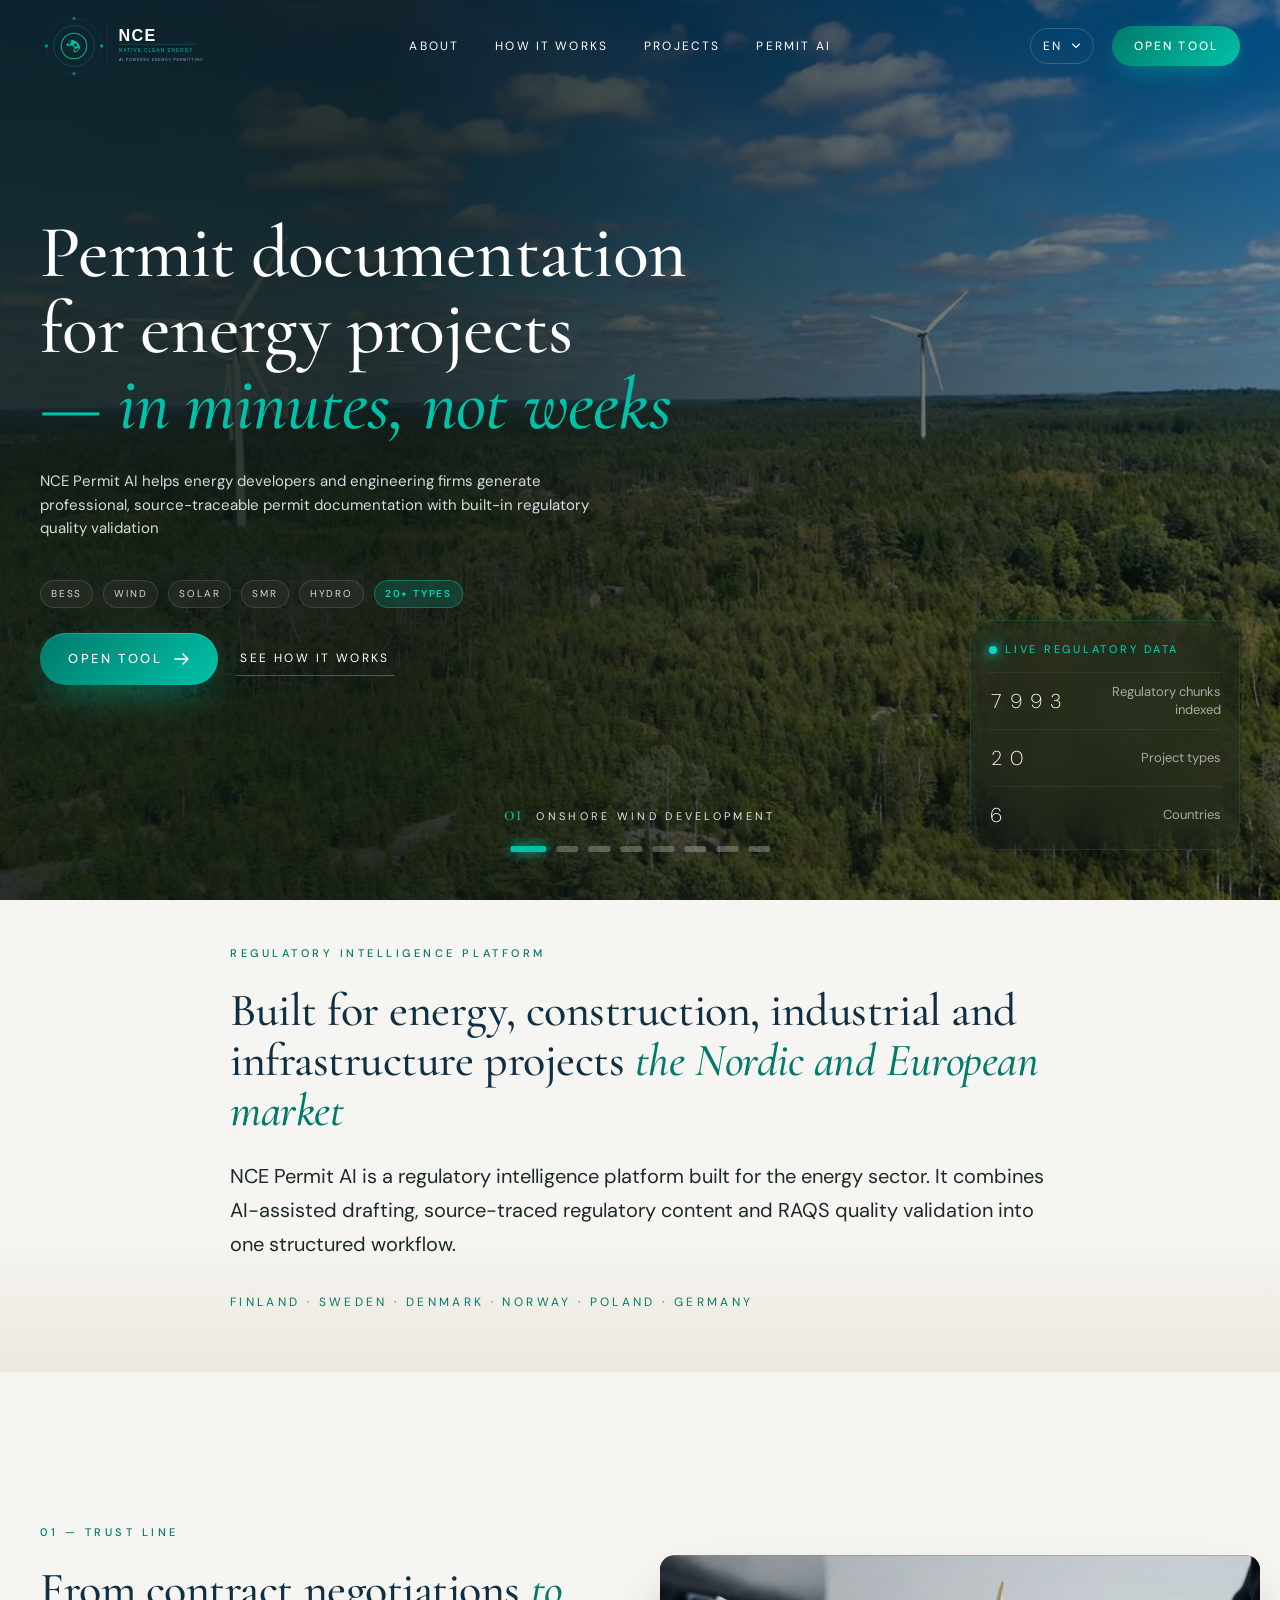
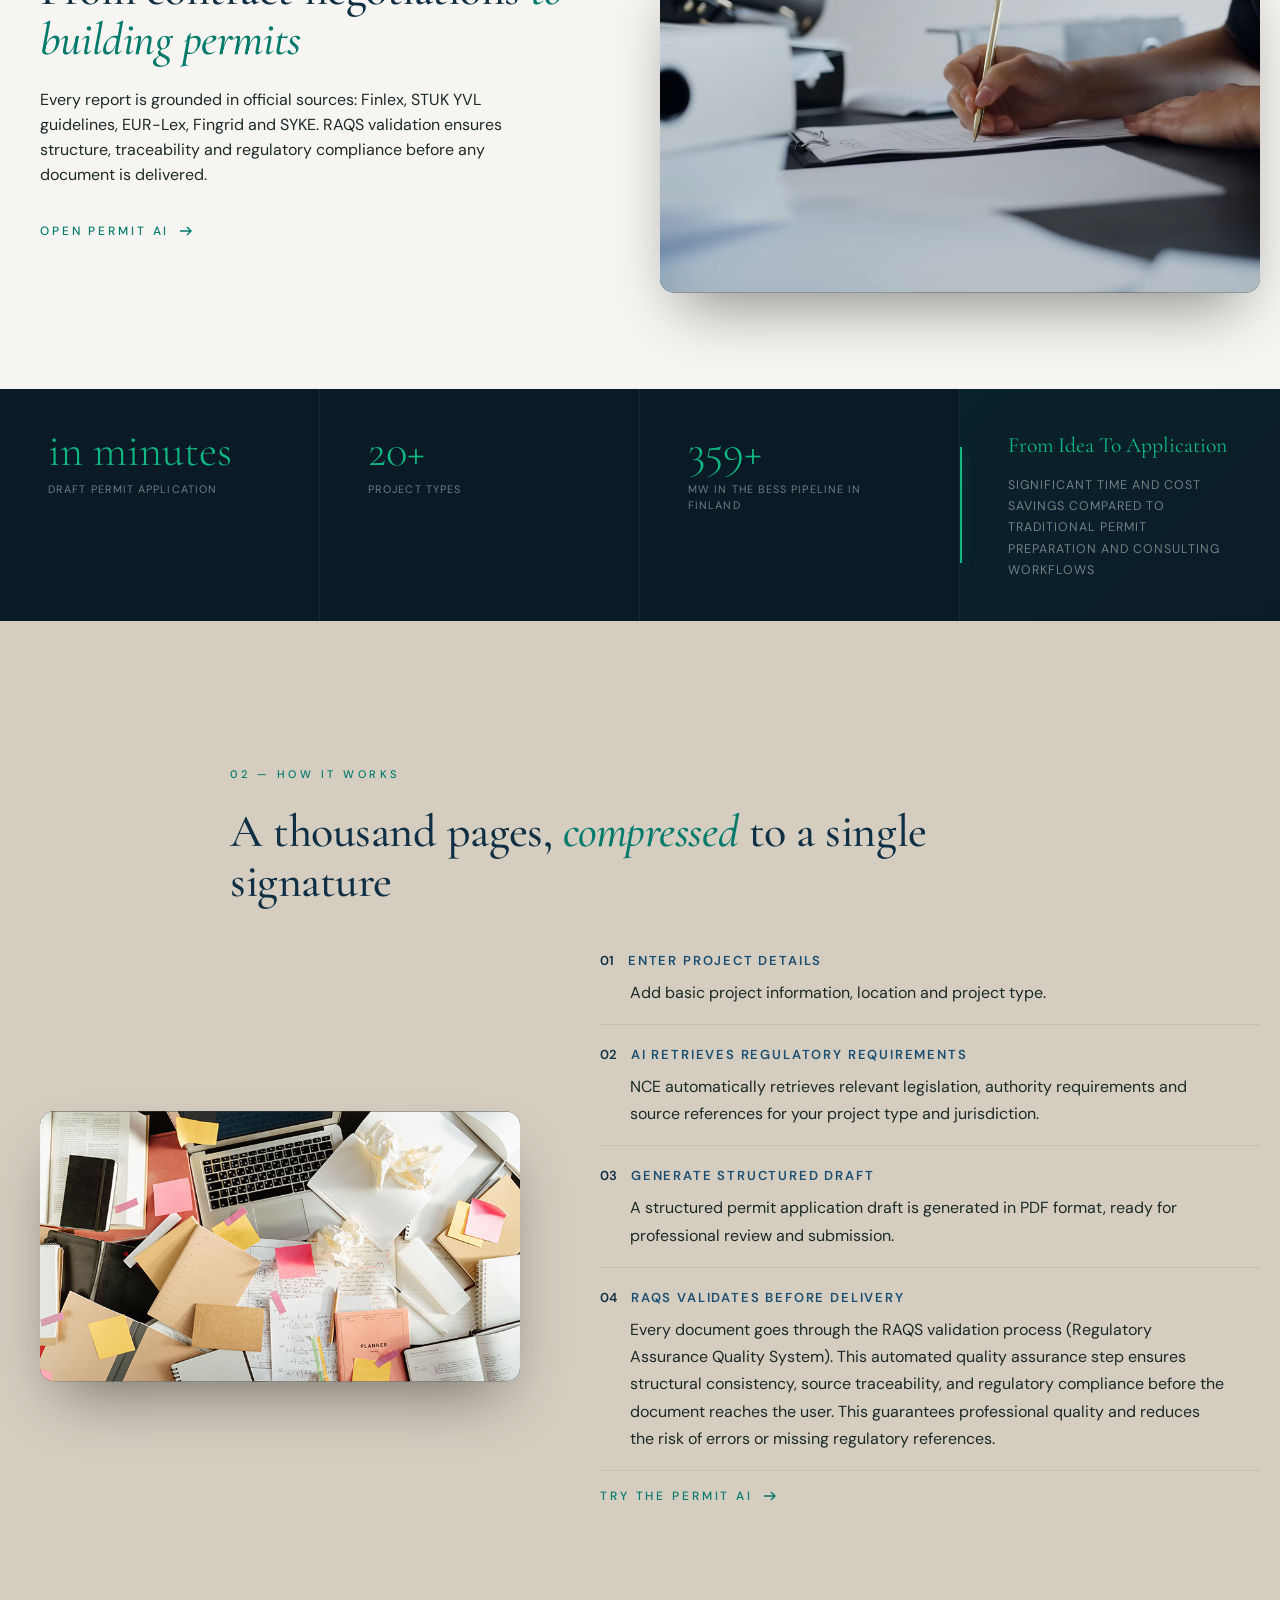
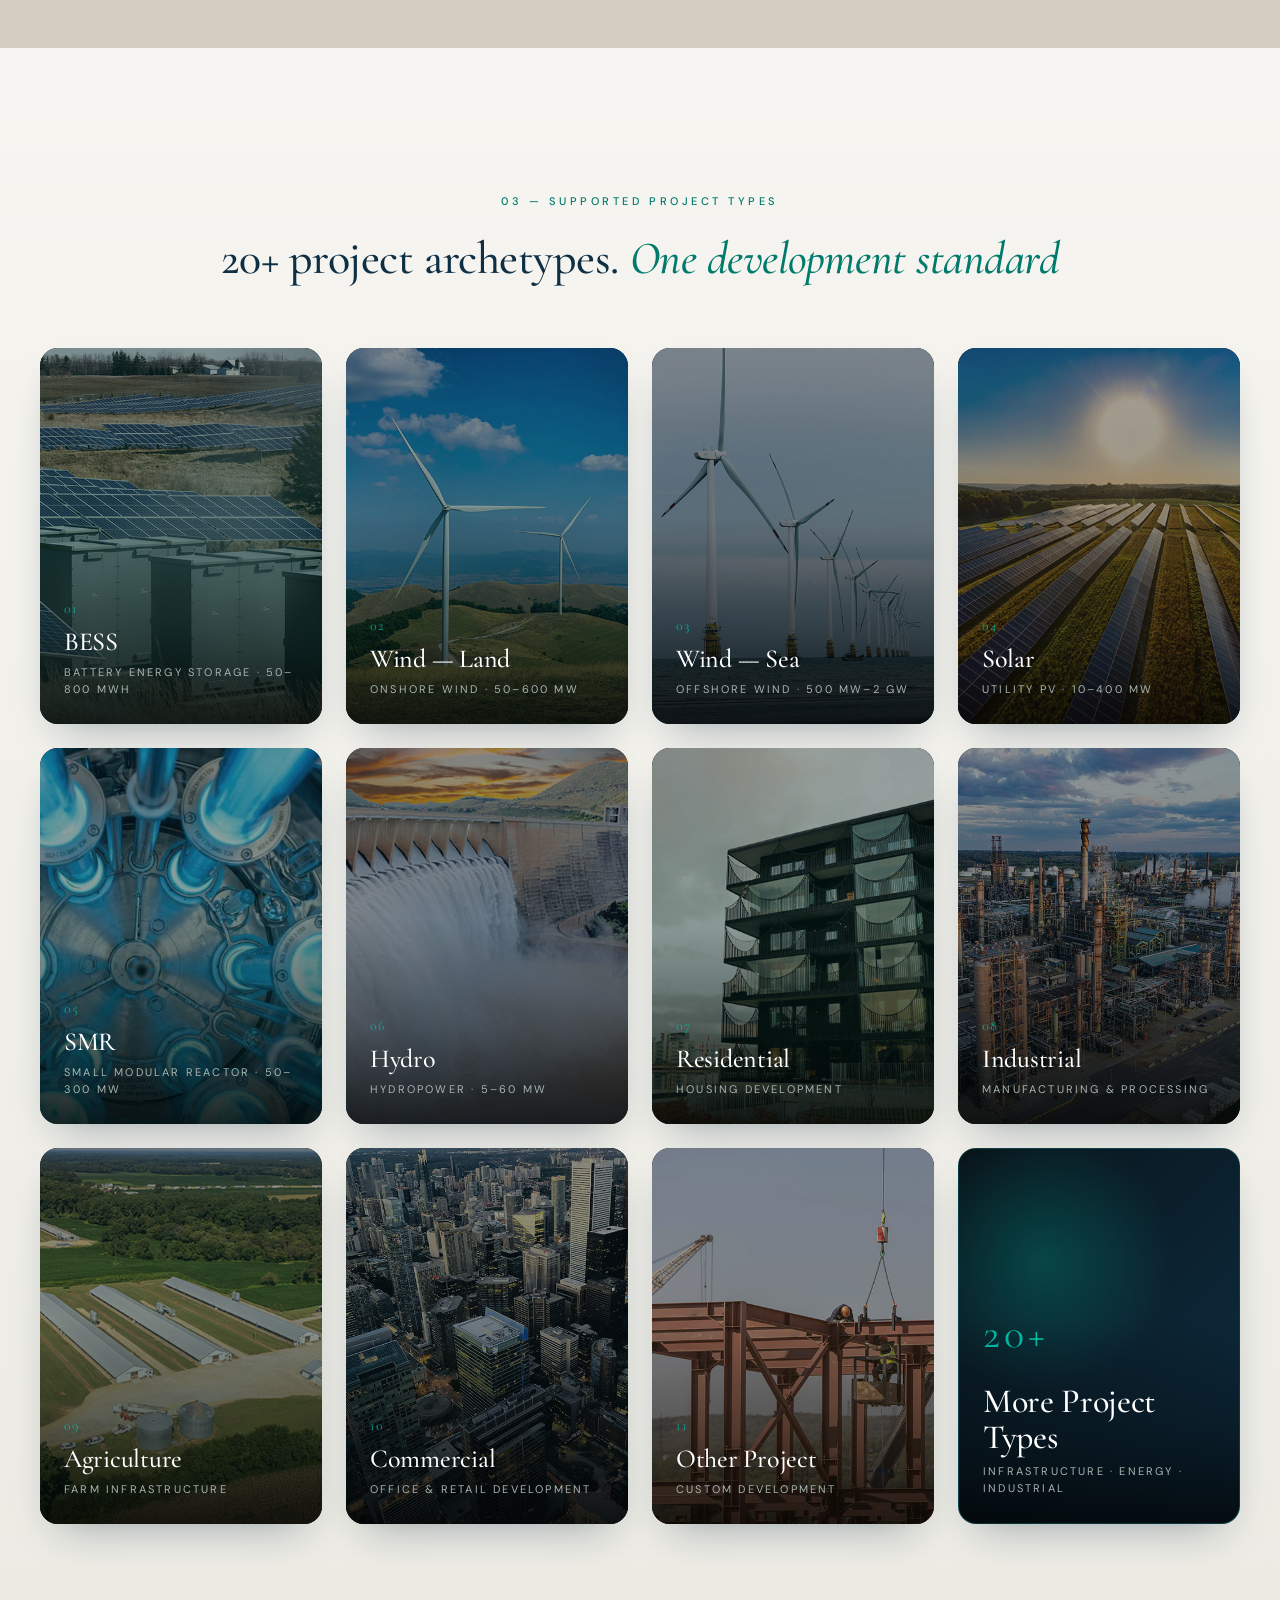
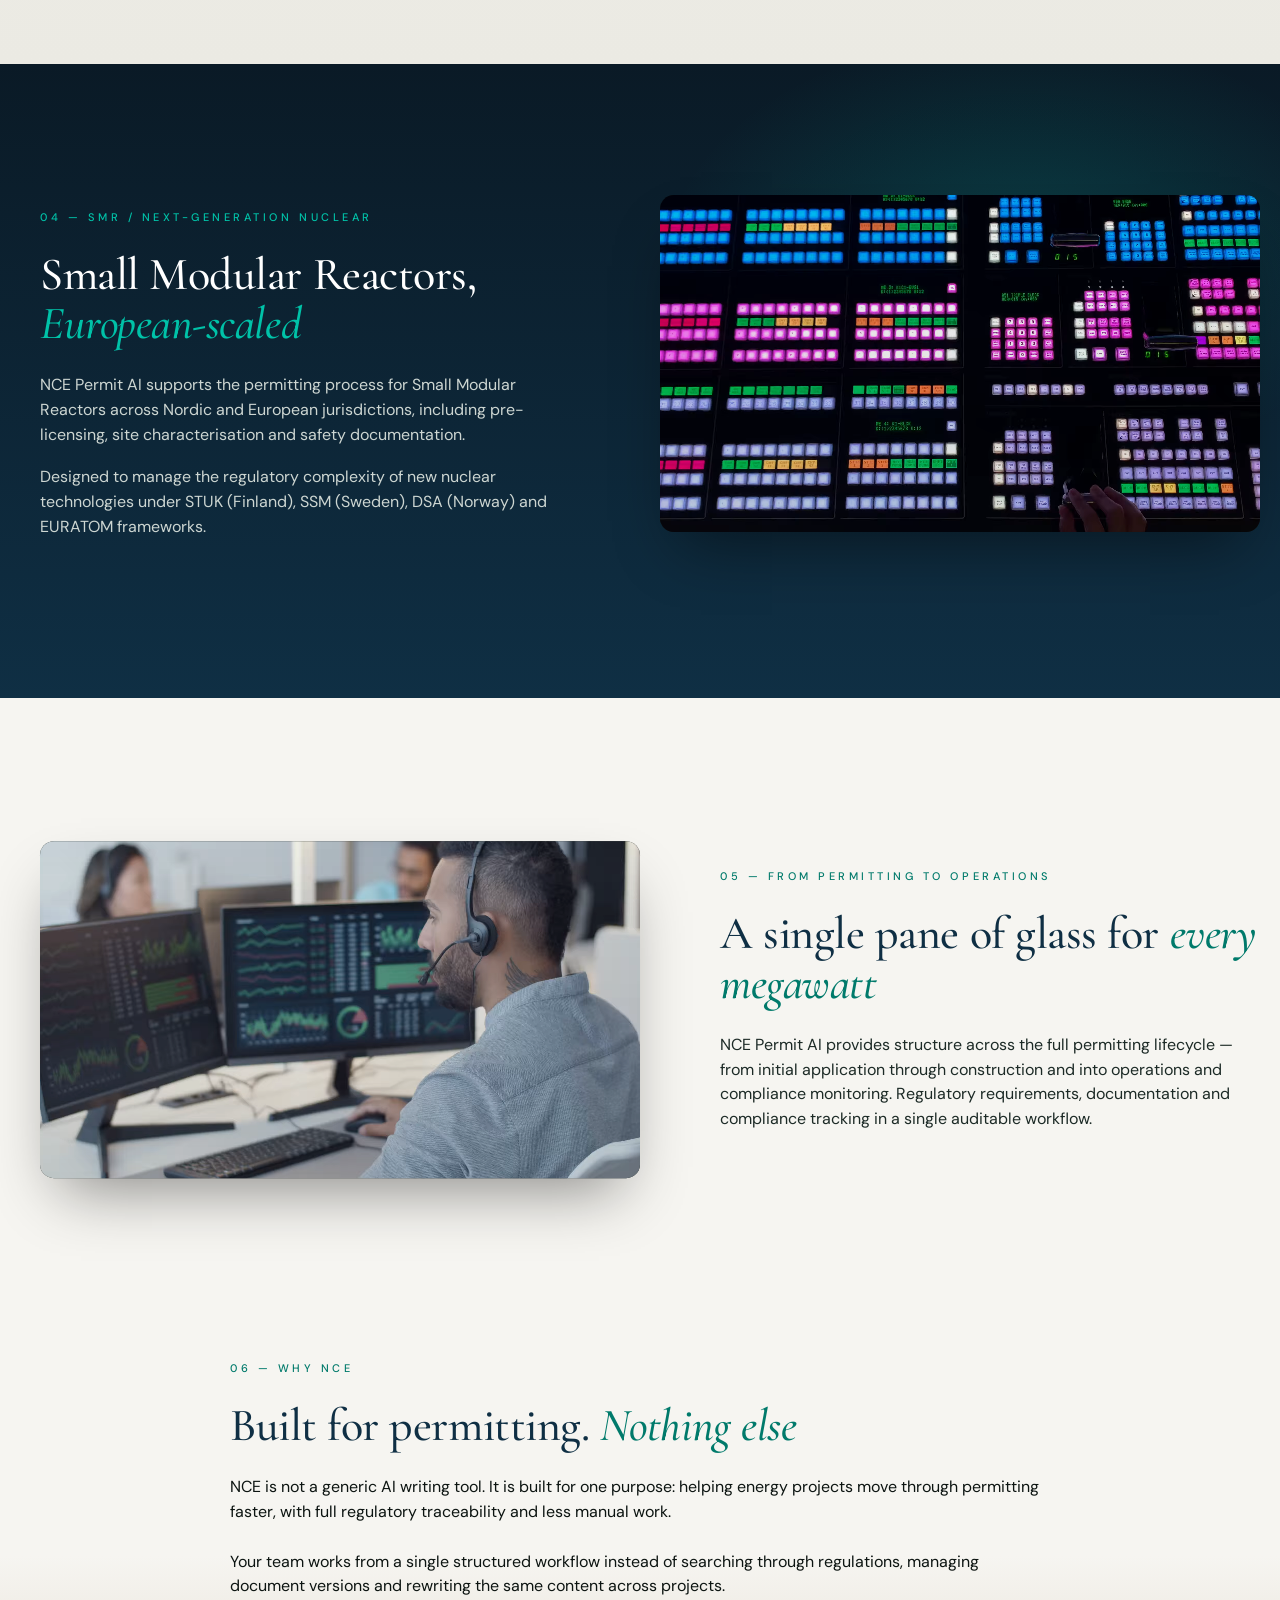
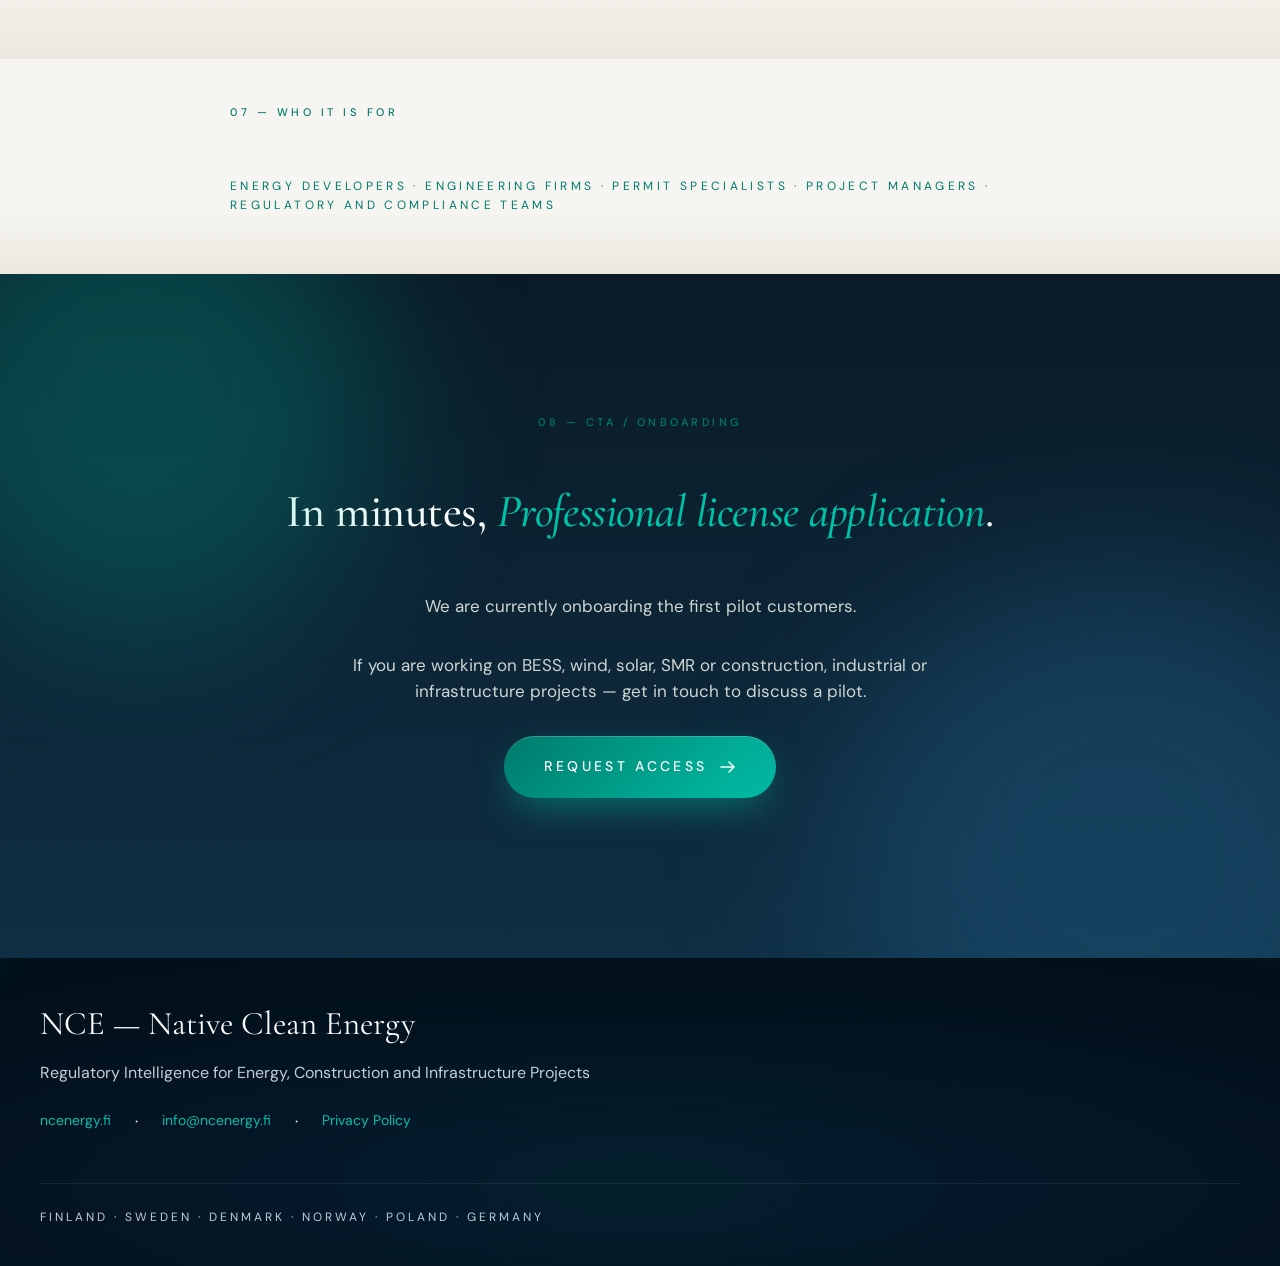
==== index.html @ 06f3f27d "deploy new landing" ====
<!doctype html>
<html lang="en">
<head>
<meta charset="utf-8" />
<meta name="viewport" content="width=device-width,initial-scale=1" />
<title>NCE Permit AI — Regulatory Intelligence for Energy Projects</title>
<meta name="description" content="NCE Permit AI — institutional-grade Nordic clean energy development: wind, solar, BESS, SMR. Permit AI tool for project developers." />

<meta property="og:type" content="website">
<meta property="og:title" content="NCE Permit AI">
<meta property="og:description" content="Regulatory Intelligence for Energy, Construction and Infrastructure Projects">
<meta property="og:image" content="https://ncenergy.fi/assets/images/nce_og_image.png">
<meta property="og:url" content="https://ncenergy.fi">
<meta property="og:site_name" content="NCE Permit AI">

<meta name="twitter:card" content="summary_large_image">
<meta name="twitter:title" content="NCE Permit AI">
<meta name="twitter:description" content="Regulatory Intelligence for Energy, Construction and Infrastructure Projects">
<meta name="twitter:image" content="https://ncenergy.fi/assets/images/nce_og_image.png">


<link rel="preconnect" href="https://fonts.googleapis.com" />
<link rel="preconnect" href="https://fonts.gstatic.com" crossorigin />
<link href="https://fonts.googleapis.com/css2?family=Cormorant+Garamond:ital,wght@0,400;0,500;0,600;0,700;1,400;1,500;1,600&family=DM+Sans:wght@300;400;500;600;700&display=swap" rel="stylesheet" />
<link rel="stylesheet" href="assets/css/styles.css" />
</head>
 
<body class="lang-en">

<!-- ============================================================
     LANDING VIEW
============================================================ -->
<main id="view-landing" class="view0 active0">


  <!-- HEADER -->
  <header class="site-header" id="siteHeader">
    <div class="header-inner">
      <a href="#top" class="brand">
        <img src="assets/images/nce_logo.svg" alt="NCE Energy">
      </a>
      <nav class="primary-nav" aria-label="Primary">
        <a href="#about" data-i18n="nav.item1">About</a>
        <a href="#how" data-i18n="nav.item2">How it works</a>
        <a href="#projects" data-i18n="nav.item3">Projects</a>
        <a href="#tool-preview" data-i18n="nav.item4" data-jumpoff="tool">Permit AI</a>
      </nav>
      <div class="header-actions">
        <div class="lang-switcher" id="langSwitcher">
          <button class="lang-current" aria-haspopup="listbox" aria-expanded="false">
            <span id="langLabel">EN</span>
            <svg viewBox="0 0 12 8" width="10" height="6" aria-hidden="true"><path d="M1 1l5 5 5-5" fill="none" stroke="currentColor" stroke-width="1.5"/></svg>
          </button>
          <ul class="lang-menu" role="listbox">
            <li role="option" data-lang="en">EN — English</li>
            <li role="option" data-lang="fi">FI — Suomi</li>
          </ul>
        </div>
        <a href="https://ai.ncenergy.fi" class="btn-pill" data-i18n="cta.openTool">Open Tool</a>
      </div>
    </div>
  </header>

  <!-- HERO -->
  <section class="hero" id="top">
    
    <div class="hero-bg" id="heroBg" aria-hidden="true"> 
      
      <div class="slide active">
        <video class="hero-video" autoplay muted loop playsinline preload="auto" poster="assets/images/poster1.jpg">
          <source src="assets/video/v1-wind-forest.webm" type="video/webm">
          <source src="assets/video/v1-wind-forest.mp4" type="video/mp4">
        </video>
      </div>

      <div class="slide">
        <video class="hero-video" muted loop playsinline preload="metadata">
          <source src="assets/video/v2-wind-hill.webm" type="video/webm">
          <source src="assets/video/v2-wind-hill.mp4" type="video/mp4">
        </video>
      </div>

      <div class="slide">
        <video class="hero-video" muted loop playsinline preload="metadata">
          <source src="assets/video/v3-offshore.webm" type="video/webm">
          <source src="assets/video/v3-offshore.mp4" type="video/mp4">
        </video>
      </div>
 
      <div class="slide">
        <video class="hero-video" muted loop playsinline preload="metadata">
          <source src="assets/video/v4-bess.webm" type="video/webm">
          <source src="assets/video/v4-bess.mp4" type="video/mp4">
        </video>
      </div>

      <div class="slide">
        <video class="hero-video" muted loop playsinline preload="metadata">
          <source src="assets/video/v5-solar.webm" type="video/webm">
          <source src="assets/video/v5-solar.mp4" type="video/mp4">
        </video>
      </div>

      <div class="slide">
        <video class="hero-video" muted loop playsinline preload="metadata">
          <source src="assets/video/v7-forest.webm" type="video/webm">
          <source src="assets/video/v7-forest.mp4" type="video/mp4">
        </video>
      </div>

      <div class="slide">
        <video class="hero-video" muted loop playsinline preload="metadata">
          <source src="assets/video/v8-cyclist.webm" type="video/webm">
          <source src="assets/video/v8-cyclist.mp4" type="video/mp4">
        </video>
      </div>

      <div class="slide">
        <video class="hero-video" muted loop playsinline preload="metadata">
          <source src="assets/video/vA-signing.webm" type="video/webm">
          <source src="assets/video/vA-signing.mp4" type="video/mp4">
        </video>
      </div>

    </div> 

    <div class="hero-overlay" aria-hidden="true"></div>
    
    <div class="row-inner">
    <div class="hero-content">

      <h1 class="hero-title">
        <span data-i18n="hero.title1">Permit documentation for energy projects</span>
        <em data-i18n="hero.title2">— in minutes, not weeks</em>
      </h1>
      <p class="hero-sub" data-i18n="hero.sub">
        NCE Permit AI helps energy developers and engineering firms generate professional, source-traceable permit documentation with built-in regulatory quality validation
      </p>

      <div class="hero-tags">      
          <span data-i18n="hero.tag1">BESS</span>
          <span data-i18n="hero.tag2">Wind</span>
          <span data-i18n="hero.tag3">Solar</span>
          <span data-i18n="hero.tag4">SMR</span>
          <span data-i18n="hero.tag5">Hydro</span>
          <span class="hero-tag-more" data-i18n="hero.tagMore">20+ Types</span>      
      </div> 

      <div class="hero-ctas">
        <a href="https://ai.ncenergy.fi" class="btn-hero">
          <span data-i18n="cta.openTool">Open Tool</span>
          <svg width="16" height="12" viewBox="0 0 16 12" aria-hidden="true"><path d="M1 6h13M9 1l5 5-5 5" fill="none" stroke="currentColor" stroke-width="1.6" stroke-linecap="round" stroke-linejoin="round"/></svg>
        </a>
        <a class="btn-ghost" href="#how" data-i18n="cta.discover">See how it works</a>
      </div>
    </div>

      <div class="hero-stats" id="heroStats">
      
          <div class="hero-stats-label">
              <span class="live-dot"></span>
              <span data-i18n="hero.statLabel">LIVE REGULATORY DATA</span>
          </div>
      
          <div class="hero-stat">
              <div class="counter" data-value="7993"></div>
              <div class="hero-stat-text" data-i18n="hero.statText1">
                  Regulatory chunks indexed
              </div>
          </div>
      
          <div class="hero-stat">
              <div class="counter" data-value="20"></div>
              <div class="hero-stat-text" data-i18n="hero.statText2">
                  Project types
              </div>
          </div>
      
          <div class="hero-stat">
              <div class="counter" data-value="6"></div>
              <div class="hero-stat-text" data-i18n="hero.statText3">
                  Countries
              </div>
          </div>
      
      </div> 


    </div>

    <div class="hero-pager">
      <div class="hero-pager-label">
        <span class="pager-index" id="pagerIndex">01</span>
        <span class="pager-name" id="pagerName">Onshore Wind Development</span>
      </div>
      <div class="hero-dots" id="heroDots" role="tablist" aria-label="Hero slides"></div>
    </div>

  </section>


  <section class="subhero" id="about">
      <div class="subhero-inner">
  
          <span class="tag" data-i18n="subhero.tag">
              Regulatory Intelligence Platform
          </span>
  
          <h2 class="serif-h2" data-i18n="subhero.title.html">
              Built for energy, construction, industrial and infrastructure projects
              <em>the Nordic and European market</em>
          </h2>
  
          <p class="subhero-copy" data-i18n="subhero.text">NCE Permit AI is a regulatory intelligence platform built for the energy sector. It combines AI-assisted drafting, source-traced regulatory content and RAQS quality validation into one structured workflow.</p>
  
          <div class="country-line" data-i18n="subhero.country">
              Finland · Sweden · Denmark · Norway · Poland · Germany
          </div>
  
      </div>
  </section>


  <!-- SCROLL SECTION 1 — Signing -->
  <section class="row-section"  data-parallax>
    <div class="row-inner">

      <div class="text-container">
        <span class="tag" data-i18n="s1.tag">01 — TRUST LINE</span>
        <h2 class="serif-h2" data-i18n="s1.h2.html">From contract negotiations <em>to building permits</em></h2>
        <p data-i18n="s1.p1">Every report is grounded in official sources: Finlex, STUK YVL guidelines, EUR-Lex, Fingrid and SYKE. RAQS validation ensures structure, traceability and regulatory compliance before any document is delivered.</p>

        <a class="text-cta" href="https://ai.ncenergy.fi">
          <span data-i18n="s1.cta">Open permit AI</span>
          <svg width="14" height="10" viewBox="0 0 14 10" aria-hidden="true"><path d="M1 5h11M8 1l4 4-4 4" fill="none" stroke="currentColor" stroke-width="1.4"/></svg>
        </a>
      </div>

      <div class="media-container autoplay">
        <video class="section-video" muted loop playsinline preload="metadata">
          <source src="assets/video/vA-signing2.webm" type="video/webm">
          <source src="assets/video/vA-signing2.mp4" type="video/mp4">
        </video>
      </div>

    </div>
  </section>

  <!-- STATS BAR -->
  <section class="stats-bar">
    <div class="stat-item">
      <div class="stat-num" data-i18n="stats.minute">in minutes</div>
      <div class="stat-label" data-i18n="stats.draft">Draft permit application</div>
    </div>
    <div class="stat-item">
      <div class="stat-num">20+</div>
      <div class="stat-label" data-i18n="stats.types">Project types</div>
    </div>
    <div class="stat-item">
      <div class="stat-num">359+</div>
      <div class="stat-label" data-i18n="stats.mw">MW in the BESS pipeline in Finland</div>
    </div>
<div class="stat-item stat-summary">
    <div class="stat-summary-title" data-i18n="stats.summaryTitle">
       From Idea To Application
    </div>

    <div class="stat-summary-text" data-i18n="stats.summaryText">
        Significant time and cost savings compared to traditional permit preparation and consulting workflows
    </div>
</div>
  </section>






  <!-- SCROLL SECTION 2 — Paper Stack -->

  <section class="row-section row-alt" id="how" data-parallax>
    <div class="subhero-inner">
        <span class="tag" data-i18n="s2.tag">
            02 — HOW IT WORKS
        </span>
         <h2 class="serif-h2" data-i18n="s2.h2.html">A thousand pages, <em>compressed</em> to a single signature</h2>
    </div>

    <div class="row-inner reverse">
      <div class="media-container media-container40">
        <img src="assets/images/imgD-papers.jpg">
      </div>
      <div class="text-container text-container60">


      <div class="how-step">
          <div class="step-head">
              <span class="step-number">01</span>
              <h4 data-i18n="s2.step1Title">Enter project details</h4>
          </div>
      
          <p data-i18n="s2.step1Text">
              Add basic project information, location and project type.
          </p>
      </div>

      <div class="how-step">
        <div class="step-head">
          <span class="step-number">02</span>
          <h4 data-i18n="s2.step2Title">AI retrieves regulatory requirements</h4>
        </div>
  
      <p data-i18n="s2.step2Text">
          NCE automatically retrieves relevant legislation, authority requirements and  source references for your project type and jurisdiction.</p>
      </div>

      <div class="how-step">
          <div class="step-head">
              <span class="step-number">03</span>
              <h4 data-i18n="s2.step3Title">Generate structured draft</h4>
          </div>
      
          <p data-i18n="s2.step3Text">
             A structured permit application draft is generated in PDF format, ready for professional review and submission.
          </p>
      </div>

      <div class="how-step">
        <div class="step-head">
          <span class="step-number">04</span>
          <h4 data-i18n="s2.step4Title">RAQS validates before delivery</h4>
        </div>

        <p data-i18n="s2.step4Text">Every document goes through the RAQS validation process (Regulatory Assurance Quality System). This automated quality assurance step ensures structural consistency, source traceability, and regulatory compliance before the document reaches the user. This guarantees professional quality and reduces the risk of errors or missing regulatory references.</p>
      </div>

        <a class="text-cta" href="https://ai.ncenergy.fi">
          <span data-i18n="s2.cta">Try the Permit AI</span>
          <svg width="14" height="10" viewBox="0 0 14 10" aria-hidden="true"><path d="M1 5h11M8 1l4 4-4 4" fill="none" stroke="currentColor" stroke-width="1.4"/></svg>
        </a>
      </div>
    </div>
  </section>

  <!-- SCROLL SECTION 3 — Project Type Cards -->
  <section class="cards-section" id="projects">
    <div class="cards-head">
      <span class="tag" data-i18n="s3.tag">03 — SUPPORTED PROJECT TYPES</span>
      <h2 class="serif-h2 center" data-i18n="s3.h2.html">20+ project archetypes. <em>One development standard</em></h2>
    </div>
    <div class="cards-grid" id="cardsGrid">

      <article class="card">
        <div class="card-bg bg-bess"></div>
        <div class="card-content">
          <div class="card-num">01</div>
          <div class="card-title" data-i18n="s3.card1Title">BESS</div>
          <div class="card-meta" data-i18n="s3.card1Meta">Battery Energy Storage · 50–800 MWh</div>
          <div class="card-detail" data-i18n="s3.card1Text">
          Grid connection, environmental review and building permitting.
          Designed for frequency response, energy arbitrage and renewable integration.
          </div>
        </div>
      </article>
    
      <article class="card">
        <div class="card-bg bg-windland"></div>
        <div class="card-content">
          <div class="card-num">02</div>
          <div class="card-title" data-i18n="s3.card2Title">Wind — Land</div>
          <div class="card-meta" data-i18n="s3.card2Meta">Onshore Wind · 50–600 MW</div>
          <div class="card-detail" data-i18n="s3.card2Text">
          Large-scale wind developments across forest and agricultural land.
          Includes EIA, landowner agreements and transmission planning.
          </div>
        </div>
      </article>
    
      <article class="card">
        <div class="card-bg bg-windsea"></div>
        <div class="card-content">
          <div class="card-num">03</div>
          <div class="card-title" data-i18n="s3.card3Title">Wind — Sea</div>
          <div class="card-meta" data-i18n="s3.card3Meta">Offshore Wind · 500 MW–2 GW</div>
          <div class="card-detail" data-i18n="s3.card3Text">
          Maritime permitting, seabed surveys and offshore grid integration.
          Built for utility-scale renewable generation in Nordic waters.
          </div>          
        </div>
      </article>
    
      <article class="card">
        <div class="card-bg bg-solar"></div>
        <div class="card-content">
          <div class="card-num">04</div>
          <div class="card-title" data-i18n="s3.card4Title">Solar</div>
          <div class="card-meta" data-i18n="s3.card4Meta">Utility PV · 10–400 MW</div>
          <div class="card-detail" data-i18n="s3.card4Text">
          Ground-mounted solar parks with optional battery storage.
          Fast permitting path and scalable deployment model.
          </div>          
        </div>
      </article>
    
      <article class="card">
        <div class="card-bg bg-smr"></div>
        <div class="card-content">
          <div class="card-num">05</div>
          <div class="card-title" data-i18n="s3.card5Title">SMR</div>
          <div class="card-meta" data-i18n="s3.card5Meta">Small Modular Reactor · 50–300 MW</div>
          <div class="card-detail" data-i18n="s3.card5Text">
          Advanced nuclear projects for district heating, hydrogen production
          and long-term baseload electricity supply.
          </div>          
        </div>
      </article>
    
      <article class="card">
        <div class="card-bg bg-hydro"></div>
        <div class="card-content">
          <div class="card-num">06</div>
          <div class="card-title" data-i18n="s3.card6Title">Hydro</div>
          <div class="card-meta" data-i18n="s3.card6Meta">Hydropower · 5–60 MW</div>
          <div class="card-detail" data-i18n="s3.card6Text">
          Water permit management, environmental assessments and
          modernisation of existing hydroelectric infrastructure.
          </div>          
        </div>
      </article>
    
      <article class="card">
        <div class="card-bg bg-residential"></div>
        <div class="card-content">
          <div class="card-num">07</div>
          <div class="card-title" data-i18n="s3.card7Title">Residential</div>
          <div class="card-meta" data-i18n="s3.card7Meta">Housing Development</div>
          <div class="card-detail" data-i18n="s3.card7Text">
          Apartment complexes, residential districts and mixed-use communities.
          Building permits, zoning compliance and infrastructure coordination.
          </div>
        </div>
      </article>
    
      <article class="card">
        <div class="card-bg bg-industrial"></div>
        <div class="card-content">
          <div class="card-num">08</div>
          <div class="card-title" data-i18n="s3.card8Title">Industrial</div>
          <div class="card-meta" data-i18n="s3.card8Meta">Manufacturing & Processing</div>
          <div class="card-detail" data-i18n="s3.card8Text">
          Factories, production facilities and logistics hubs. Environmental permits, utility connections and site approvals.
          </div>          
        </div>
      </article>

      <article class="card">
        <div class="card-bg bg-farm"></div>
        <div class="card-content">
          <div class="card-num">09</div>
          <div class="card-title" data-i18n="s3.card9Title">Agriculture</div>
          <div class="card-meta" data-i18n="s3.card9Meta">Farm Infrastructure</div>
          <div class="card-detail" data-i18n="s3.card9Text">
          Barns, storage facilities and agricultural processing buildings. Permitting adapted for rural development projects.
          </div>
        </div>
      </article>

      <article class="card">
        <div class="card-bg bg-commercial"></div>
        <div class="card-content">
          <div class="card-num">10</div>
          <div class="card-title" data-i18n="s3.card10Title">Commercial</div>
          <div class="card-meta" data-i18n="s3.card10Meta">Office & Retail Development</div>
          <div class="card-detail" data-i18n="s3.card10Text">
          Business parks, office buildings and commercial real estate. Planning approvals, construction permits and utility integration.
          </div>
        </div>
      </article>

      <article class="card">
        <div class="card-bg bg-other"></div>
        <div class="card-content">
          <div class="card-num">11</div>
          <div class="card-title" data-i18n="s3.card11Title">Other Project</div>
          <div class="card-meta" data-i18n="s3.card11Meta">Custom Development</div>
          <div class="card-detail" data-i18n="s3.card11Text">
          Infrastructure, public-sector and special-purpose developments. Flexible permitting workflows tailored to project requirements.
          </div>
        </div>
      </article>

      <article class="card card-more">
          <div class="card-content">
              <div class="card-num">20+</div>
              <div class="card-title" data-i18n="s3.cardMoreTitle">
                  More Project Types
              </div>
              <div class="card-meta" data-i18n="s3.cardMoreMeta">
                  Infrastructure · Energy · Industrial
              </div>
              <div class="card-detail" data-i18n="s3.cardMoreText">
                  Data centres, logistics hubs, public infrastructure,
                  commercial developments and sector-specific projects.
                  NCE Permit AI currently supports more than 20 project categories.
              </div>
          </div>
      </article>

    </div>
  </section>

  <!-- SCROLL SECTION 4 — SMR / Nuclear -->
  <section class="row-section row-dark" id="technology" data-parallax>
    <div class="row-inner">
      <div class="text-container">
        <span class="tag" data-i18n="s4.tag">04 — SMR / NEXT-GENERATION NUCLEAR</span>
        <h2 class="serif-h2 light" data-i18n="s4.h2.html">Small Modular Reactors, <em>European-scaled</em></h2>
        <p class="light" data-i18n="s4.p1">NCE Permit AI supports the permitting process for Small Modular Reactors across Nordic and European jurisdictions, including pre-licensing, site characterisation and safety documentation.</p>
        <p class="light" data-i18n="s4.p2">Designed to manage the regulatory complexity of new nuclear technologies under STUK (Finland), SSM (Sweden), DSA (Norway) and EURATOM frameworks.</p>
      </div>
      <div class="media-container autoplay">
        <video class="section-video" muted loop playsinline preload="metadata">
          <source src="assets/video/vC-ignalina.webm" type="video/webm">
          <source src="assets/video/vC-ignalina.mp4" type="video/mp4">
        </video>
      </div>
    </div>
  </section>

  <!-- SCROLL SECTION 5 — Control Room -->
  <section class="row-section" data-parallax>
    <div class="row-inner reverse">
      <div class="media-container autoplay">
        <video class="section-video" muted loop playsinline preload="metadata">
          <source src="assets/video/vB-control.webm" type="video/webm">
          <source src="assets/video/vB-control.mp4" type="video/mp4">
        </video>
      </div>
      <div class="text-container">
        <span class="tag" data-i18n="s5.tag">05 — FROM PERMITTING TO OPERATIONS</span>
        <h2 class="serif-h2" data-i18n="s5.h2.html">A single pane of glass for <em>every megawatt</em></h2>
        <p data-i18n="s5.p1">NCE Permit AI provides structure across the full permitting lifecycle — from initial application through construction and into operations and compliance monitoring. Regulatory requirements, documentation and compliance tracking in a single auditable workflow.</p>
      </div>
    </div>
  </section>



<section class="subhero">
    <div class="subhero-inner">

        <div>
            <span class="tag" data-i18n="s6.tag">06 — WHY NCE</span>

            <h2 class="serif-h2" data-i18n="s6.h2.html">
                Built for permitting. <em>Nothing else</em>
            </h2>

            <p data-i18n="s6.p1">
                NCE is not a generic AI writing tool. It is built for one purpose:
                helping energy projects move through permitting faster, with full
                regulatory traceability and less manual work.
            </p>
            <br>
            <p data-i18n="s6.p2">
                Your team works from a single structured workflow instead of searching
                through regulations, managing document versions and rewriting the same
                content across projects.
            </p>
        </div>


    </div>

</section>





<section class="subhero">
    <div class="subhero-inner">

        <span class="tag" data-i18n="s7.tag">
            07 — WHO IT IS FOR
        </span>

        <div class="country-line" data-i18n="s7.p1">
            Energy developers · Engineering firms · Permit specialists · Project managers · Regulatory and compliance teams
        </div>

    </div>
</section>









  <!-- SCROLL SECTION 8 — Tool Preview & Final CTA -->
  <section class="tool-cta" id="tool-preview">
    <div class="ambient-glow ag-1"></div>
    <div class="ambient-glow ag-2"></div>
    <span class="tag center" data-i18n="s8.tag">08 — CTA / ONBOARDING</span>
    <h2 class="serif-h2 center light" data-i18n="s8.h2.html">In minutes, <em>Professional license application</em>.</h2>
    <p class="tool-cta-sub light" data-i18n="s8.p1">We are currently onboarding the first pilot customers.</p>    

    <p class="tool-cta-sub light" data-i18n="s8.p2">If you are working on BESS, wind, solar, SMR or construction, industrial or infrastructure projects — get in touch to discuss a pilot.</p>

    <a href="https://ai.ncenergy.fi" class="btn-hero big" data-jump1="tool">
      <span data-i18n="cta.openToolRequest">Request access</span>
      <svg width="16" height="12" viewBox="0 0 16 12" aria-hidden="true"><path d="M1 6h13M9 1l5 5-5 5" fill="none" stroke="currentColor" stroke-width="1.6" stroke-linecap="round" stroke-linejoin="round"/></svg>
    </a>
  </section>

  <!-- FOOTER -->
<footer class="site-footer">
    <div class="footer-inner">
        <div class="footer-copy">
            <h3 data-i18n="footer.title">NCE — Native Clean Energy</h3>

            <p data-i18n="footer.p1">
                Regulatory Intelligence for Energy, Construction and Infrastructure Projects
            </p>
        </div>
        <div class="footer-links">
          <a href="https://ncenergy.fi">ncenergy.fi</a>
          <span>·</span>
          <a href="mailto:info@ncenergy.fi">info@ncenergy.fi</a>
          <span>·</span>
          <a href="/privacy" data-i18n="footer.pp">Privacy Policy</a>
        </div>
        <div class="footer-countries" data-i18n="footer.tag">
            Finland · Sweden · Denmark · Norway · Poland · Germany
        </div>
    </div>
</footer>


</main>

<script src="assets/js/script.js" defer></script>
</body>
</html>
---- assets/css/styles.css ----
/* ==========================================================
   NCE ENERGY — Vanilla CSS (no Tailwind, no build tools)
   ========================================================== */

:root{
  --navy:#1B4F72;
  --navy-rgb:27,79,114;
  --navy-deep:#0F2F44;
  --navy-deep-rgb:15,47,68;
  --navy-ink:#0a1a26;
  --green:#009B87;
  --green-glow:#00C2A8;

/* Forest Green */

--green:#007A6B;
--green-rgb:0,122,107;

/* Deep Forest */

--green-deep:#005A4F;
--green-deep-rgb:0,90,79;

/* Forest Ink */

--green-ink:#003A34;
--green-ink-rgb:0,58,52;

--oldpaper: #D4CDC0;

  --white:#ffffff;
  --paper:#f6f5f1;
  --slate-900:#0c1411;
  --slate-800:#13201c;
  --slate-700:#1c2a26;
  --slate-500:#5b6b66;
  --slate-300:#c7cfcb;

  --serif: 'Cormorant Garamond', 'Times New Roman', serif;
  --sans: 'DM Sans', system-ui, -apple-system, sans-serif;

  --container: 1400px;
  --ease: cubic-bezier(.2,.7,.2,1);


  --accent: #10B981;
  --bg-dark: #050908;
  --text-muted: rgba(247,245,240,0.45);
  --font-body: 'DM Sans', sans-serif;
  --font-accent: 'Cormorant Garamond', serif;
}


.theme-forest {
  --primary: #2D5A45;
  --primary-light: #3D7A5A;
  --accent: #10B981;
  --accent-light: #34D399;
  --bg-main: #0A110E;
  --bg-alt: #0F1A14;
  --bg-dark: #050908;
  --text-primary: #F7F5F0;
  --text-secondary: #A8B5A0;
  --text-light: #F7F5F0;
  --text-muted: rgba(247,245,240,0.45);
  --glass-bg: rgba(15,26,20,0.85);
  --glass-border: rgba(16,185,129,0.2);
  --card-bg: rgba(20,35,28,0.9);
  --font-heading: 'Playfair Display', serif;
  --font-body: 'DM Sans', sans-serif;
  --font-accent: 'Cormorant Garamond', serif;
  --border-radius: 8px;
  --shadow-soft: 0 8px 32px rgba(0,0,0,0.3);
  --shadow-strong: 0 24px 64px rgba(0,0,0,0.5);
  --glow: 0 0 60px rgba(16,185,129,0.15);
}



/* ---------- Reset & Globals ---------- */
*,*::before,*::after
 {
  box-sizing:border-box;
  margin:0;
  padding:0
}

html{scroll-behavior:smooth}

body{
  font-family:var(--sans);
  color:var(--slate-900);
  background:var(--paper);
  line-height:1.55;
  -webkit-font-smoothing:antialiased;
  text-rendering:optimizeLegibility;
  overflow-x:hidden;

  /* Anti-copy / rights protection */
/*  -webkit-user-select:none;
  -moz-user-select:none;
  -ms-user-select:none;
  user-select:none;*/
}
input,textarea,select{user-select:text}

img,svg,video {
  display:block;
  max-width:100%
}
a { 
  color:inherit;
  text-decoration:none
}
button {
  font:inherit;
  cursor:pointer;
  border:0;
  background:none;
  color:inherit
}

::selection {
  background:var(--green);
  color:#fff
}

/* ---------- Views ---------- */
/*.view{display:none}
.view.active{display:block}*/

/* ==========================================================
   HEADER
   ========================================================== */
.site-header{
  position:fixed;
  top:0;
  left:0;
  right:0;
  z-index:120;
  transition:
   background .5s var(--ease), 
   backdrop-filter .5s var(--ease), 
   box-shadow .5s var(--ease), 
   border-color .5s var(--ease);
  border-bottom:1px solid transparent;
}

.site-header{
    backdrop-filter: blur(0px);
    -webkit-backdrop-filter: blur(0px);
}

.site-header.scrolled{
  background:rgba(255,255,255,.78);
  backdrop-filter:blur(20px) saturate(180%);
  -webkit-backdrop-filter:blur(20px) saturate(180%);
  box-shadow:0 1px 0 rgba(27,79,114,.06), 0 12px 36px -20px rgba(15,47,68,.18);
  border-bottom:1px solid rgba(27,79,114,.08);
    
    background:rgba(var(--navy-deep-rgb),.75);
    color:var(--white);
}


.site-header.scrolled{
    backdrop-filter: blur(20px);
    -webkit-backdrop-filter: blur(20px);
}



.site-header.scrolled .primary-nav a,
.site-header.scrolled .brand,
.site-header.scrolled .lang-current { 
  /*color:var(--navy-deep)*/
}
.header-inner{
  max-width:var(--container);
  margin:0 auto;
  display:flex;
  justify-content:space-between;
  align-items:center;
  /*padding:22px 40px;*/
  padding:12px 40px;
}
.brand{
  display:inline-flex;
  align-items:baseline;
  gap:10px;
/*  color:#fff;
  letter-spacing:.06em*/
}

.brand img{
  width: 170px;
  height: auto;
}



.primary-nav{
  display:flex;
  gap:36px
}
.primary-nav a{
  color:#fff;
  font-size:12px;
  letter-spacing:.18em;
  text-transform:uppercase;
  position:relative;
  padding:6px 0;
  transition:color .3s var(--ease);
}
.primary-nav a::after{
  content:"";
  position:absolute;
  left:0;
  right:0;
  bottom:0;
  height:1px;
  background:linear-gradient(90deg,var(--green),var(--green-glow));
  transform:scaleX(0);
  transform-origin:left;
  transition:transform .4s var(--ease);
}
.primary-nav a:hover::after{
  transform:scaleX(1)
}

.header-actions{
  display:flex;
  align-items:center;
  gap:18px
}

.lang-switcher{ position:relative }
.lang-current{
  display:inline-flex;
  align-items:center;
  gap:8px;
  color:#fff;
  font-size:12px;
  letter-spacing:.18em;
  text-transform:uppercase;
  padding:8px 12px;
  border:1px solid rgba(255,255,255,.18);
  border-radius:999px;
  transition:.3s var(--ease);
}
.site-header.scrolled .lang-current{
  /*border-color:rgba(27,79,114,.18)*/
  border:1px solid rgba(255,255,255,.18);
}
.lang-current:hover{
  border-color:var(--green-glow);
  color:var(--green-glow)
}
.lang-menu{
  position:absolute;
  top:calc(100% + 8px);
  right:0;
  min-width:170px;
  background:rgba(15,30,40,.92);
  backdrop-filter:blur(16px);
  border:1px solid rgba(255,255,255,.1);
  border-radius:12px;
  padding:6px;
  list-style:none;
  display:none;
  box-shadow:0 20px 50px rgba(0,0,0,.4);
}
.lang-switcher.open .lang-menu{ display:block }
.lang-menu li{
  color:#dde5e1;
  font-size:12px;
  letter-spacing:.14em;
  text-transform:uppercase;
  padding:10px 14px;
  border-radius:8px;
  cursor:pointer;
  transition:.25s var(--ease);
}
.lang-menu li:hover{
  background:rgba(0,194,168,.14);
  color:var(--green-glow)
}

.btn-pill{
  padding:11px 22px;
  border-radius:999px;
  background:linear-gradient(135deg,var(--green) 0%,var(--green-glow) 100%);
  color:#fff;
  font-size:12px;
  letter-spacing:.18em;
  text-transform:uppercase;
  font-weight:500;
  box-shadow:0 8px 24px -8px rgba(0,194,168,.6);
  transition:.35s var(--ease);
}
.btn-pill:hover{
  transform:translateY(-1px);
  box-shadow:0 12px 30px -8px rgba(0,194,168,.8)
}
.btn-pill.ghost{
  background:transparent;
  border:1px solid rgba(255,255,255,.25);
  box-shadow:none;
  color:#fff;
}
.btn-pill.ghost:hover{
  border-color:var(--green-glow);
  color:var(--green-glow)
}

/* ==========================================================
   HERO
   ========================================================== */
.hero{
  position:relative;
  width:100vw;
  height:100vh;
  min-height:680px;
  overflow:hidden;
  color:#fff;
}
.hero-bg{
  position:absolute;
  inset:0
}
/*.hero-bg .slideoff{
  position:absolute;
  inset:0;opacity:0;
  transition:opacity 2s var(--ease);
  background-size:200% 200%;
  animation:meshShift 22s ease-in-out infinite;
}*/
.hero-bg .slide.active{opacity:1}

.hero-bg .slide{
  position:absolute;
  inset:0;
  opacity:0;
  transition:opacity 2.5s ease;
}

.hero-bg .slide.activeoff{ 
  /*transition:none !important;*/
    opacity:1;
    /*z-index:2;*/
    /*visibility:visible;*/
}

.hero-video{
    position:absolute;
    inset:0;
    width:100%;
    height:100%;
    object-fit:cover;
    pointer-events:none;
}
.slide{
    z-index:1;
}

.slide.active{
    z-index:2;
}
/*@keyframes meshShift{
  0%,100%{background-position:0% 0%}
  50%{background-position:100% 100%}
} 
*/
.hero-overlay{
  position:absolute;
  inset:0;
  background:linear-gradient(to right, rgba(10,20,16,.85) 30%, rgba(10,20,16,.4) 100%);
  pointer-events:none;
  z-index: 9;
  /*background-color: rgba(10,20,116,.6);*/
}


.hero .row-inner{
    min-height:100vh;

    display:flex;
    align-items:center;
    position: relative;
    padding-top:120px;     /* место под меню */
    padding-bottom:120px;  /* место под пагер */
}
.hero-content{
  max-width:55%;
  z-index:10;
}
.hero-eyebrow{
  display:inline-flex;align-items:center;gap:10px;
  font-size:11px;letter-spacing:.32em;text-transform:uppercase;
  padding:8px 14px;border:1px solid rgba(255,255,255,.18);border-radius:999px;
  margin-bottom:32px;color:#dde5e1;
}
.hero-eyebrow .pulse{
  width:8px;height:8px;border-radius:50%;background:var(--green-glow);
  box-shadow:0 0 0 0 rgba(0,194,168,.6);animation:pulseDot 2s infinite;
}
@keyframes pulseDot{
  0%{box-shadow:0 0 0 0 rgba(0,194,168,.6)}
  100%{box-shadow:0 0 0 14px rgba(0,194,168,0)}
}

.hero-title{
  font-family:var(--serif);
  font-weight:500;
  font-size:clamp(42px,6.4vw,96px);
   font-size: clamp(45px, 5.8vw, 80px);
  line-height:1.02;
  letter-spacing:-.01em;
  margin-bottom:28px;
}

.lang-fi .hero-title{
    font-size: clamp(42px, 5vw, 88px);
    line-height: 0.95;
    letter-spacing: -0.02em;
}

.hero-title em{
  font-style:italic;
  color:var(--green-glow);
  font-weight:500
}
.hero-title span,
.hero-title em{display:block}

.hero-sub{
  font-size:clamp(15px,1.1vw,18px);
  max-width:560px;
  color:#d4ddd9;
  margin-bottom:40px;
}
.hero-ctas{
  display:flex;
  gap:18px;
  align-items:center;
  flex-wrap:wrap
}


.hero-tags{
    display:flex;
    flex-wrap:wrap;
    gap:10px;
    margin:22px 0 25px;
}

.hero-tags span{
    padding:5px 10px;

    border:1px solid rgba(255,255,255,.12);
    border-radius:999px;

    background:rgba(255,255,255,.04);
    backdrop-filter:blur(10px);

    font-size:10px;
    letter-spacing:.18em;
    text-transform:uppercase;

    color:rgba(255,255,255,.82);

    transition:.25s;
}

.hero-tags span:hover{
    border-color:rgba(0,217,190,.4);
    color:#fff;
    transform:translateY(-1px);
}

.hero-tag-more{
    background:rgba(0,217,190,.15)!important;
    border-color:rgba(0,217,190,.35)!important;
    color:#00d9be!important;
    font-weight:600;
}



.btn-hero{
  display:inline-flex;
  align-items:center;
  gap:12px;
  padding:16px 28px;
  border-radius:999px;
  background:linear-gradient(135deg,var(--green) 0%,var(--green-glow) 100%);
  color:#fff;
  font-size:13px;
  letter-spacing:.2em;
  text-transform:uppercase;
  font-weight:500;
  box-shadow:0 14px 40px -10px rgba(0,194,168,.55), inset 0 1px 0 rgba(255,255,255,.2);
  transition:.35s var(--ease);
}
.btn-hero:hover{
  transform:translateY(-2px);
  box-shadow:0 22px 48px -10px rgba(0,194,168,.7)
}
.btn-hero.big{
  padding:20px 40px;
  font-size:14px;
  letter-spacing:.24em
}
.btn-ghost{
  color:#fff;
  font-size:12px;
  letter-spacing:.2em;
  text-transform:uppercase;
  padding:8px 4px;
  border-bottom:1px solid rgba(255,255,255,.25);
  transition:.3s var(--ease);
}
.btn-ghost:hover{
  border-color:var(--green-glow);
  color:var(--green-glow)
}

/* hero pager */
.hero-pager{
  position:absolute;
  bottom:48px;
  left:50%;
  transform:translateX(-50%);
  z-index:10;
  display:flex;
  flex-direction:column;
  align-items:center;
  gap:16px;
  color:#fff;
}
.hero-pager-label{
  display:flex;
  align-items:baseline;
  gap:14px
}
.pager-index{
  font-family:var(--serif);
  font-size:22px;
  color:var(--green-glow)
}
.pager-name{
  font-size:11px;
  letter-spacing:.3em;
  text-transform:uppercase;
  color:#dde5e1
}
.hero-dots{
  display:flex;
  gap:10px
}
.hero-dots .dot{
  width:22px;
  height:6px;
  background:rgba(255,255,255,.25);
  border-radius:2px;
  cursor:pointer;
  transition:.4s var(--ease);
}
.hero-dots .dot.active{
  background:var(--green-glow);
  box-shadow:0 0 12px var(--green-glow);
  width:36px
}


/* ==========================================================
   HERO LIVE STATS
   ========================================================== */

.hero-stats{
    position:absolute;
    right:40px;
    bottom:50px;

    width:270px;
    height: 230px;
    padding:20px 18px 0px;

    border-radius:24px;

    background:rgba(4,16,22,.25);

    backdrop-filter:blur(24px);
    -webkit-backdrop-filter:blur(24px);

    border:1px solid rgba(0,255,220,.12);

    box-shadow:
        0 20px 80px rgba(0,0,0,.35);

    opacity:0;

    filter:blur(30px);

    transform:translateY(30px);

    z-index:20;
}

.hero-stats.visible{
    opacity:1;
    filter:blur(0);
    transform:none;

    transition:
        opacity 1.5s ease,
        filter 1.8s ease,
        transform 1.2s ease;
}

.hero-stats-label{
    display:flex;
    align-items:center;
    gap:8px;

    margin-bottom:14px;

    color:#00d9c7;

    font-size:11px;

    letter-spacing:.25em;

    text-transform:uppercase;
}

.lang-fi .hero-stats-label{
  font-size:10px;
}


.stat-label{

}
.live-dot{
    width:8px;
    height:8px;

    border-radius:50%;

    background:#00d9c7;

    box-shadow:
        0 0 10px #00d9c7,
        0 0 20px #00d9c7;

    animation:pulseLive 2s infinite;
}

@keyframes pulseLive{

    0%,100%{
        opacity:1;
        transform:scale(1);
    }

    50%{
        opacity:.45;
        transform:scale(.8);
    }

}

.hero-stat{
    display:flex;
    justify-content:space-between;
    align-items:center;

    padding:10px 0;
    height: 57px;
    border-top:1px solid rgba(255,255,255,.06);
}

.hero-stat:first-of-type{
    border-top:none;
}

.hero-stat-text{
    color:rgba(255,255,255,.85);

    font-size:13px;

    text-align:right;

    max-width:140px;

    line-height:1.4;

    font-size:13px;
    opacity:.7;
    line-height:1.4;

}

.counter{
    display:flex;
    gap:0px;
        font-size:42px;
    font-weight:300;
    letter-spacing:.12em;
}

.digit{
    width:20px;
    height:34px;

    overflow:hidden;

    position:relative;
}

.wheel{
    transition:
        transform 4.2s cubic-bezier(.15,.85,.2,1);
}

.wheel span{
    display:flex;

    align-items:center;
    justify-content:center;

    width:20px;
    height:34px;

    color:#fff;

    font-size:20px;

    font-weight:600;
    font-weight:200;

    font-family:'DM Sans',sans-serif;
    font-variant-numeric: tabular-nums;
}








/* ═══════════════════════════════════════════════════════════════
   STATS BAR
═══════════════════════════════════════════════════════════════ */
.stats-bar {
  display: grid;
  grid-template-columns: repeat(4, 1fr);
  background: var(--bg-dark);
  background: var(--navy-ink);
}

.stat-item {
  padding: 2.5rem 3rem;
  border-right: 1px solid rgba(255,255,255,0.06);
  transition: background 0.3s;
}

.stat-item:last-child {
  border-right: none;
}

.stat-item:hover {
  background: rgba(255,255,255,0.03);
}

.stat-num {
  /*font-family: var(--font-heading);*/
  font-family: var(--serif);
  font-size: 2.8rem;
  font-weight: 300;
  color: var(--accent);
  line-height: 1;
  margin-bottom: 0.4rem;
}

.stat-label {
  /*font-family: var(--font-accent);*/
  font-family: var(--sans);
  font-size: 0.68rem;
  letter-spacing: 0.1em;
  text-transform: uppercase;
  color: var(--text-muted);
}


.stat-summary{
    display:flex;
    flex-direction:column;
    justify-content:center;

    background:
        linear-gradient(
            135deg,
            rgba(0,122,107,.08),
            rgba(0,122,107,.02)
        );

    position:relative;
    overflow:hidden;
}

.stat-summary::before{
    content:'';

    position:absolute;
    left:0;
    top:25%;

    width:2px;
    height:50%;

    background:var(--accent);

    box-shadow:
        0 0 12px rgba(0,194,168,.4);
}

.stat-summary-title{
    font-family:var(--serif);

    font-size:1.35rem;
    font-weight:400;

    color:var(--accent);

    margin-bottom:.75rem;
}

.stat-summary-text{
    font-size:.78rem;

    line-height:1.7;

    letter-spacing:.08em;

    text-transform:uppercase;

    color:var(--text-muted);

    max-width:320px;
}


.subhero{
    padding:40px 0 60px;

    background:
        linear-gradient(
            180deg,
            #f6f5f1 0%,
            #f6f5f1 70%,
            #ece8df 100%
        );
}

.subhero-inner{
    max-width:900px;
    margin:0 auto;
    padding:0 40px;
}

.subhero-copy{
    margin-top:24px;
    font-size:20px;
    line-height:1.7;
    color:var(--slate-700);
}

.country-line{
    margin-top:32px;

    font-size:12px;
    letter-spacing:.28em;
    text-transform:uppercase;

    color:var(--green);
}










.how-step{
    padding:20px 0 0;
    border-bottom:1px solid rgba(10,45,58,.08);
}

.step-head{
    display:flex;
    align-items:center;
    gap:14px;

    margin-bottom:8px;
}

.step-number{
    font-size:13px;
    font-weight:600;
    color:#0f2f44;
}

.step-head h4{
    margin:0;

    font-size:13px;
    font-weight:600;

    letter-spacing:.14em;
    text-transform:uppercase;

    color:var(--navy);
    /*color:#00d8bc;*/
}

.how-step p{
    margin:0 0 0 30px;

    font-size:15px;
    line-height:1.7;

    color:#23384a;
}









/* ==========================================================
   ROW SECTIONS (Sections 1, 2, 4, 5)
   ========================================================== */
.row-section{
  position:relative;
  padding:140px 0;
  background:var(--paper);
  overflow:hidden;
}
.row-section.row-alt{background:#f0eee8}
.row-section.row-alt{

background:linear-gradient(
    180deg,
    rgba(var(--navy-rgb),.4),
    rgba(var(--navy-rgb),.1)
);

/*background:#DDD7CB;*/
background:#D4CDC0;

}
.row-section.row-dark{
  background:linear-gradient(180deg,#0a1a26 0%, #0f2f44 100%);
  color:#fff;
}
.row-section.row-dark::before{
  content:"";
  position:absolute;
  inset:0;
  background:radial-gradient(40% 50% at 80% 30%, rgba(0,194,168,.18), transparent 70%);
  pointer-events:none;
}

.row-inner{
  display:flex;
  justify-content:space-between;
  align-items:center;
  gap:80px;
  width:100%;
  max-width:var(--container);
  margin:0 auto;
  padding:0 40px;
  position:relative;
}
.row-inner.reverse{flex-direction:row}
/* (zigzag is controlled by markup order — both directions render as flex row) */

.text-container{
  flex:0 0 45%;
  max-width:45%
}
.text-container60 {
  flex: 0 0 55%;
  max-width: 55%;
}

.text-container.text-container60 p{
  max-width:90%;
}
.media-container{
  flex:0 0 50%;
  max-width:50%;
  aspect-ratio:16/9;
  width:100%;
  border-radius:14px;
  overflow:hidden;
  background:#0c1411;
  position:relative;
  box-shadow:0 30px 60px -20px rgba(0,0,0,.45), 0 0 0 1px rgba(255,255,255,.04) inset;
  transition:transform .8s var(--ease), box-shadow .8s var(--ease);
}

.media-container40{
  flex:0 0 40%;
  max-width:40%;
}

/*.media-container:hover{
  transform:translateY(-4px);
  box-shadow:0 40px 80px -20px rgba(0,0,0,.55), 0 0 0 1px rgba(0,194,168,.3) inset;
}*/


.tag{
  display:inline-block;
  font-size:11px;
  letter-spacing:.32em;
  text-transform:uppercase;
  color:var(--green);
  font-weight:500;
  margin-bottom:24px;
}
.row-dark .tag{color:var(--green-glow)}
.tag.center{display:block;text-align:center}

.serif-h2{
  font-family:var(--serif);
  font-weight:500;
  font-size:clamp(36px,3.6vw,56px);
  line-height:1.08;
  letter-spacing:-.01em;
  color:var(--navy-deep);
  margin-bottom:24px;
}
.serif-h2.light{color:#fff}
.serif-h2.center{text-align:center}
.serif-h2 em{
  font-style:italic;
  color:var(--green);
  font-weight:500
}
.serif-h2.light em{color:var(--green-glow)}

.text-container p{
  font-size:16px;
  color:var(--slate-700);
  margin-bottom:18px;
  max-width:520px;
}
.text-container p.light{color:#cdd6d2}

.text-cta{
  display:inline-flex;
  align-items:center;
  gap:10px;
  margin-top:16px;
  font-size:12px;
  letter-spacing:.24em;
  text-transform:uppercase;
  font-weight:500;
  color:var(--green);
}
.text-cta svg{transition:transform .3s var(--ease)}
.text-cta:hover svg{transform:translateX(4px)}





.media-container{
    position:relative;
}
.media-container.autoplay::after{
    content:"";
    position:absolute;
    inset:0;
    background:
        linear-gradient(
            180deg,
            rgba(0,0,0,.05),
            rgba(0,0,0,.15)
        );
    pointer-events:none;
}
.section-video{
    display:block;
    width:100%;
    height:100%;
    object-fit:cover;
transform:scale(1.1);

}



/*
.m-papers{background:
  radial-gradient(50% 60% at 60% 50%, #d9cfb8, transparent 70%),
  linear-gradient(135deg,#a89880,#6e604a);}
.m-nuclear{background:
  radial-gradient(50% 60% at 50% 40%, rgba(0,194,168,.5), transparent 70%),
  linear-gradient(135deg,#0a2238,#143b54);}
.m-control{background:
  radial-gradient(40% 50% at 40% 50%, rgba(0,194,168,.35), transparent 70%),
  radial-gradient(40% 50% at 70% 60%, rgba(27,79,114,.6), transparent 70%),
  linear-gradient(135deg,#06121a,#0f2f44);}
*/
/* ==========================================================
   CARDS SECTION (Section 3)
   ========================================================== */
.cards-section{
  padding:140px 0;background:linear-gradient(180deg,#f6f5f1 0%,#ebeae3 100%);
  position:relative;
}
.cards-head{max-width:var(--container);margin:0 auto 64px;padding:0 40px;text-align:center}
.cards-grid{
  display:grid;grid-template-columns:repeat(4,1fr);gap:24px;
  max-width:var(--container);margin:0 auto;padding:0 40px;
}
.card{
  position:relative;aspect-ratio:3/4;border-radius:18px;overflow:hidden;
  background:#0c1411;color:#fff;cursor:pointer;
  box-shadow:0 20px 40px -20px rgba(15,47,68,.4);
  transition:transform .6s var(--ease), box-shadow .6s var(--ease);
  isolation:isolate;
}
.card__::before{
  content:"";position:absolute;inset:0;z-index:1;
  background:linear-gradient(180deg, transparent 30%, rgba(6,12,10,.85) 100%);
}
.card .card-bg{position:absolute;inset:0;transition:transform 1s var(--ease);z-index:0}
.card-content{
  position:absolute;left:24px;right:24px;bottom:24px;z-index:2;
}
.card-num{
  font-family:var(--serif);font-size:14px;color:var(--green-glow);opacity:.8;
  letter-spacing:.1em;margin-bottom:8px;
}
.card-title{
  font-family:var(--serif);font-size:26px;font-weight:500;line-height:1.1;letter-spacing:-.01em;
  margin-bottom:8px;
}
.card-meta{
  font-size:11px;letter-spacing:.2em;text-transform:uppercase;color:#a8b5b0;
}
.card-detail{
  max-height:0;opacity:0;overflow:hidden;
  transition:max-height .55s var(--ease), opacity .4s var(--ease), margin-top .55s var(--ease);
  font-size:12px;color:#cdd6d2;line-height:1.5;letter-spacing:.02em;text-transform:none;
  border-top:1px solid rgba(0,194,168,.25);
  margin-top:0;padding-top:0;
}
.card:hover{transform:translateY(-6px);box-shadow:0 40px 80px -20px rgba(0,155,135,.45), 0 0 0 1px rgba(0,194,168,.4) inset}
.card:hover .card-bg{transform:scale(1.08)}
.card:hover .card-detail{max-height:160px;opacity:1;margin-top:14px;padding-top:14px}

/* 8 card backgrounds */
.bg-bess{background:radial-gradient(60% 60% at 30% 40%, rgba(0,194,168,.45), transparent 70%),linear-gradient(135deg,#0a2238,#143b54);}
.bg-windland{background:radial-gradient(70% 60% at 50% 40%, #284a2a, transparent 70%),linear-gradient(135deg,#0d180a,#2d3a14);}
.bg-windsea{background:radial-gradient(60% 60% at 40% 50%, #093948, transparent 70%),linear-gradient(135deg,#03121b,#0a2f47);}
.bg-solar{background:radial-gradient(60% 60% at 50% 30%, #6a5424, transparent 70%),linear-gradient(135deg,#1a1408,#2a2010);}
.bg-smr{background:radial-gradient(50% 60% at 70% 30%, rgba(0,194,168,.5), transparent 70%),linear-gradient(135deg,#03101a,#0a2738);}
.bg-hydro{background:radial-gradient(50% 60% at 30% 60%, #135266, transparent 70%),linear-gradient(135deg,#04141a,#0a3142);}
.bg-hybrid{background:radial-gradient(40% 50% at 70% 30%, rgba(0,194,168,.35), transparent 70%),radial-gradient(40% 50% at 30% 70%, rgba(27,79,114,.6), transparent 70%),linear-gradient(135deg,#08131c,#152432);}
.bg-smrbess{background:radial-gradient(50% 50% at 30% 40%, rgba(0,194,168,.4), transparent 70%),radial-gradient(50% 50% at 70% 70%, #1b4f72, transparent 70%),linear-gradient(135deg,#04101a,#0a2032);}



.card{
    position:relative;
    overflow:hidden;
}

.card-bg{
    position:absolute;
    inset:0;

    background-size:cover;
    background-position:center;

    filter:
        brightness(.65)
        saturate(.85);

    transition:
        filter .6s var(--ease),
        transform .8s var(--ease);

    z-index:0;
}






.card{
    background:#07131a;
}

.card::after{
    content:"";
    position:absolute;
    inset:0;

    background:
        radial-gradient(
            circle at 20% 20%,
            rgba(0,194,168,.45),
            transparent 35%
        ),
        radial-gradient(
            circle at 80% 80%,
            rgba(27,79,114,.45),
            transparent 40%
        );

    mix-blend-mode:screen;
}

.card::before{
    content:"";
    position:absolute;
    inset:0;
    z-index:1;

    background:
        linear-gradient(
            to top,
            rgba(0,0,0,.75) 0%,
            rgba(0,0,0,.35) 25%,
            rgba(0,0,0,0) 55%
        );
}


.card::after{
    display:none;
}



/*


.card::before{
    content:"";
    position:absolute;
    inset:0;
    z-index:1;

    background:
        linear-gradient(
            to top,
            rgba(3,12,15,.85) 0%,
            rgba(3,12,15,.25) 40%,
            transparent 100%
        );
}*/


.card:hover::after{
    opacity:1;
    transform:scale(1.2);
}

/*.card:hover .card-bg{
    transform:scale(1.08);
    filter:brightness(.95) saturate(1.15);
}
*/

.card:hover .card-bg{
    transform:scale(1.08);

    filter:
        brightness(1)
        saturate(1.25);
}



.bg-bess{
    background-image:
        linear-gradient(
            180deg,
            rgba(0,194,168,.12),
            rgba(0,194,168,.35)
        ),
        url('../images/project/bess.jpg');

    background-size:cover;
    background-position:center;
}

.bg-windland{
    background-image:
        linear-gradient(
            180deg,
            rgba(0,155,135,.10),
            rgba(0,155,135,.30)
        ),
        url('../images/project/wind-land.jpg');

    background-size:cover;
    background-position:center;
}


.bg-windsea{
    background-image:
        linear-gradient(
            180deg,
            rgba(27,79,114,.12),
            rgba(27,79,114,.35)
        ),
        url('../images/project/wind-sea.jpg');

    background-size:cover;
    background-position:center;
}

.bg-solar{
    background-image:
        linear-gradient(
            180deg,
            rgba(212,150,45,.08),
            rgba(212,150,45,.28)
        ),
        url('../images/project/solar.jpg');

    background-size:cover;
    background-position:center;
}


/* 05 — SMR */

.bg-smr{
    background-image:
        linear-gradient(
            180deg,
            rgba(0,194,168,.08),
            rgba(0,194,168,.25)
        ),
        url('../images/project/smr.jpg');

    background-size:cover;
    background-position:center;
}

/* 06 — Hydro */

.bg-hydro{
    background-image:
        linear-gradient(
            180deg,
            rgba(40,140,220,.08),
            rgba(40,140,220,.25)
        ),
        url('../images/project/hydro.jpg');

    background-size:cover;
    background-position:center;
}

/* 07 — Residential */

.bg-residential{
    background-image:
        linear-gradient(
            180deg,
            rgba(0,194,168,.08),
            rgba(0,194,168,.22)
        ),
        url('../images/project/residential.jpg');

    background-size:cover;
    background-position:center;
}

/* 08 — Industrial */

.bg-industrial{
    background-image:
        linear-gradient(
            180deg,
            rgba(27,79,114,.12),
            rgba(27,79,114,.35)
        ),
        url('../images/project/industrial.jpg');

    background-size:cover;
    background-position:center;
}

/* 09 — Agriculture */

.bg-farm{
    background-image:
        linear-gradient(
            180deg,
            rgba(50,160,90,.08),
            rgba(50,160,90,.25)
        ),
        url('../images/project/farm.jpg');

    background-size:cover;
    background-position:center;
}

/* 10 — Commercial */

.bg-commercial{
    background-image:
        linear-gradient(
            180deg,
            rgba(27,79,114,.08),
            rgba(27,79,114,.28)
        ),
        url('../images/project/commercial.jpg');

    background-size:cover;
    background-position:center;
}

/* 11 — Other Project */

.bg-other{
    background-image:
        linear-gradient(
            180deg,
            rgba(255,170,40,.08),
            rgba(255,170,40,.22)
        ),
        url('../images/project/construction.jpg');

    background-size:cover;
    background-position:center;
}



.card-more{
    background:
        radial-gradient(
            circle at 30% 30%,
            rgba(0,194,168,.25),
            transparent 40%
        ),
        linear-gradient(
            135deg,
            #08141a,
            #0f2f44
        );

    border:1px solid rgba(0,194,168,.15);
}

.card-more .card-num{
    font-size:42px;
    color:#00d9be;
    margin-bottom:18px;
}

.card-more .card-title{
    font-size:34px;
    line-height:1.05;
}

.card-more::after{
    content:"+";
    position:absolute;
    right:30px;
    top:20px;

    font-size:120px;
    line-height:1;

    color:rgba(0,217,190,.08);

    font-family:var(--serif);
}



/* ==========================================================
   TOOL PREVIEW CTA (Section 6)
   ========================================================== */
.tool-cta{
  position:relative;
  display:flex;flex-direction:column;align-items:center;text-align:center;
  gap:32px;padding:140px 40px 160px;
  background:linear-gradient(180deg,#0a1a26 0%, #0f2f44 100%);color:#fff;
  overflow:hidden;
}
.ambient-glow{position:absolute;border-radius:50%;filter:blur(80px);pointer-events:none}
.ag-1{width:480px;height:480px;background:rgba(0,194,168,.25);top:-120px;left:-100px;animation:floatGlow 12s ease-in-out infinite}
.ag-2{width:560px;height:560px;background:rgba(27,79,114,.6);bottom:-180px;right:-120px;animation:floatGlow 16s ease-in-out infinite reverse}
@keyframes floatGlow{0%,100%{transform:translate(0,0)}50%{transform:translate(40px,-30px)}}

.tool-cta-sub{max-width:640px;font-size:17px;color:#cdd6d2;position:relative;z-index:1}

.tool-mock{
  position:relative;z-index:1;width:min(960px,92vw);
  border-radius:18px;overflow:hidden;
  background:rgba(8,18,26,.7);
  backdrop-filter:blur(20px) saturate(160%);
  -webkit-backdrop-filter:blur(20px) saturate(160%);
  border:1px solid rgba(255,255,255,.08);
  box-shadow:0 60px 120px -30px rgba(0,0,0,.6), 0 0 80px -20px rgba(0,194,168,.25);
}
.tool-mock-bar{
  display:flex;align-items:center;gap:8px;padding:14px 18px;
  background:rgba(255,255,255,.04);border-bottom:1px solid rgba(255,255,255,.06);
}
.tool-mock-bar span{width:10px;height:10px;border-radius:50%;background:rgba(255,255,255,.18)}
.tool-mock-url{
  margin-left:auto;width:auto !important;height:auto !important;
  background:rgba(255,255,255,.06) !important;border-radius:8px;padding:6px 14px;
  font-size:11px;letter-spacing:.18em;text-transform:uppercase;color:#a8b5b0;
}
.tool-mock-body{display:grid;grid-template-columns:200px 1fr;gap:20px;padding:24px}
.tm-side{display:flex;flex-direction:column;gap:12px;padding-right:20px;border-right:1px solid rgba(255,255,255,.06)}
.tm-line{height:8px;border-radius:4px;background:rgba(255,255,255,.08)}
.tm-line.w40{width:40%}.tm-line.w50{width:50%}.tm-line.w60{width:60%}
.tm-line.w70{width:70%}.tm-line.w80{width:80%}.tm-line.w90{width:90%}
.tm-line.bright{background:linear-gradient(90deg,var(--green),var(--green-glow));height:12px}
.tm-pill{height:32px;border-radius:8px;background:rgba(255,255,255,.04)}
.tm-pill.active{background:rgba(0,194,168,.18);box-shadow:inset 0 0 0 1px rgba(0,194,168,.4)}
.tm-main{display:flex;flex-direction:column;gap:16px}
.tm-card{padding:20px;border-radius:12px;background:rgba(255,255,255,.04);display:flex;flex-direction:column;gap:10px}
.tm-card.sm{padding:14px}
.tm-row{display:flex;gap:8px;margin-top:8px;flex-wrap:wrap}
.tm-chip{
  padding:6px 12px;border-radius:999px;font-size:11px;letter-spacing:.18em;text-transform:uppercase;
  background:rgba(0,194,168,.14);color:var(--green-glow);border:1px solid rgba(0,194,168,.3);
}

/* ==========================================================
   FOOTER
   ========================================================== */


.site-footer{
    background:#06121a;
    color:#fff;
    padding:40px 0;
}

.footer-inner{
    max-width:var(--container);
    margin:0 auto;
    padding:0 40px;
}

.footer-copy h3{
    margin:0;
    font-family:var(--serif);
    font-size:33px;
    font-weight:400;
    color:#fff;
}

.footer-copy p{
    margin:12px 0 24px;
    font-size:16px;
    color:#c7d1d6;
    
}

.footer-links{
    display:flex;
    gap:24px;
    flex-wrap:wrap;

    margin-top:20px;
}

.footer-links a{
    color:#c7d1d6;
    font-size:14px;
    color:var(--green-glow);
    transition:.25s;
}

.footer-links a:hover{
    color:#00d9be;
}

.footer-copy a{
    color:var(--green-glow);
    text-decoration:none;
    font-size:16px;
}

.footer-countries{
    margin-top:48px;
    padding-top:24px;

    border-top:1px solid rgba(255,255,255,.08);

    font-size:12px;
    letter-spacing:.25em;
    text-transform:uppercase;

    color:var(--navy);color:#c7d1d6;
}

.site-footer{
    position:relative;
    overflow:hidden;

    background:#02111a;
}

.site-footer::before{

    content:'';

    position:absolute;

    left:-20%;
    right:-20%;
    bottom:-60px;

    height:280px;

    background:
        radial-gradient(
            ellipse at center,
            rgba(0,255,255,.12) 0%,
            rgba(40,120,255,.08) 35%,
            rgba(120,80,255,.06) 55%,
            transparent 75%
        );

    filter:blur(80px);

    animation:chernobylGlow 8s ease-in-out infinite alternate;

    pointer-events:none;
}

@keyframes chernobylGlow{

    from{
        transform:translateX(-80px) scale(1);
        opacity:.5;
    }

    to{
        transform:translateX(80px) scale(1.15);
        opacity:1;
    }

}






.site-footer::after{
    content:'';

    position:absolute;

    top:0;
    left:-30%;

    width:30%;
    height:1px;

    background:linear-gradient(
        90deg,
        transparent,
        #00ffd0,
        transparent
    );

    box-shadow:
        0 0 20px #00ffd0,
        0 0 40px #00ffd0;

    animation:scanline 8s linear infinite;
}

@keyframes scanline{
    to{
        left:130%;
    }
}



/* ==========================================================
   TOOL VIEW
   ========================================================== */
.tool-view{
  position:relative;width:100vw;min-height:100vh;overflow:hidden;
  display:flex;align-items:center;justify-content:center;padding:120px 24px 80px;
  color:#fff;
}
.tool-bg{
  position:absolute;inset:0;z-index:0;
  background:
    radial-gradient(60% 60% at 30% 40%, rgba(0,194,168,.35), transparent 60%),
    radial-gradient(50% 60% at 80% 70%, rgba(0,155,135,.25), transparent 60%),
    linear-gradient(160deg,#04100a 0%, #0a2018 50%, #0e2a1a 100%);
  transition:background 1.2s var(--ease);
  animation:meshShift 28s ease-in-out infinite;
  background-size:200% 200%;
}
.tool-bg[data-accent="solar"]{
  background:
    radial-gradient(60% 60% at 30% 40%, rgba(245,180,80,.35), transparent 60%),
    radial-gradient(50% 60% at 80% 70%, rgba(180,120,40,.3), transparent 60%),
    linear-gradient(160deg,#1a1408 0%, #2a2010 50%, #3a2a14 100%);
  background-size:200% 200%;
}
.tool-bg[data-accent="bess"]{
  background:
    radial-gradient(60% 60% at 30% 40%, rgba(0,180,210,.35), transparent 60%),
    radial-gradient(50% 60% at 80% 70%, rgba(0,120,180,.3), transparent 60%),
    linear-gradient(160deg,#03121b 0%, #0a2032 50%, #0e2a44 100%);
  background-size:200% 200%;
}
.tool-bg[data-accent="smr"]{
  background:
    radial-gradient(60% 60% at 30% 40%, rgba(120,220,255,.35), transparent 60%),
    radial-gradient(50% 60% at 80% 70%, rgba(0,180,220,.3), transparent 60%),
    linear-gradient(160deg,#03101a 0%, #0a2738 50%, #0e3a52 100%);
  background-size:200% 200%;
}
.tool-bg-overlay{
  position:absolute;inset:0;z-index:1;
  background:linear-gradient(180deg, rgba(6,12,10,.48), rgba(6,12,10,.5));
  pointer-events:none;
}
.tool-grid-overlay{
  position:absolute;inset:0;z-index:1;opacity:0;pointer-events:none;transition:opacity .8s var(--ease);
  background-image:
    linear-gradient(rgba(0,194,168,.12) 1px, transparent 1px),
    linear-gradient(90deg, rgba(0,194,168,.12) 1px, transparent 1px);
  background-size:48px 48px;
}

body.tool {
  background-color: #0b1612;
}

.tool-grid-overlay.show{opacity:1}

.tool-header{position:absolute;top:0;left:0;right:0;background:transparent}
.tool-header .brand{cursor:pointer}
.tool-header.scrolled{background:transparent;box-shadow:none;border:0}
.tool-header .primary-nav{display:none}

.tool-card{
  position:relative;
  z-index:2;
  /*width:min(680px,100%);*/
  width:min(1150px,95vw);
  padding:48px 48px 40px;
  padding:0;
  border-radius:24px;
  background:rgba(10,22,18,.45);
/*  backdrop-filter:blur(28px) saturate(160%);
  -webkit-backdrop-filter:blur(28px) saturate(160%);*/


  backdrop-filter:blur(12px) saturate(160%);
  -webkit-backdrop-filter:blur(12px) saturate(160%);


  border:1px solid rgba(255,255,255,.1);
  box-shadow:0 60px 120px -30px rgba(0,0,0,.6);
}
.tool-card .tag{color:var(--green-glow);margin-bottom:18px}
.tool-card-sub{
  color:#cdd6d2;
  margin-bottom:36px;
  font-size:16px;
  max-width:70%;
}

.type-picker{
  display:grid;
  grid-template-columns:repeat(4,1fr);
  gap:8px;
  padding:6px;
  border-radius:14px;
  background:rgba(255,255,255,.04);
  border:1px solid rgba(255,255,255,.08);
  margin-bottom:32px;
}




.type-picker{
    display:grid;
    grid-template-columns:repeat(8,1fr);
    gap:8px;
}

.tp-more{
    position:relative;

    background:
        linear-gradient(
            135deg,
            rgba(0,194,168,.18),
            rgba(0,194,168,.08)
        );

    border:1px solid rgba(0,194,168,.25);

    overflow:hidden;
}

.tp-more::before{
    content:'';

    position:absolute;
    inset:-40%;

    background:
        linear-gradient(
            120deg,
            transparent,
            rgba(255,255,255,.12),
            transparent
        );

    transform:translateX(-150%);
}

.tp-more:hover::before{
    transform:translateX(150%);
    transition:1s;
}

.more-types-panel{
    margin-top:14px;

    display:grid;
    grid-template-columns:repeat(4,1fr);
    gap:10px;

    max-height:0;
    overflow:hidden;

    opacity:0;

    transition:
        max-height .5s ease,
        opacity .35s ease;
}

.more-types-panel.open{
    max-height:300px;
    opacity:1;
}

.more-type{
    padding:12px;

    border-radius:10px;

    background:rgba(255,255,255,.04);

    border:1px solid rgba(255,255,255,.08);

    color:#cdd6d2;

    transition:.25s;
}

.more-type:hover{
    border-color:rgba(0,194,168,.4);

    color:#fff;

    transform:translateY(-2px);
}











.tp-btn{
  display:flex;
  align-items:center;
  justify-content:center;
  gap:8px;
  padding:10px 6px;
  border-radius:10px;
  color:#cdd6d2;
  font-size:12px;
  letter-spacing:.18em;
  text-transform:uppercase;
  font-weight:500;
  transition:.4s var(--ease);
}
.tp-btn .tp-ic{font-size:16px;opacity:.7}
.tp-btn:hover{color:#fff;background:rgba(255,255,255,.04)}
.tp-btn.active{background:linear-gradient(135deg,rgba(0,155,135,.6),rgba(0,194,168,.4));color:#fff;box-shadow:0 0 24px rgba(0,194,168,.35) inset}






.tool-form{display:flex;flex-direction:column;gap:18px}
.tool-form label{display:flex;flex-direction:column;gap:8px;font-size:11px;letter-spacing:.22em;text-transform:uppercase;color:#a8b5b0}
.tool-form input,.tool-form select,.tool-form textarea{
  padding:14px 16px;border-radius:10px;
  background:rgba(255,255,255,.04);border:1px solid rgba(255,255,255,.1);
  color:#fff;font-family:var(--sans);font-size:14px;letter-spacing:.02em;text-transform:none;
  transition:.3s var(--ease);outline:none;
}
.tool-form input::placeholder,.tool-form textarea::placeholder{color:#5b6b66}
.tool-form input:focus,.tool-form select:focus,.tool-form textarea:focus{
  border-color:var(--green-glow);box-shadow:0 0 0 3px rgba(0,194,168,.18);
}
.tool-form textarea{resize:vertical;min-height:90px}
.form-row{display:grid;grid-template-columns:1fr 1fr;gap:18px}
.tool-form .btn-hero{justify-content:center;margin-top:12px}




.permit-layout{
    display:grid;
    grid-template-columns:1.618fr 1fr;
    grid-template-columns: 70% 30%;
    gap:0;
}

.permit-left{
    padding:48px;
}

.permit-right{
    position:relative;
}

.project-preview{
    position:relative;
    border-radius:0px 20px 20px 0px;
    height:100%;
    min-height:760px;

    overflow:hidden;

    border-left:1px solid rgba(255,255,255,.06);
}

.project-image{
    position:absolute;
    inset:0;

    background-size:cover;
    background-position:center;

    transform:scale(1.02);
}

.project-overlay{
    position:absolute;
    inset:0;

    background:
        linear-gradient(
            to top,
            rgba(3,12,18,1) 0%,
            rgba(3,12,18,.96) 25%,
            rgba(3,12,18,.82) 45%,
            rgba(3,12,18,.35) 70%,
            rgba(3,12,18,.08) 100%
        );

    z-index:1;
}



.project-country{
    position:absolute;

    top:32px;
    right:32px;

    z-index:3;

    padding:10px 14px;

    border-radius:999px;

    backdrop-filter:blur(12px);

    background:rgba(0,0,0,.25);

    border:1px solid rgba(255,255,255,.12);

    font-size:11px;
    letter-spacing:.18em;
    text-transform:uppercase;
}

.project-bottom{
    position:absolute;

    left:32px;
    right:32px;
    bottom:32px;

    z-index:3;
}

.project-code{
    display:block;

    margin-bottom:14px;

    color:var(--green-glow);

    font-size:11px;
    letter-spacing:.35em;
}

.project-bottom h3{
    font-family:var(--serif);

    font-size:58px;
    line-height:1;

    margin-bottom:16px;
}

.project-meta{
    font-size:18px;
    line-height:1.7;

    color:rgba(255,255,255,.88);

    margin-bottom:28px;
}

.permit-tags{
    display:flex;
    flex-wrap:wrap;
    gap:8px;

    margin-bottom:24px;
}

.permit-tags span{
    padding:8px 12px;

    border-radius:999px;

    background:rgba(0,194,168,.15);

    border:1px solid rgba(0,194,168,.25);

    color:#00d9be;

    font-size:11px;
    letter-spacing:.12em;
    text-transform:uppercase;
}

.country-flags{
    display:flex;
    gap:8px;

    font-size:22px;
}






























/* ==========================================================
   RESPONSIVE
   ========================================================== */
@media (max-width:1024px){
  .header-inner{padding:18px 24px}
  .primary-nav{display:none}
  .hero-content{max-width:90%;padding:0 32px}
  .row-inner{flex-direction:column;gap:40px}
  .row-inner.reverse{flex-direction:column-reverse}
  .text-container,.media-container{flex:0 0 100%;max-width:100%}
  .cards-grid{grid-template-columns:repeat(2,1fr)}
  .tool-mock-body{grid-template-columns:1fr}
  .tm-side{display:none}
}
@media (max-width:640px){
  .hero-title{font-size:44px}
  .hero-pager{bottom:96px;padding:0 16px}
  .scroll-cue{display:none}
  .row-section{padding:80px 0}
  .cards-section{padding:80px 0}
  .cards-grid{grid-template-columns:1fr;padding:0 24px}
  .cards-head{padding:0 24px}
  .tool-cta{padding:80px 24px 110px}
  .footer-inner{flex-direction:column;align-items:flex-start;gap:24px;text-align:left}
  .footer-meta{text-align:left}
  .view-switcher{bottom:16px}
  .vs-btn{padding:9px 14px;font-size:11px}
  .tool-card{padding:32px 24px}
  .type-picker{grid-template-columns:repeat(2,1fr)}
  .form-row{grid-template-columns:1fr}
  .hero-ctas{flex-direction:column;align-items:flex-start}
}











/* ═══════════════════════════════════════════════════════════════
   RESPONSIVE
═══════════════════════════════════════════════════════════════ */
@media (max-width: 1024px) {
  
  
  .stats-bar {
    grid-template-columns: repeat(2, 1fr);
  }
  
}

@media (max-width: 640px) {

  
  .stats-bar {
    grid-template-columns: 1fr;
  }
  
  .stat-item {
    padding: 1.5rem 2rem;
    border-right: none;
    border-bottom: 1px solid rgba(255,255,255,0.06);
  }
  
}
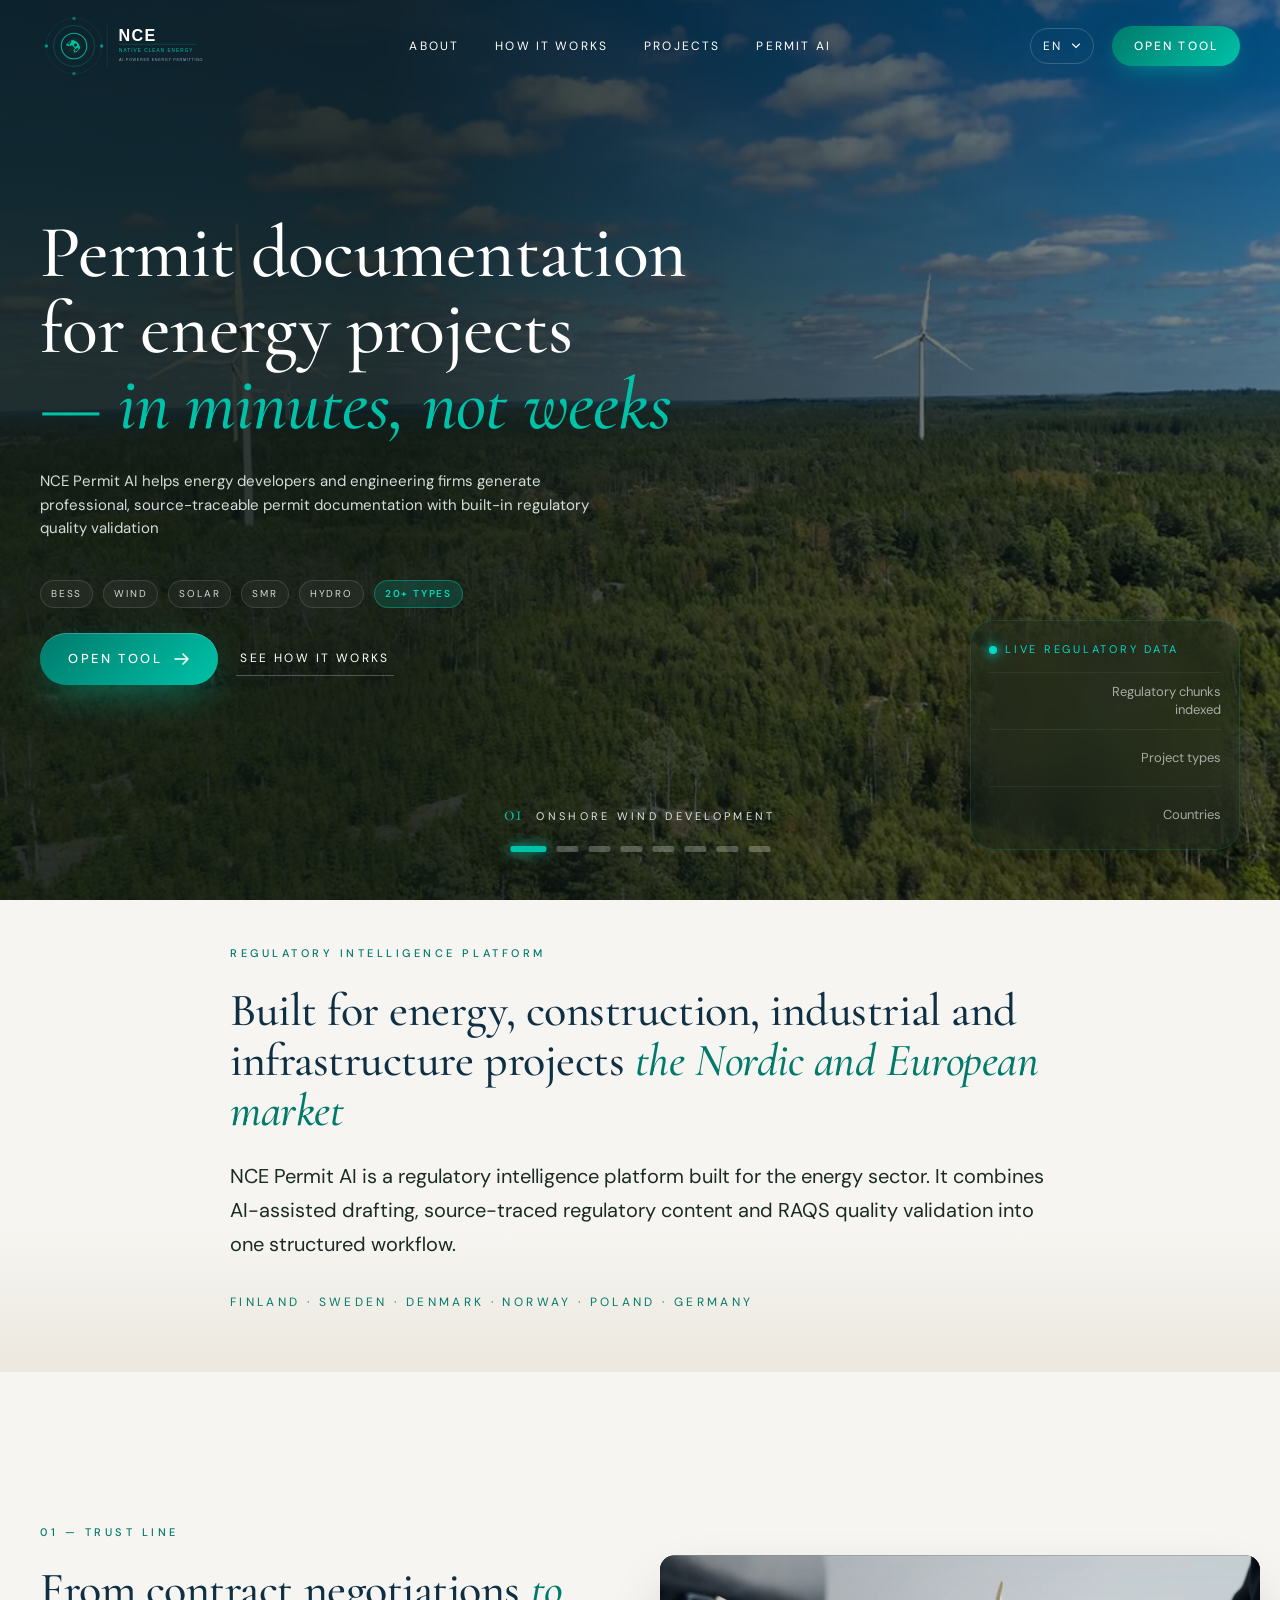
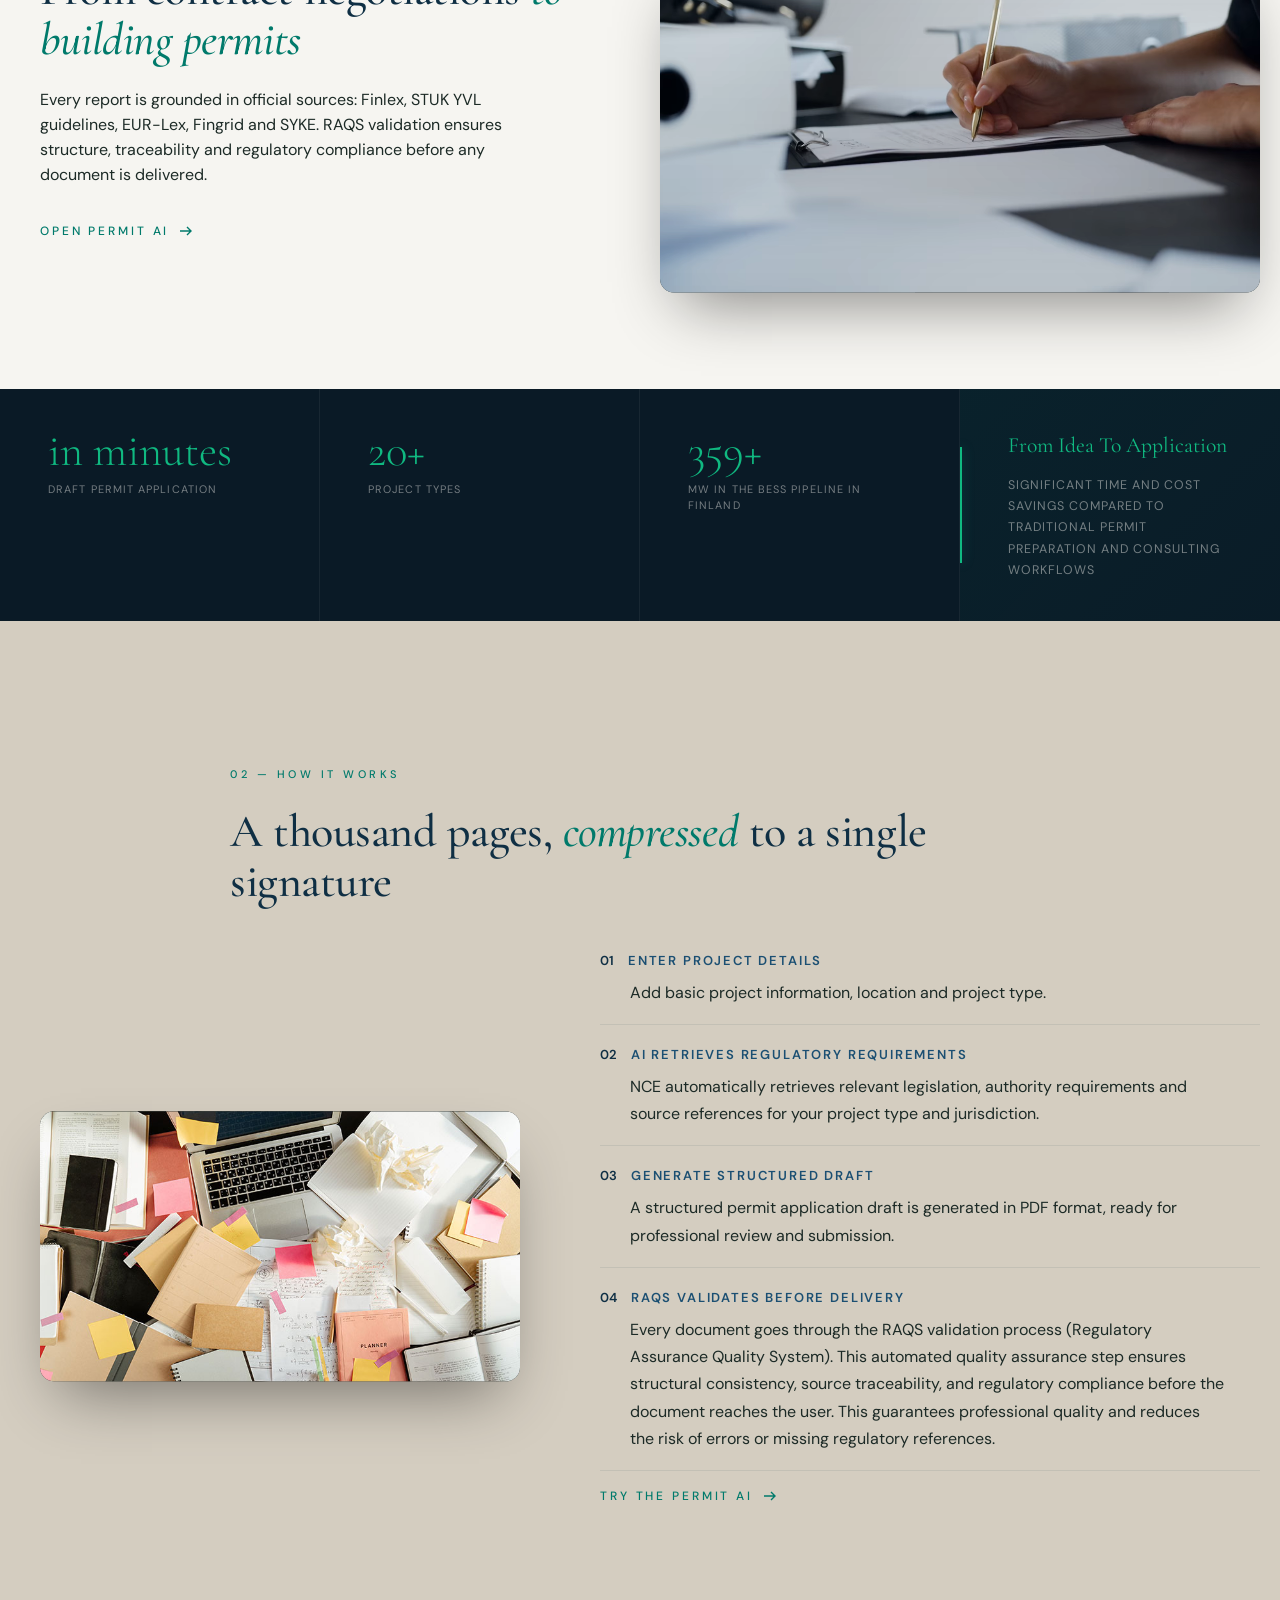
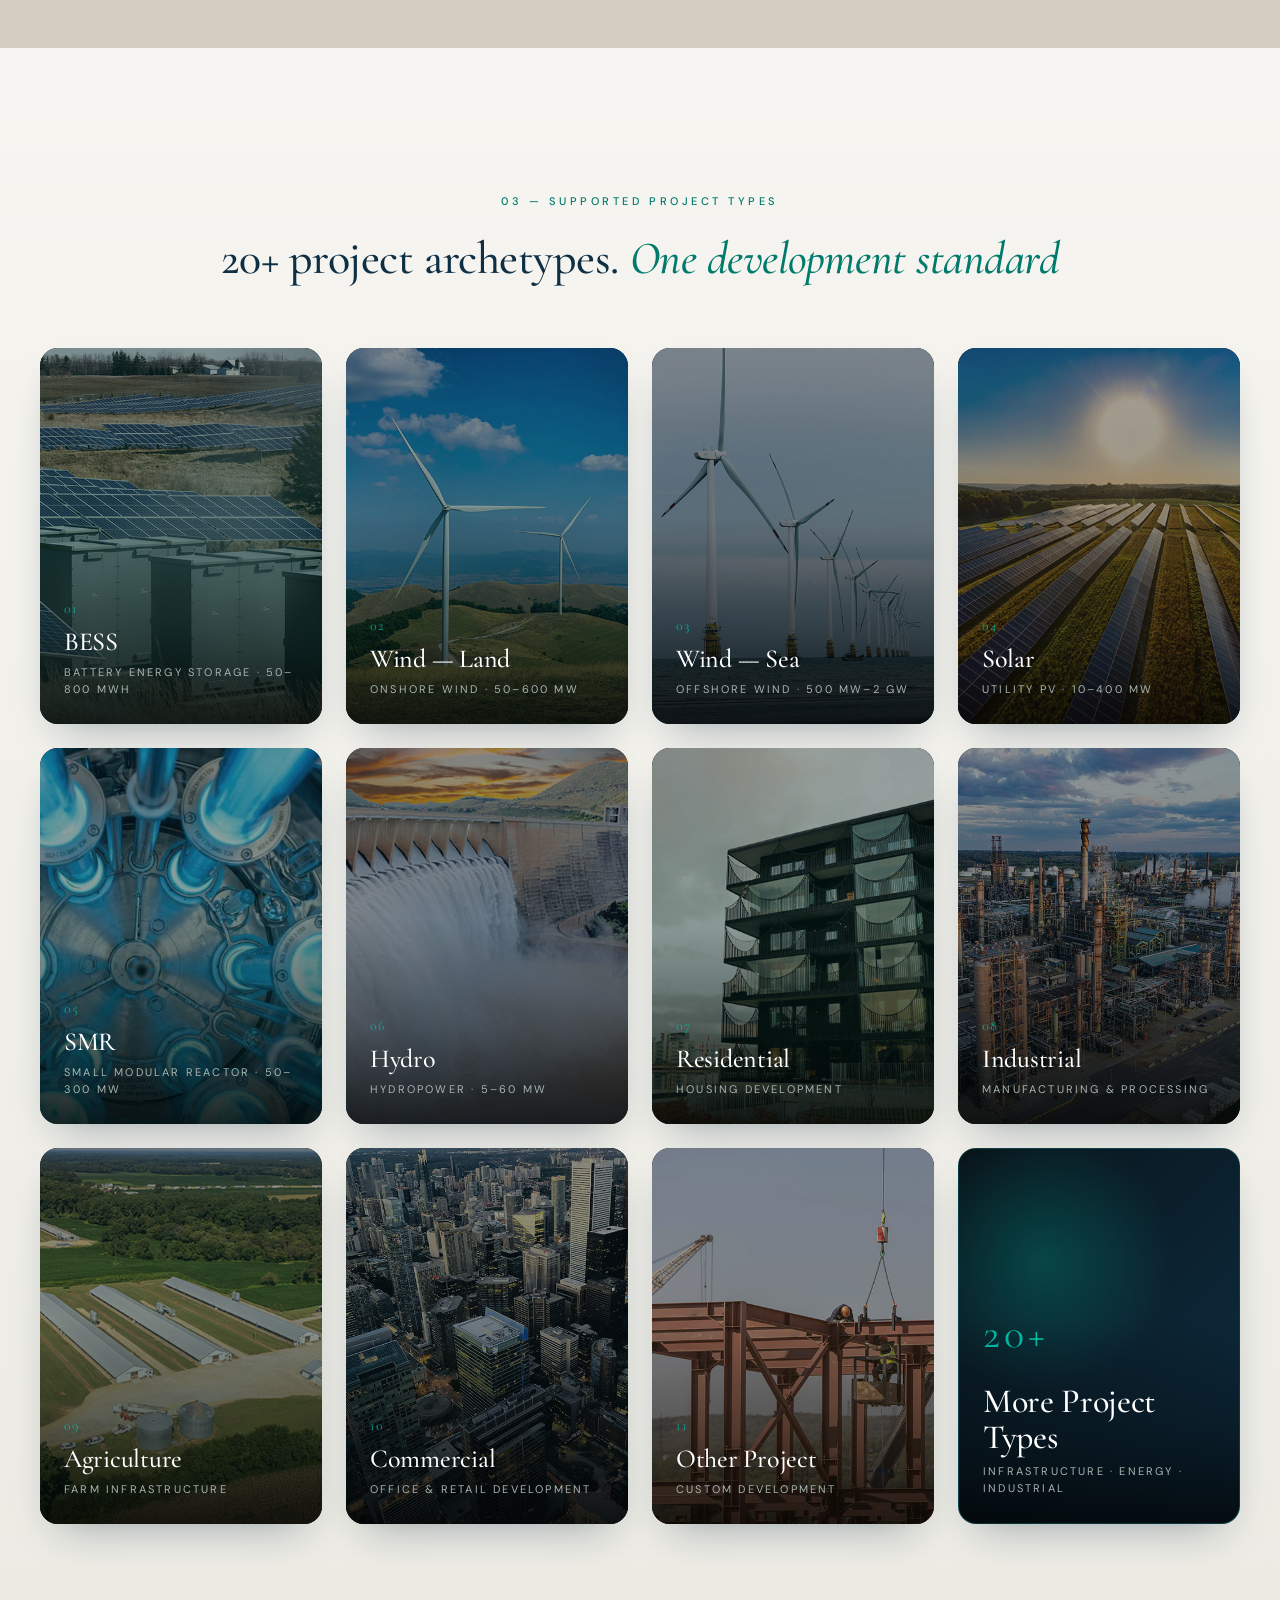
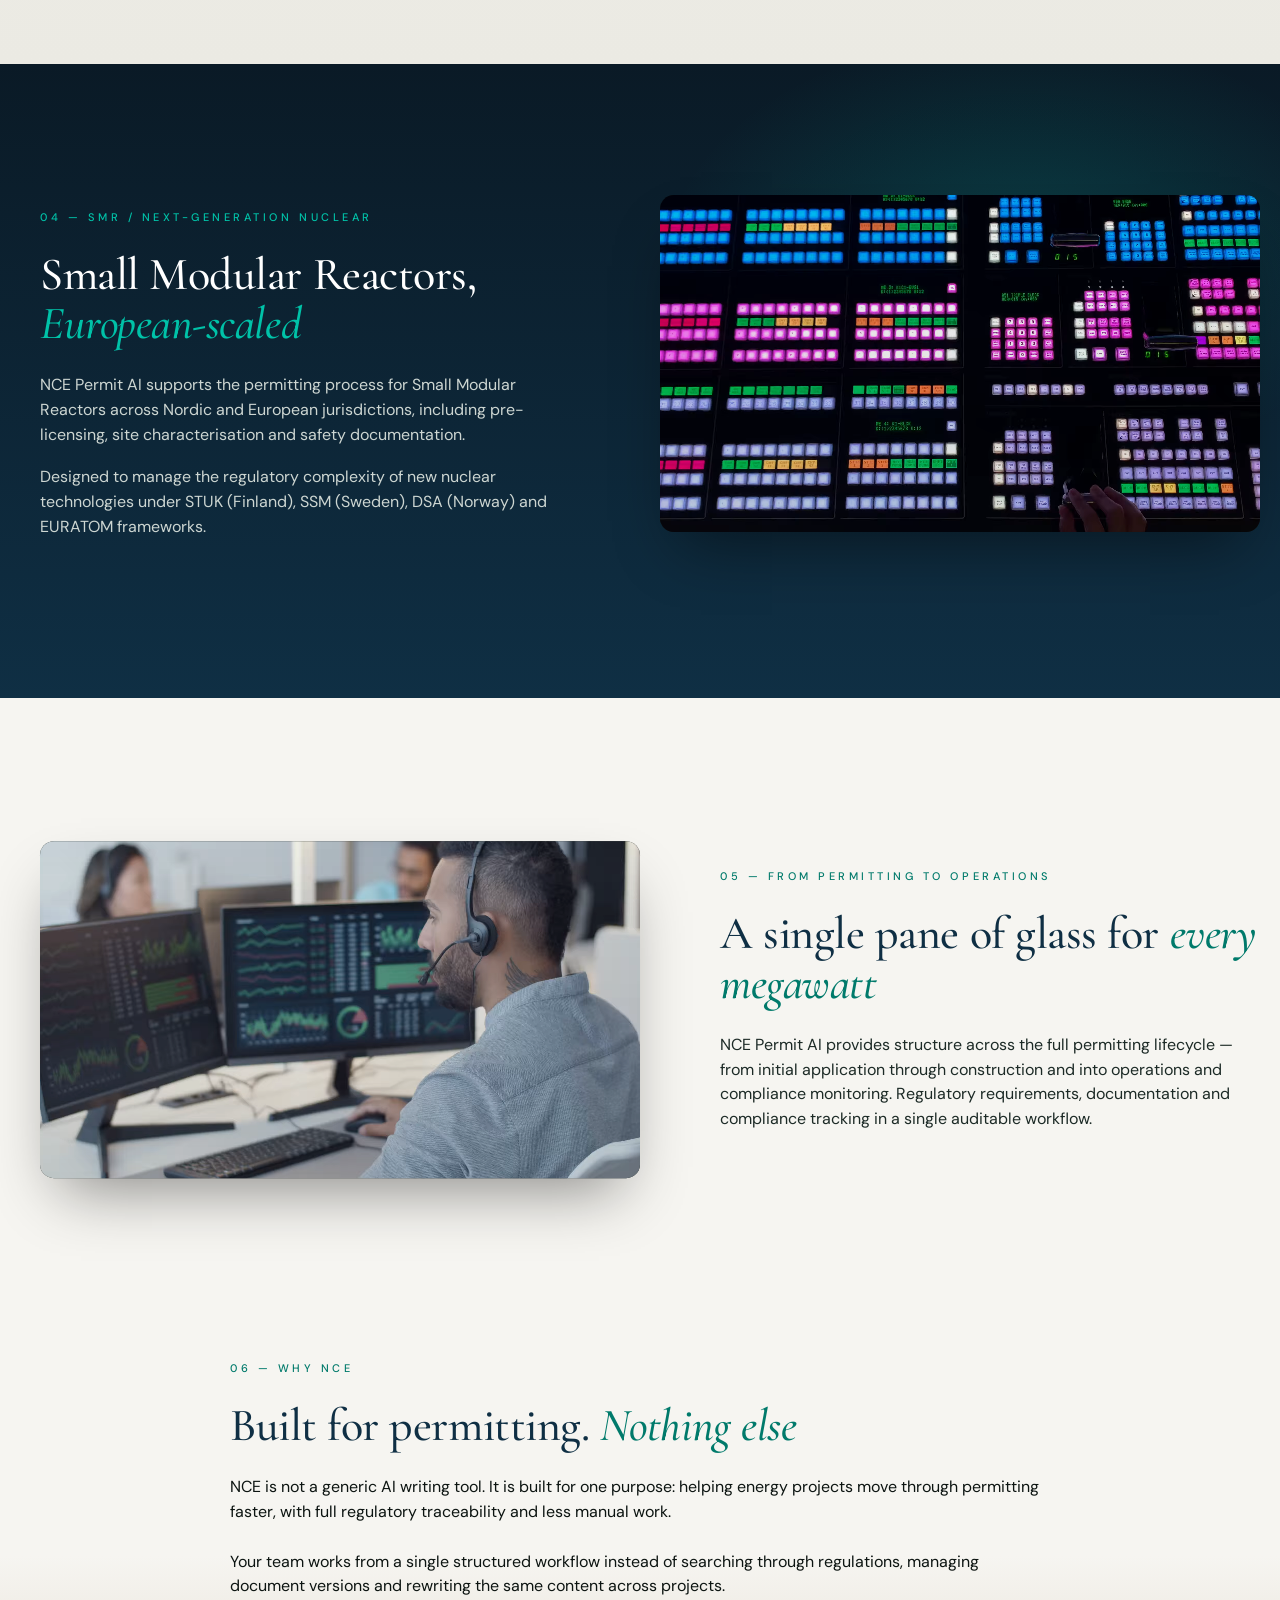
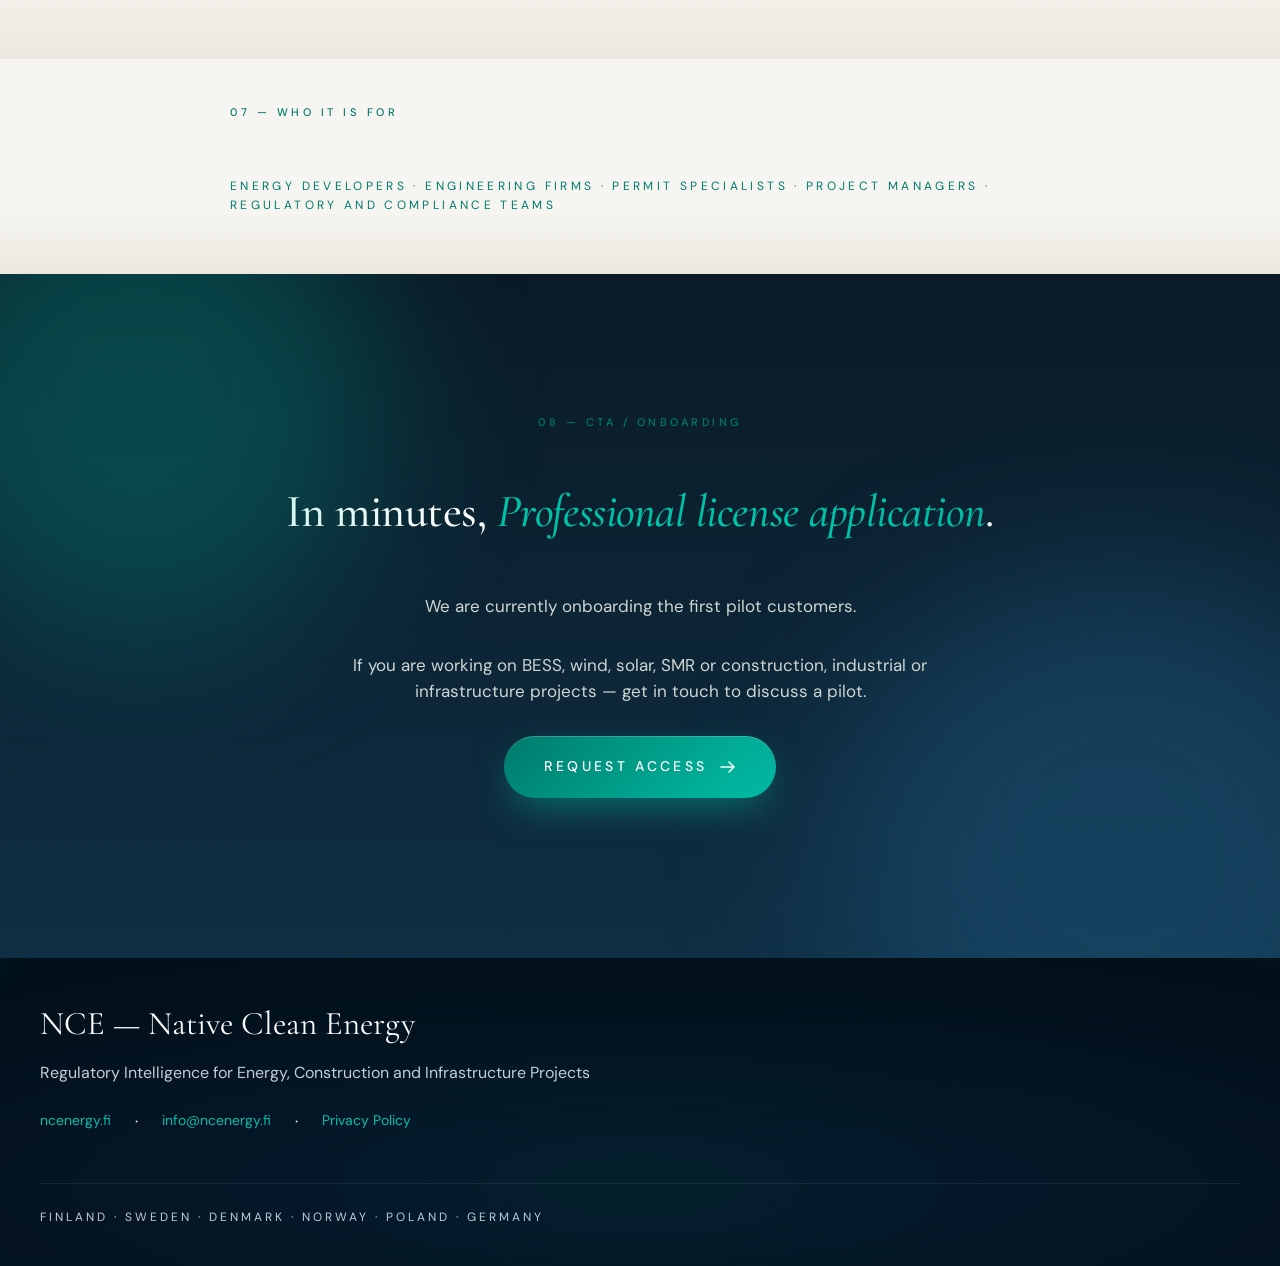
==== commit 3450d255: "fix: update responsive styles and add new posters" ====
--- a/index.html
+++ b/index.html
@@ -237,7 +237,7 @@
       </div>
 
       <div class="media-container autoplay">
-        <video class="section-video" muted loop playsinline preload="metadata">
+        <video class="section-video" muted loop playsinline preload="metadata" poster="assets/images/poster_sign.jpg">
           <source src="assets/video/vA-signing2.webm" type="video/webm">
           <source src="assets/video/vA-signing2.mp4" type="video/mp4">
         </video>
@@ -519,7 +519,7 @@
         <p class="light" data-i18n="s4.p2">Designed to manage the regulatory complexity of new nuclear technologies under STUK (Finland), SSM (Sweden), DSA (Norway) and EURATOM frameworks.</p>
       </div>
       <div class="media-container autoplay">
-        <video class="section-video" muted loop playsinline preload="metadata">
+        <video class="section-video" muted loop playsinline preload="metadata" poster="assets/images/poster_ign.jpg">
           <source src="assets/video/vC-ignalina.webm" type="video/webm">
           <source src="assets/video/vC-ignalina.mp4" type="video/mp4">
         </video>
@@ -531,7 +531,7 @@
   <section class="row-section" data-parallax>
     <div class="row-inner reverse">
       <div class="media-container autoplay">
-        <video class="section-video" muted loop playsinline preload="metadata">
+        <video class="section-video" muted loop playsinline preload="metadata" poster="assets/images/poster_control.jpg">
           <source src="assets/video/vB-control.webm" type="video/webm">
           <source src="assets/video/vB-control.mp4" type="video/mp4">
         </video>
--- a/assets/css/styles.css
+++ b/assets/css/styles.css
@@ -2138,23 +2138,68 @@
    RESPONSIVE
    ========================================================== */
 @media (max-width:1024px){
-  .header-inner{padding:18px 24px}
+  .header-inner{padding:18px 20px}
   .primary-nav{display:none}
-  .hero-content{max-width:90%;padding:0 32px}
   .row-inner{flex-direction:column;gap:40px}
   .row-inner.reverse{flex-direction:column-reverse}
   .text-container,.media-container{flex:0 0 100%;max-width:100%}
   .cards-grid{grid-template-columns:repeat(2,1fr)}
   .tool-mock-body{grid-template-columns:1fr}
   .tm-side{display:none}
-}
+
+
+  .btn-pill {
+    padding: 12px 12px;
+    font-size: 10px;
+    letter-spacing: 0em;
+  }
+.brand img {
+  width: 130px;
+  height: auto;
+}
+
+.hero-content{ max-width:100%;padding:0 0px}
+.row-inner {
+  padding-left: 20px;
+  padding-right: 20px; 
+}
+.hero-stats {
+  display: none;
+}
+
+.hero-sub {
+  margin-bottom: 20px;
+  font-size: clamp(12px,1.1vw,18px);
+}
+
+.btn-hero {
+  padding: 12px 18px;
+}
+
+.subhero-copy {
+  margin-top: 24px;
+  font-size: 16px;
+  line-height: 1.7;
+  color: var(--slate-700);
+}
+
+
+}
+
+
+
+
+
+
+
 @media (max-width:640px){
   .hero-title{font-size:44px}
-  .hero-pager{bottom:96px;padding:0 16px}
+  
   .scroll-cue{display:none}
   .row-section{padding:80px 0}
   .cards-section{padding:80px 0}
-  .cards-grid{grid-template-columns:1fr;padding:0 24px}
+  /*.cards-grid{grid-template-columns:1fr;padding:0 24px}*/
+  .cards-grid{grid-template-columns:1fr;padding:0 45px}
   .cards-head{padding:0 24px}
   .tool-cta{padding:80px 24px 110px}
   .footer-inner{flex-direction:column;align-items:flex-start;gap:24px;text-align:left}
@@ -2165,6 +2210,13 @@
   .type-picker{grid-template-columns:repeat(2,1fr)}
   .form-row{grid-template-columns:1fr}
   .hero-ctas{flex-direction:column;align-items:flex-start}
+
+
+.hero-pager{bottom:96px;padding:0 16px}
+.hero-pager{ display: none;}
+
+
+
 }
 
 
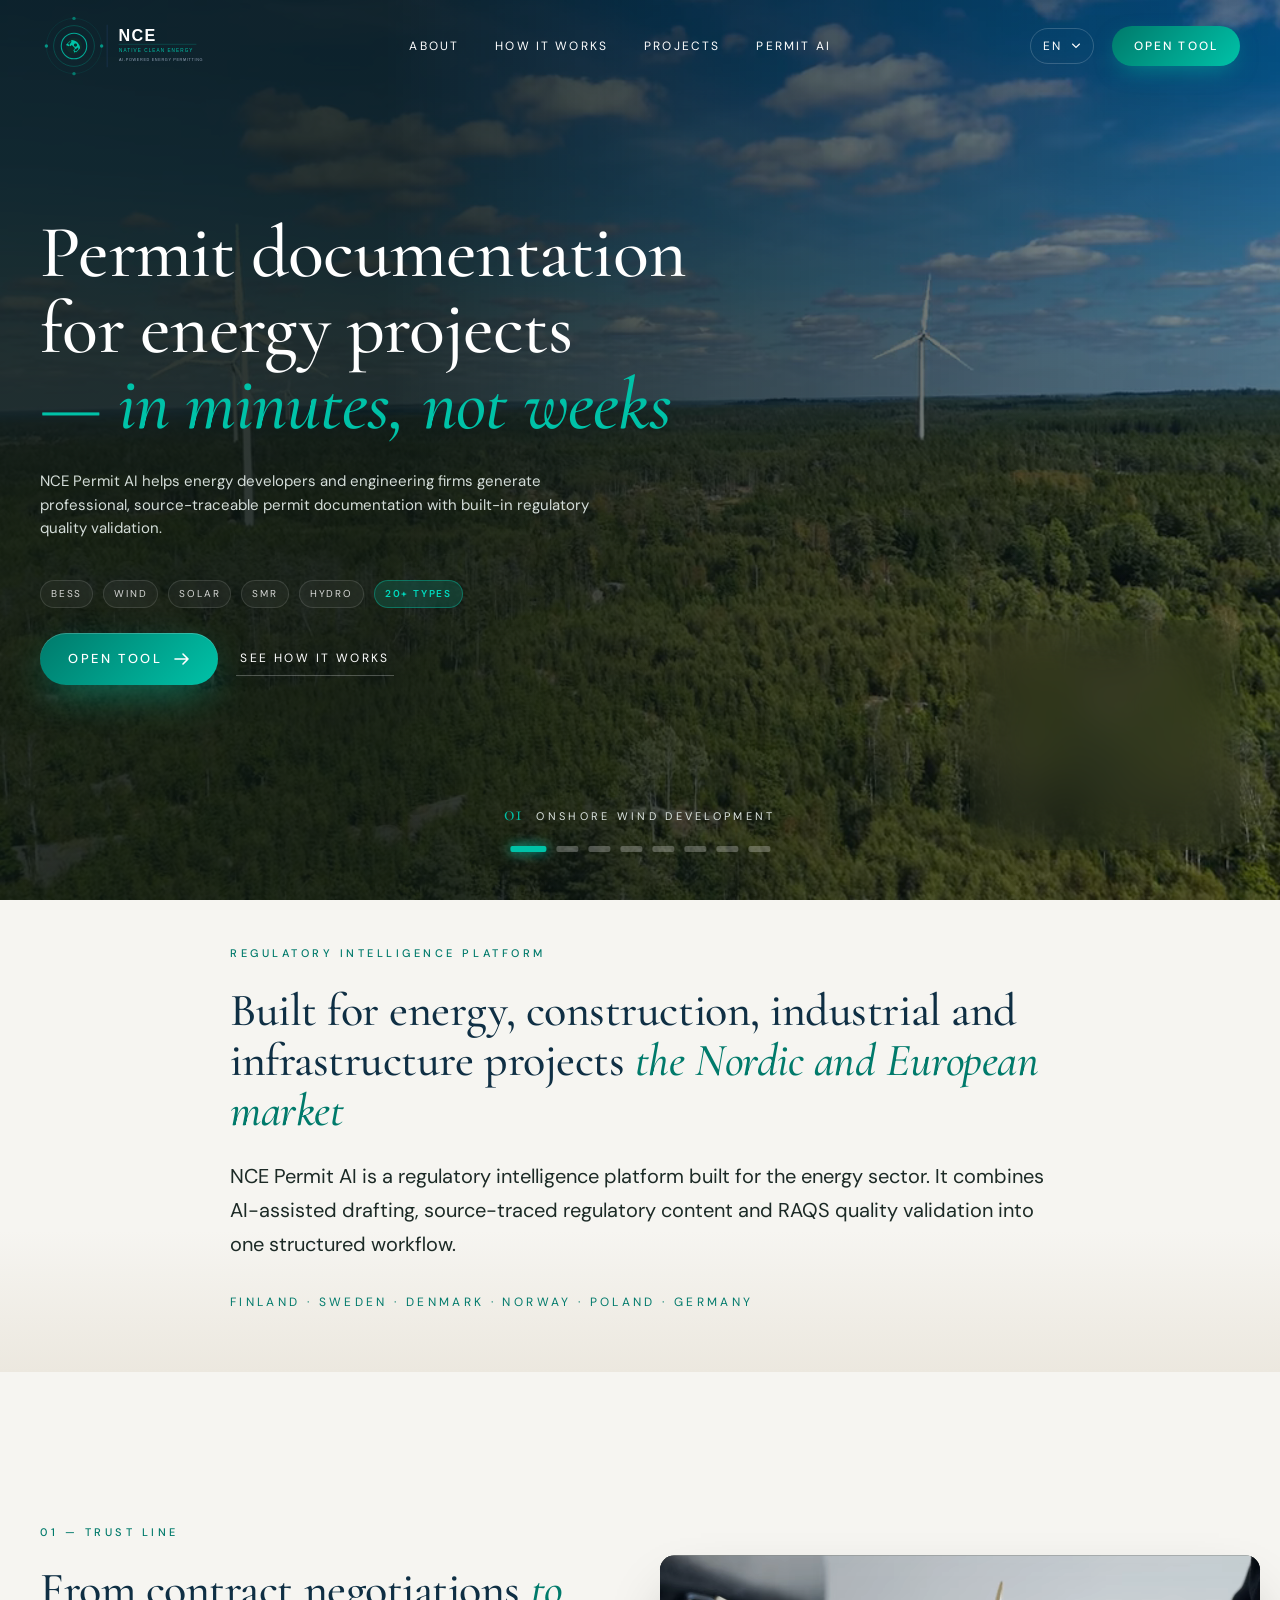
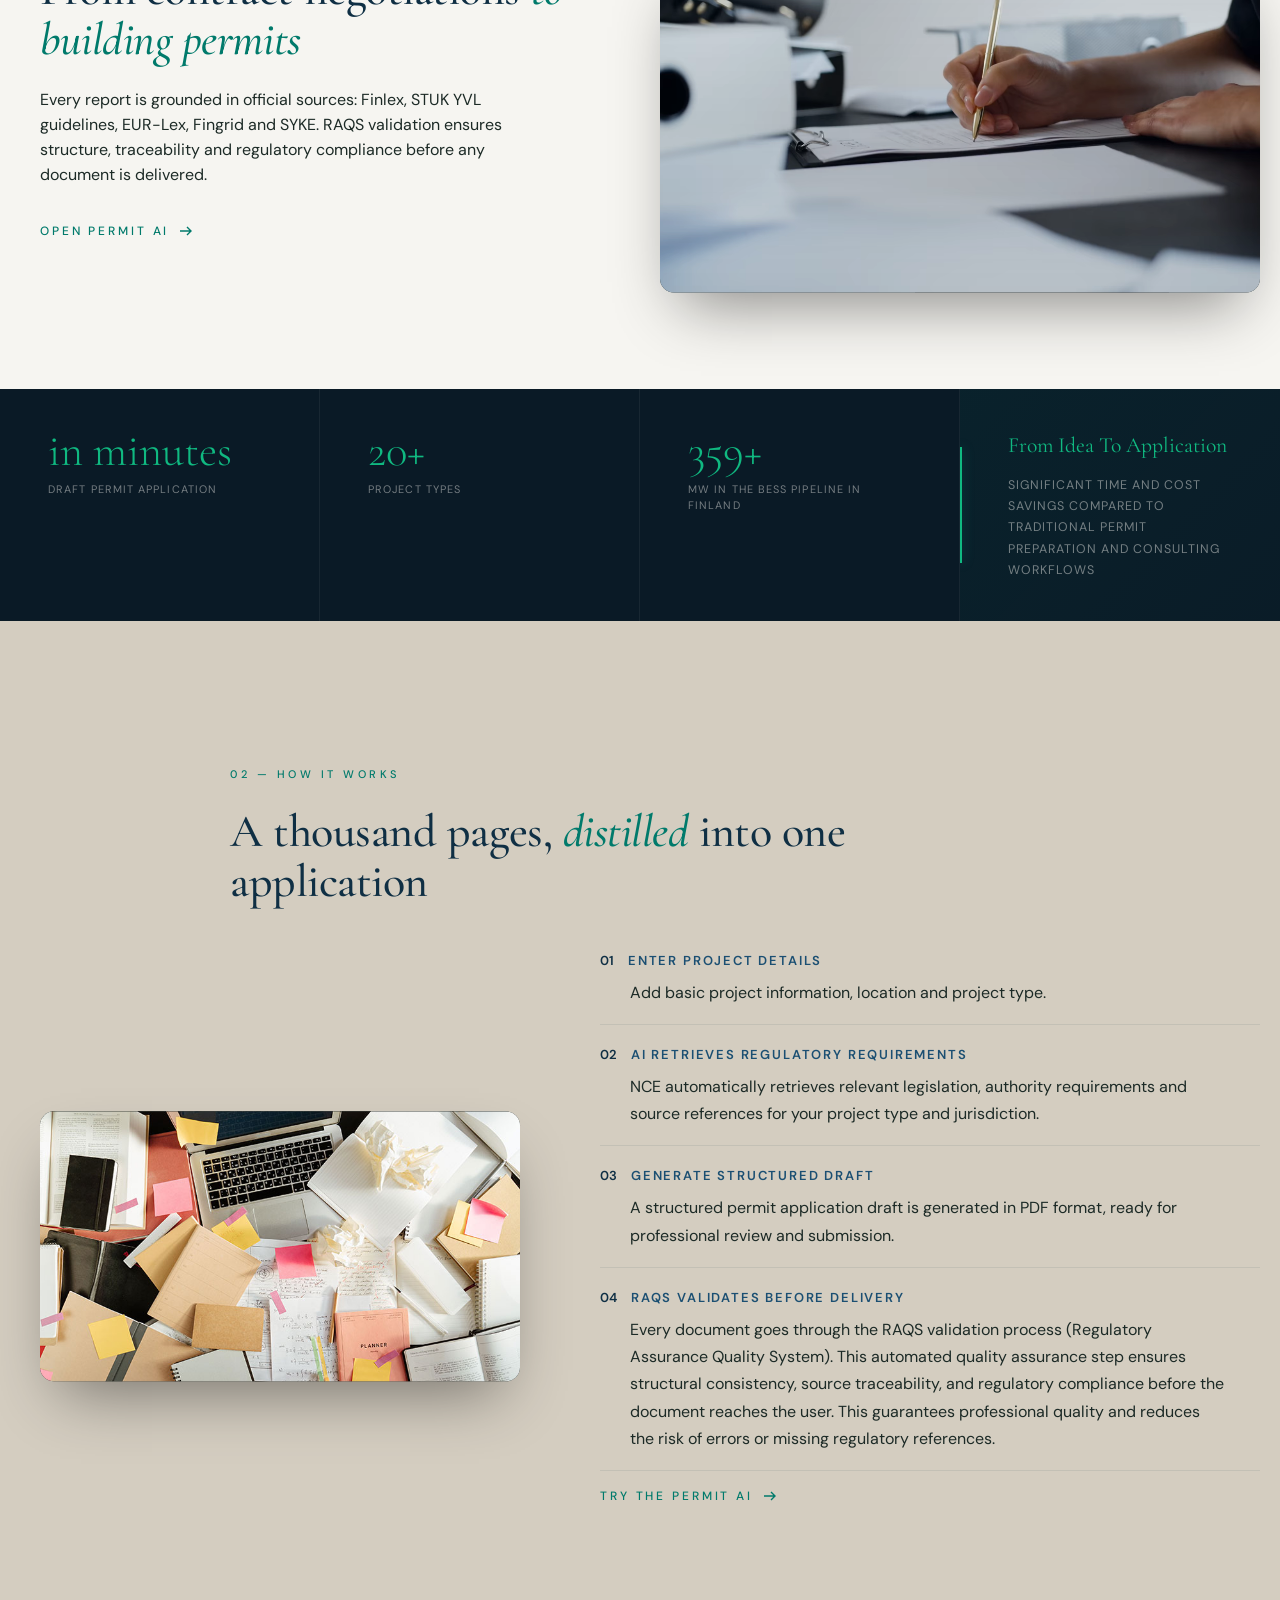
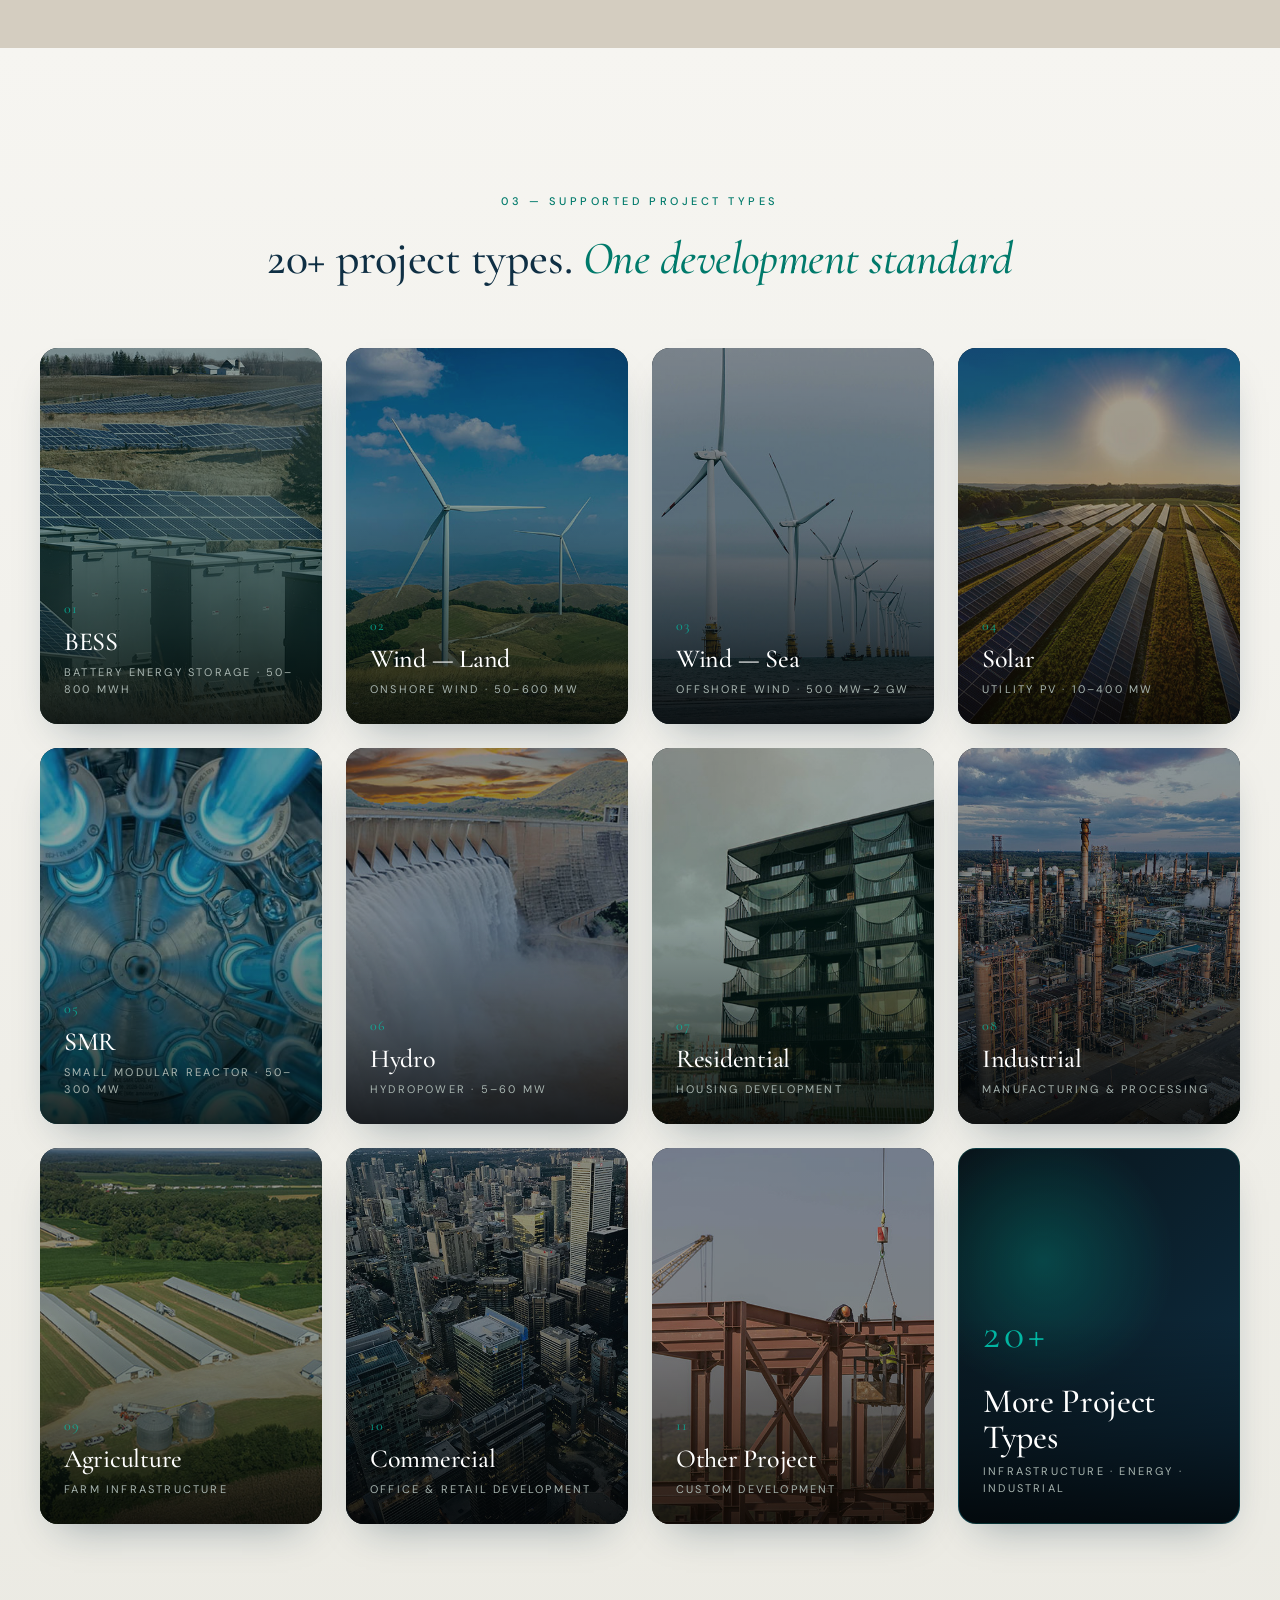
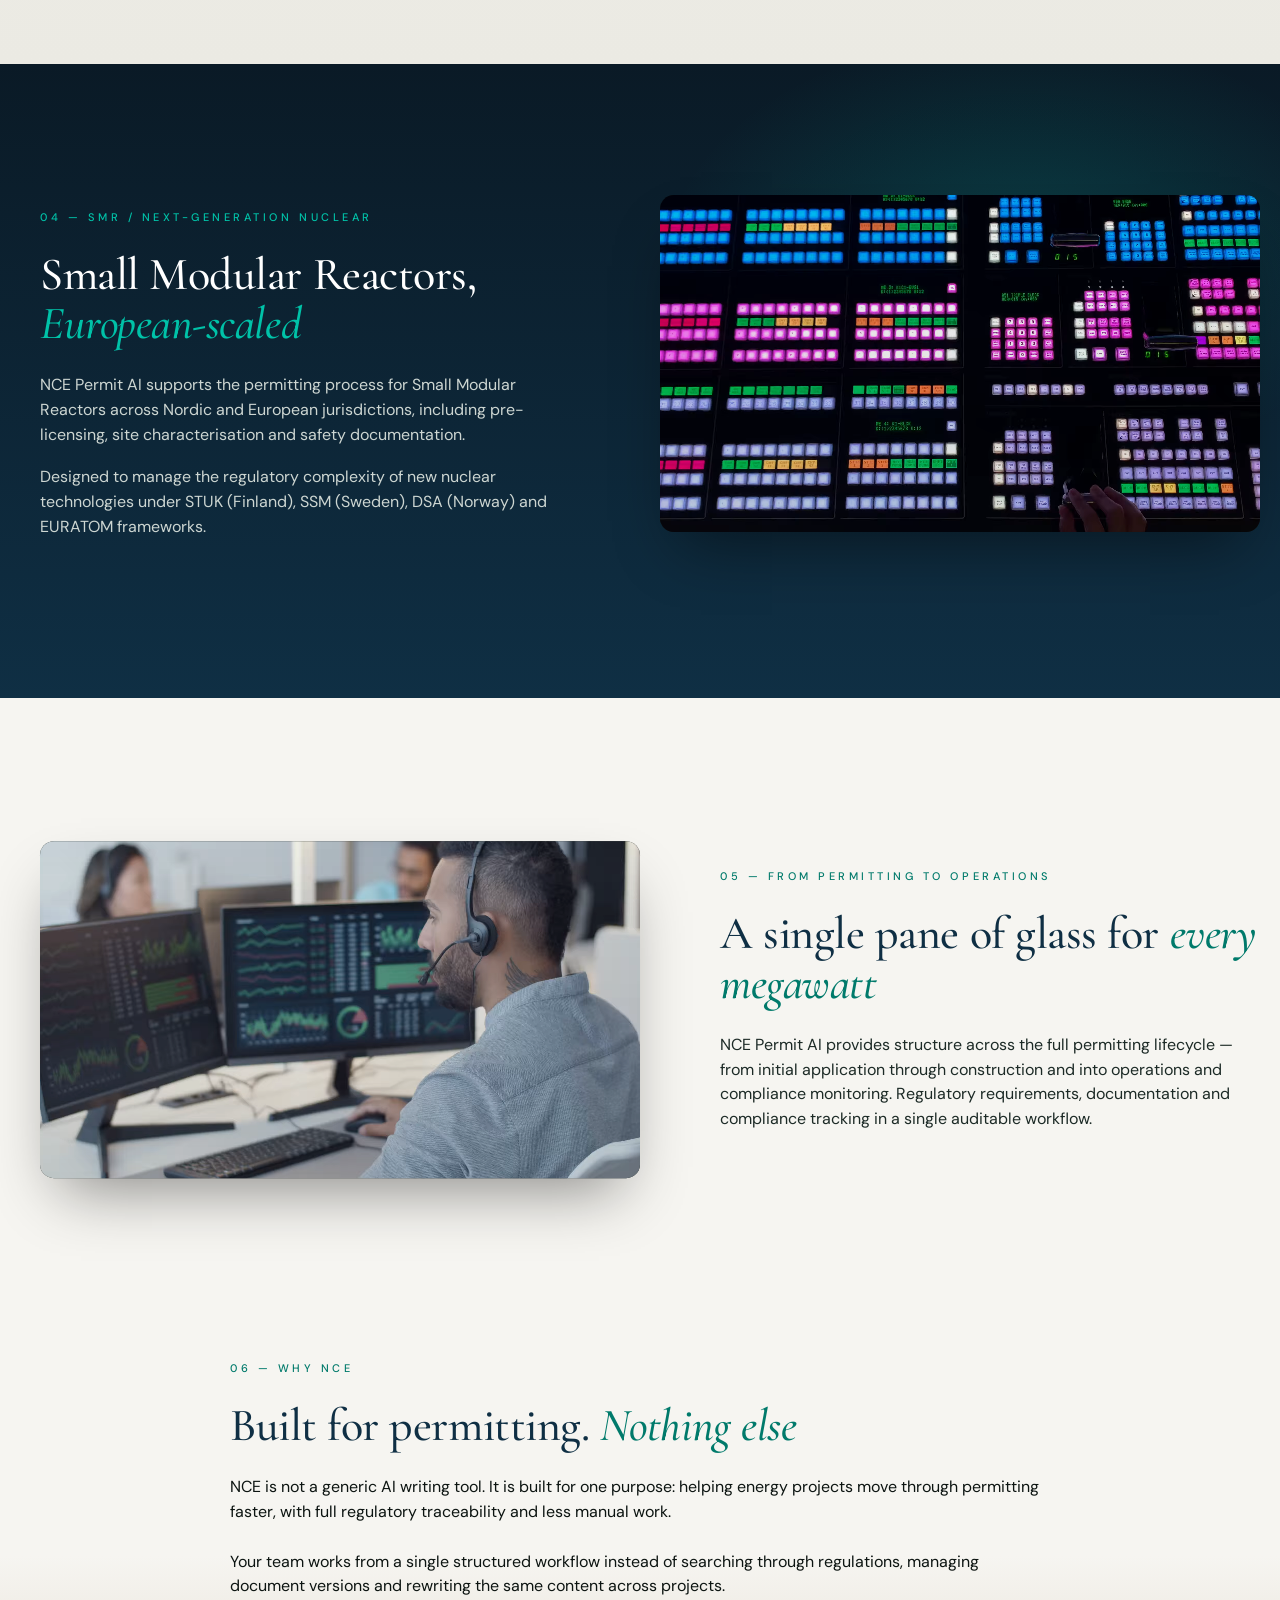
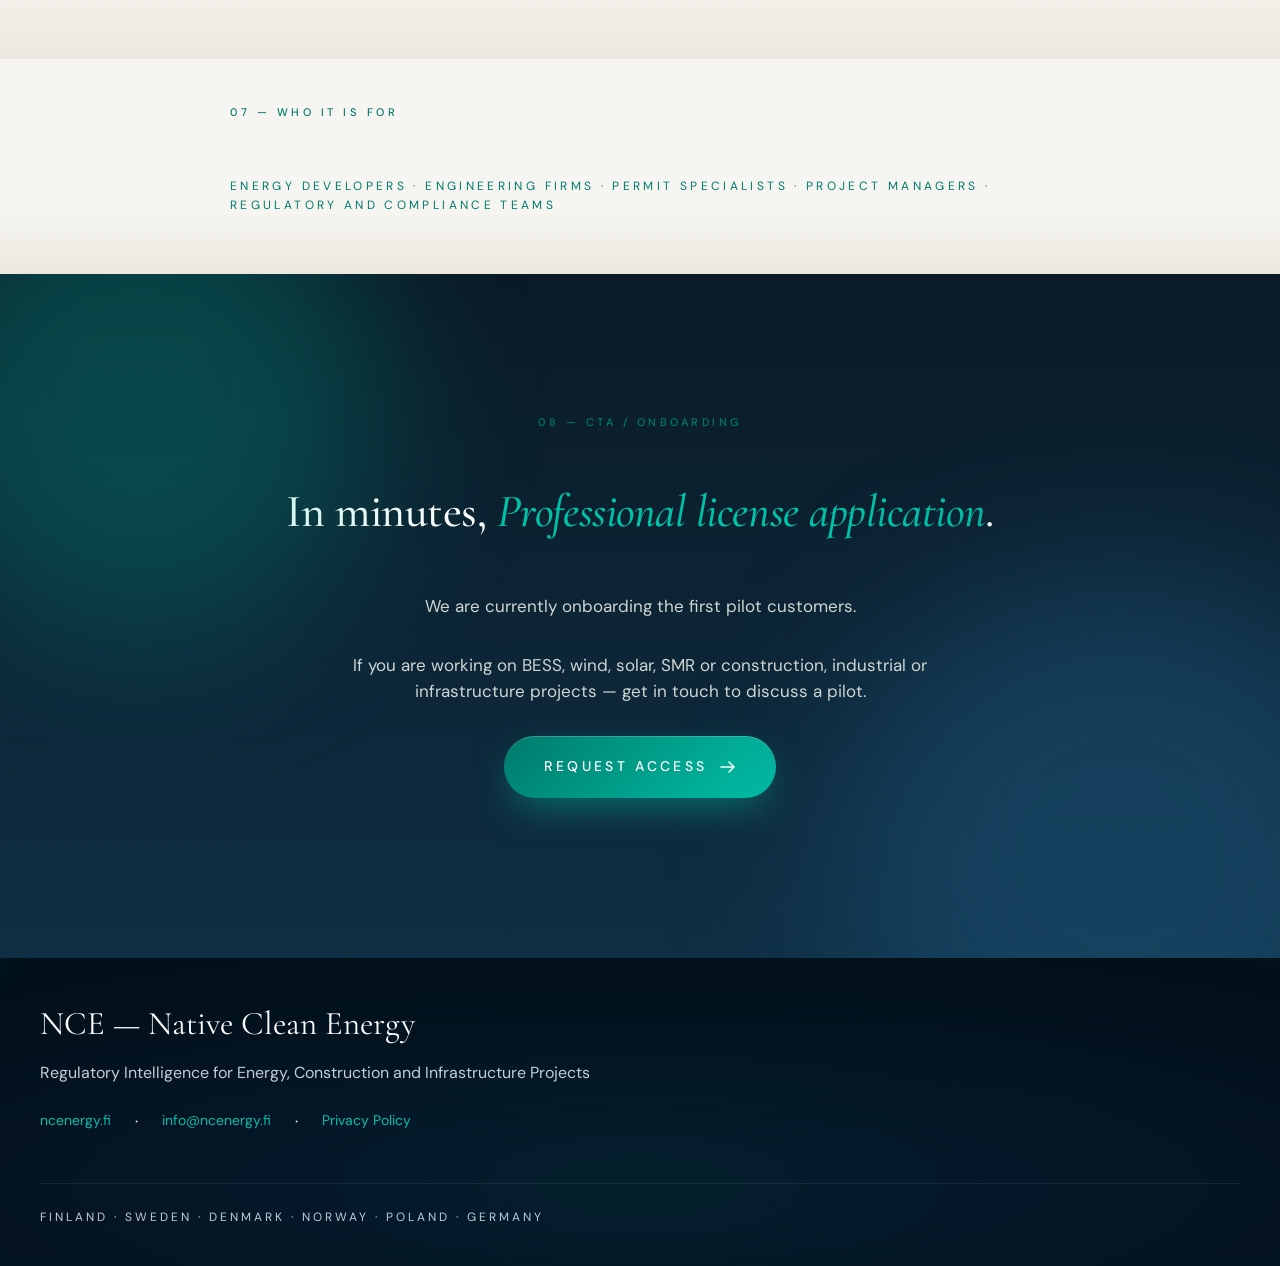
==== commit 67cb0587: "fix: restore hero stats box + correct Finnish/English UI text - styles.css: hero-stats display:none " ====
--- a/index.html
+++ b/index.html
@@ -134,8 +134,8 @@
         <em data-i18n="hero.title2">— in minutes, not weeks</em>
       </h1>
       <p class="hero-sub" data-i18n="hero.sub">
-        NCE Permit AI helps energy developers and engineering firms generate professional, source-traceable permit documentation with built-in regulatory quality validation
-      </p>
+        NCE Permit AI helps energy developers and engineering firms generate professional, source-traceable permit documentation with built-in regulatory quality validation.
+</p>
 
       <div class="hero-tags">      
           <span data-i18n="hero.tag1">BESS</span>
@@ -283,7 +283,7 @@
         <span class="tag" data-i18n="s2.tag">
             02 — HOW IT WORKS
         </span>
-         <h2 class="serif-h2" data-i18n="s2.h2.html">A thousand pages, <em>compressed</em> to a single signature</h2>
+         <h2 class="serif-h2" data-i18n="s2.h2.html">A thousand pages, <em>distilled</em> into one application</h2>
     </div>
 
     <div class="row-inner reverse">
@@ -346,7 +346,7 @@
   <section class="cards-section" id="projects">
     <div class="cards-head">
       <span class="tag" data-i18n="s3.tag">03 — SUPPORTED PROJECT TYPES</span>
-      <h2 class="serif-h2 center" data-i18n="s3.h2.html">20+ project archetypes. <em>One development standard</em></h2>
+      <h2 class="serif-h2 center" data-i18n="s3.h2.html">20+ project types. <em>One development standard</em></h2>
     </div>
     <div class="cards-grid" id="cardsGrid">
 
--- a/assets/css/styles.css
+++ b/assets/css/styles.css
@@ -2164,7 +2164,7 @@
   padding-right: 20px; 
 }
 .hero-stats {
-  display: none;
+  display: block;
 }
 
 .hero-sub {
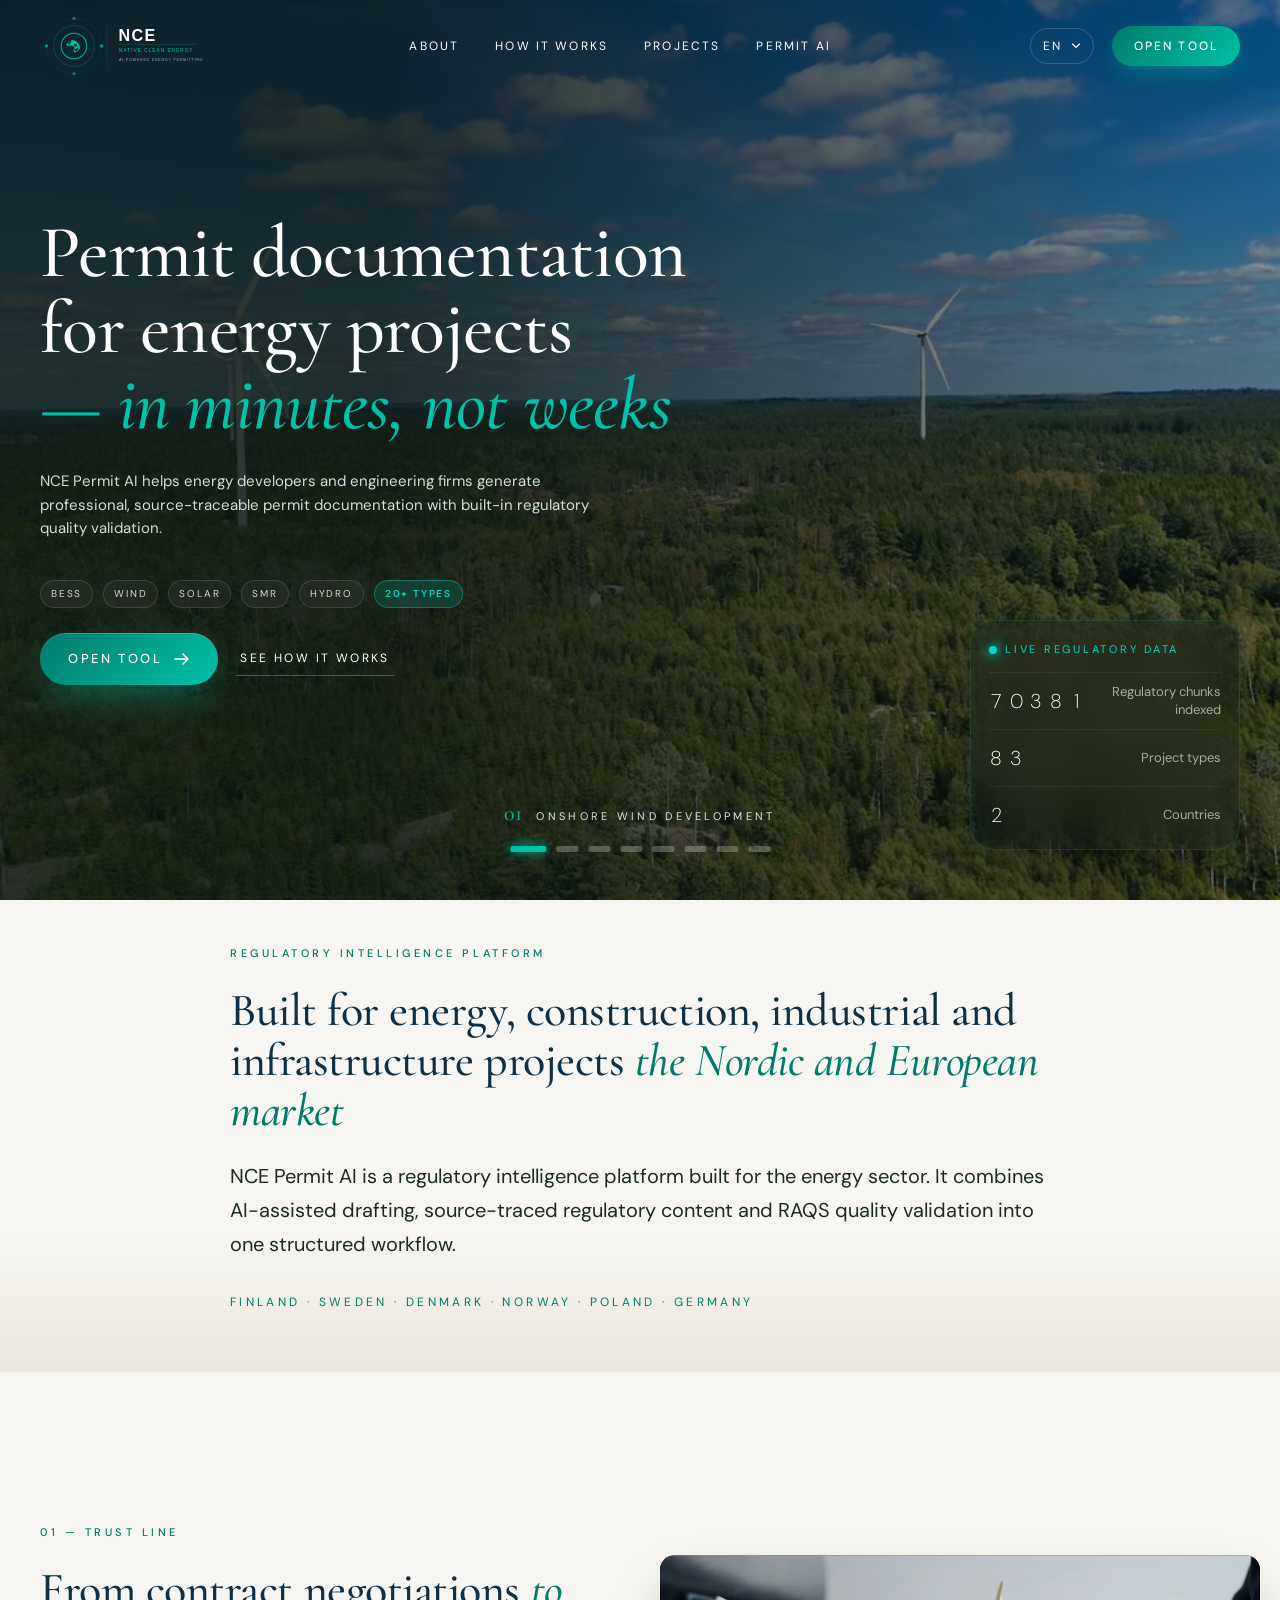
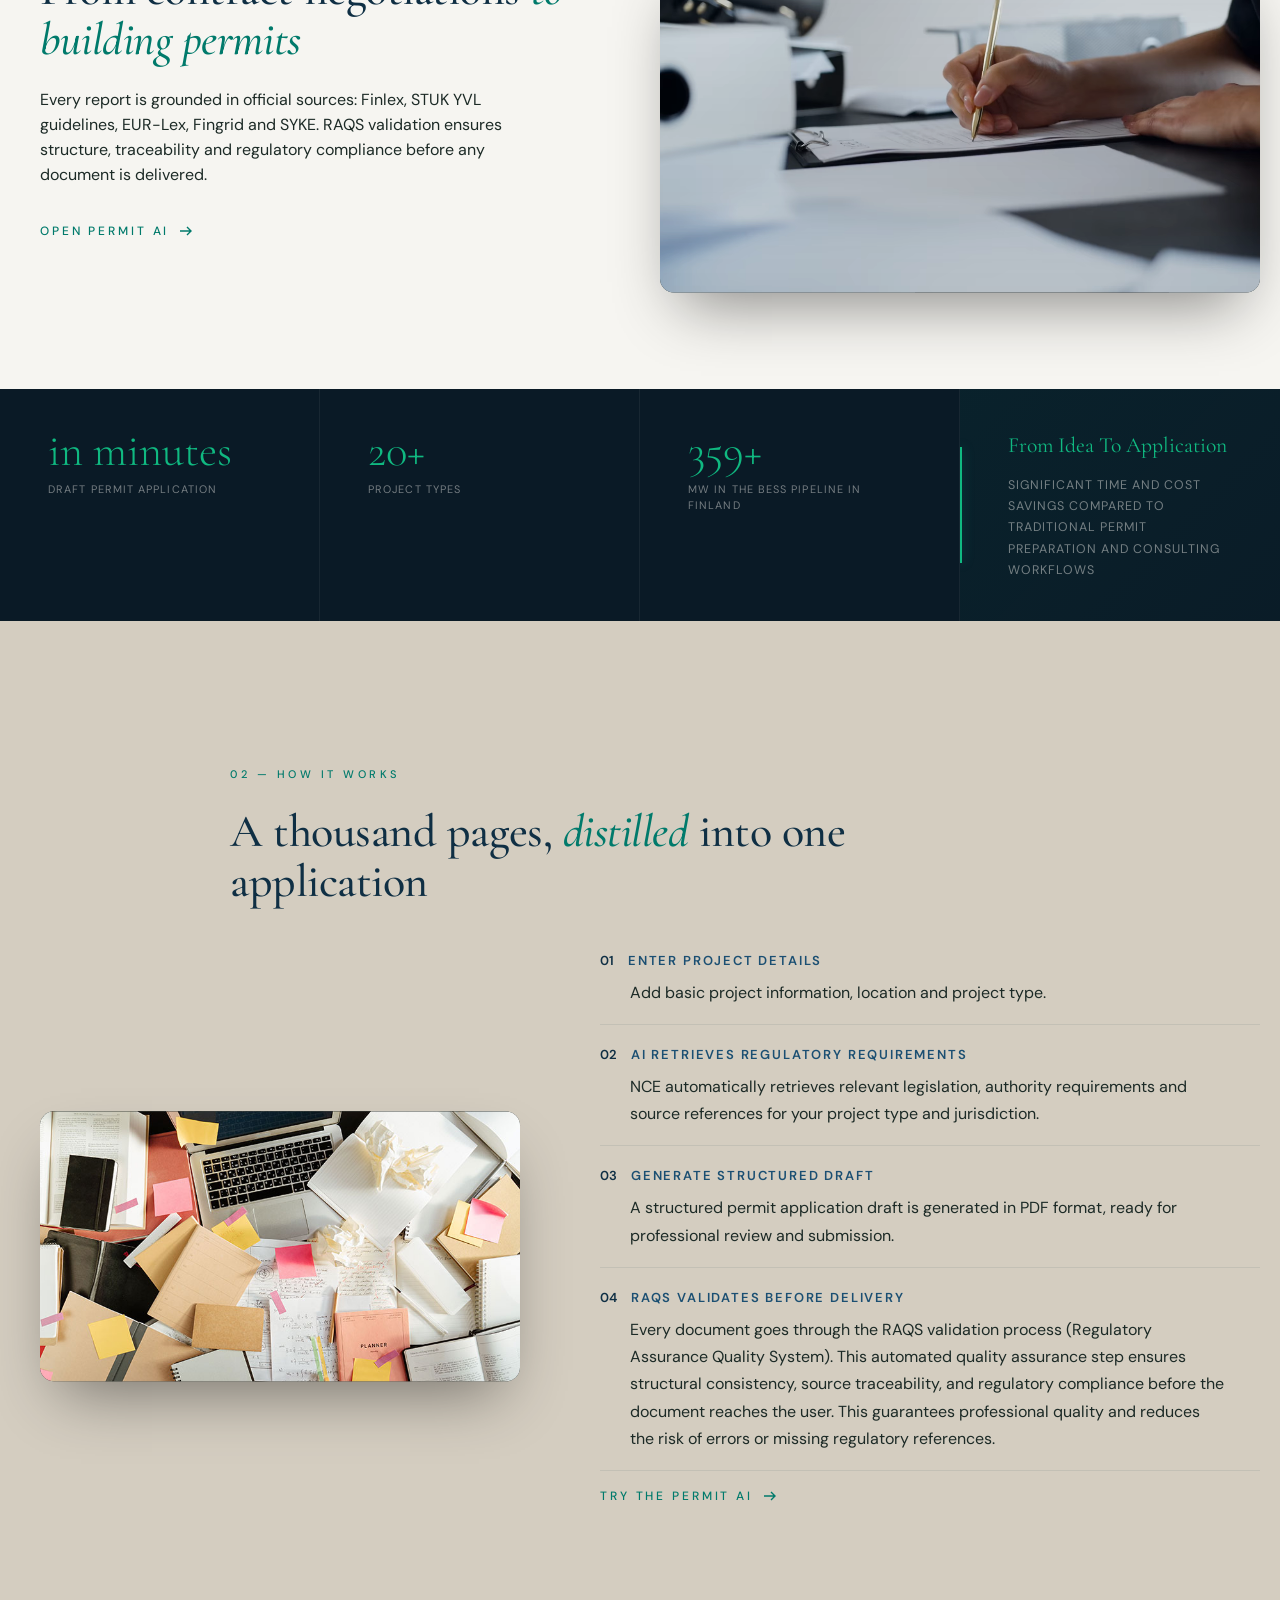
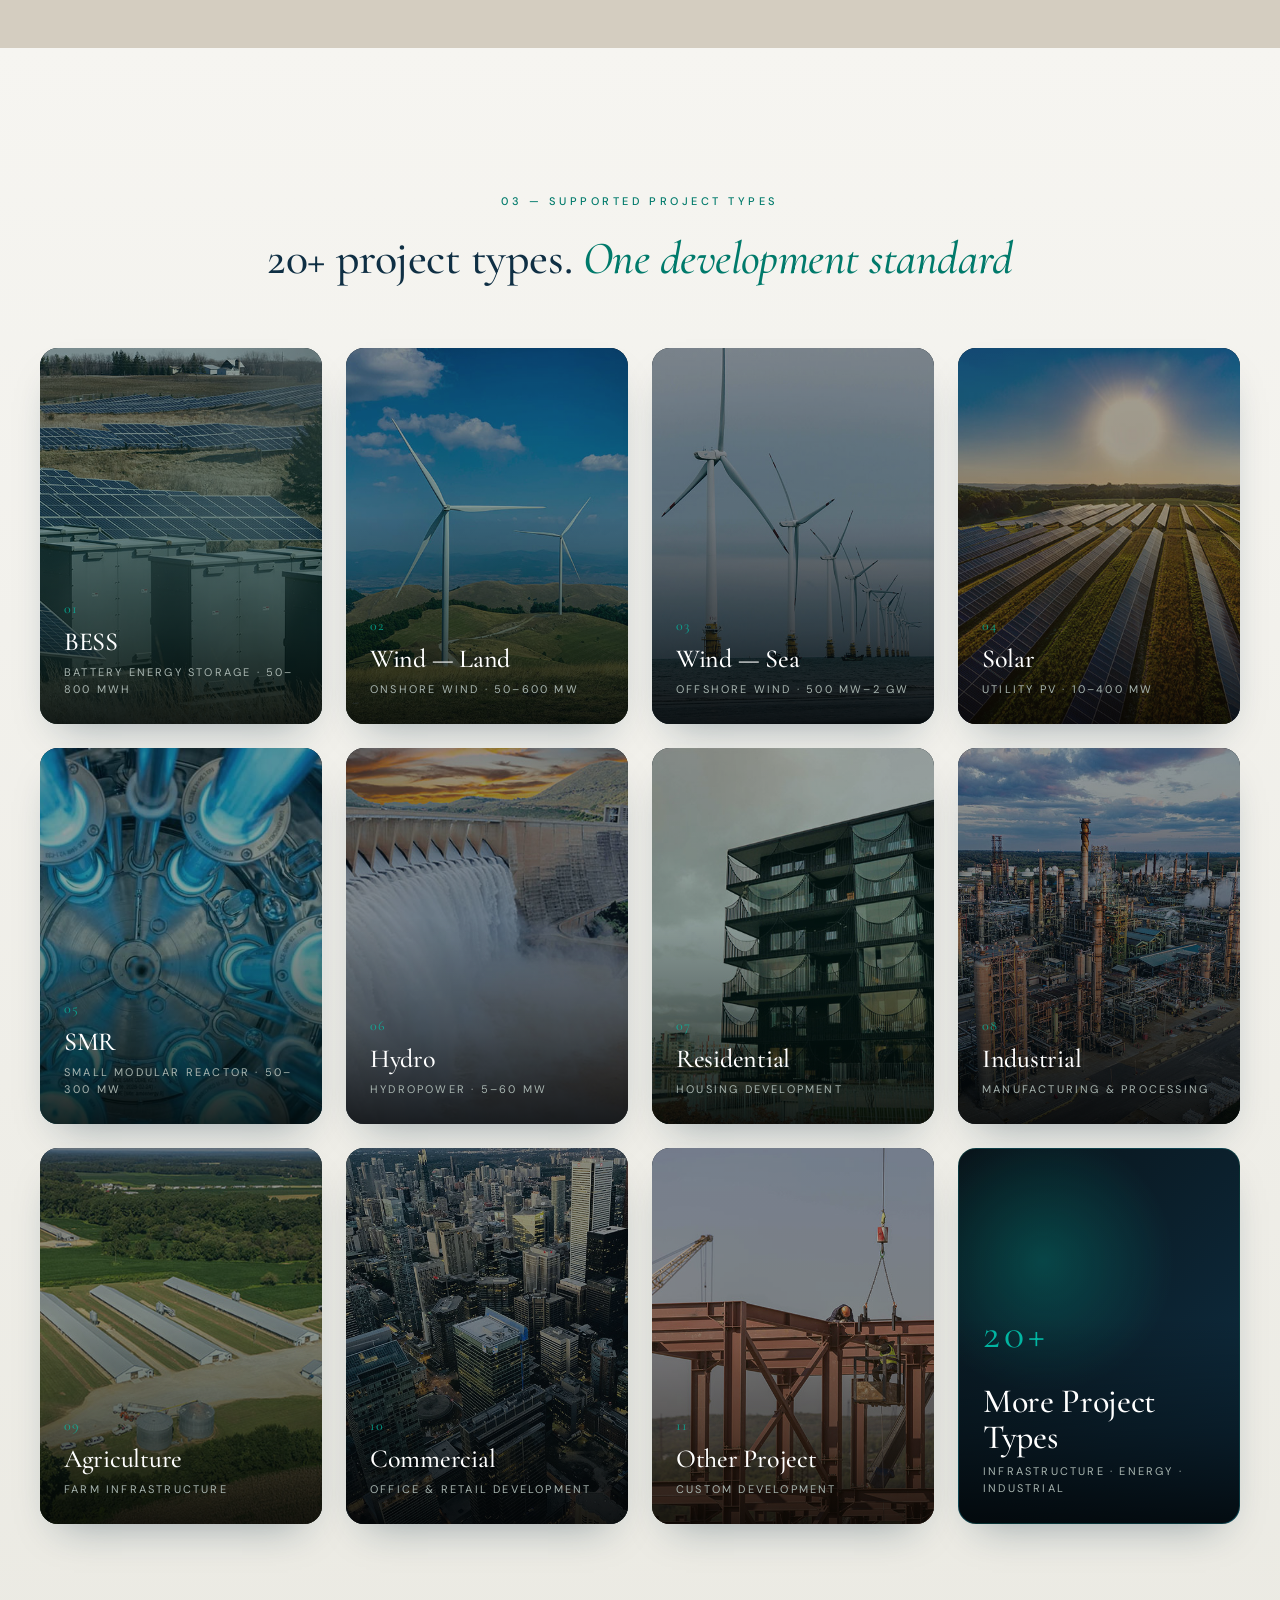
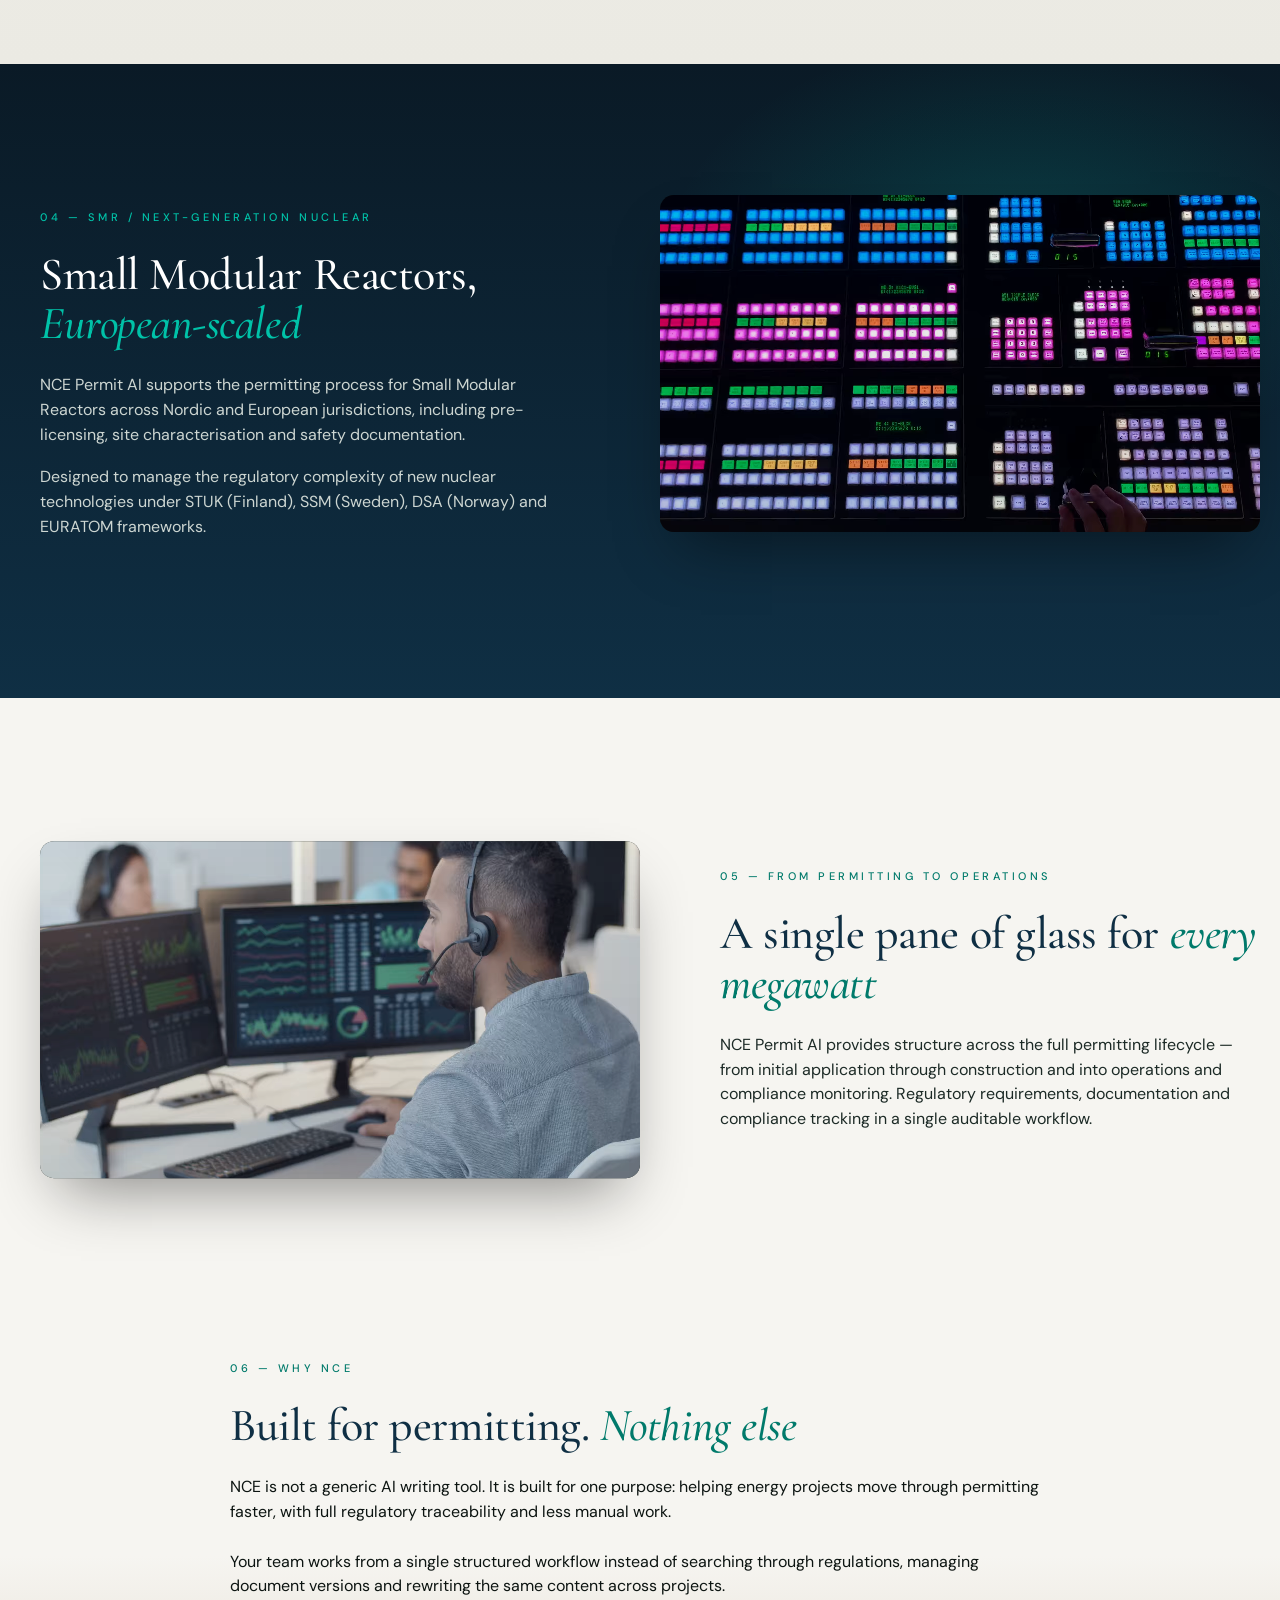
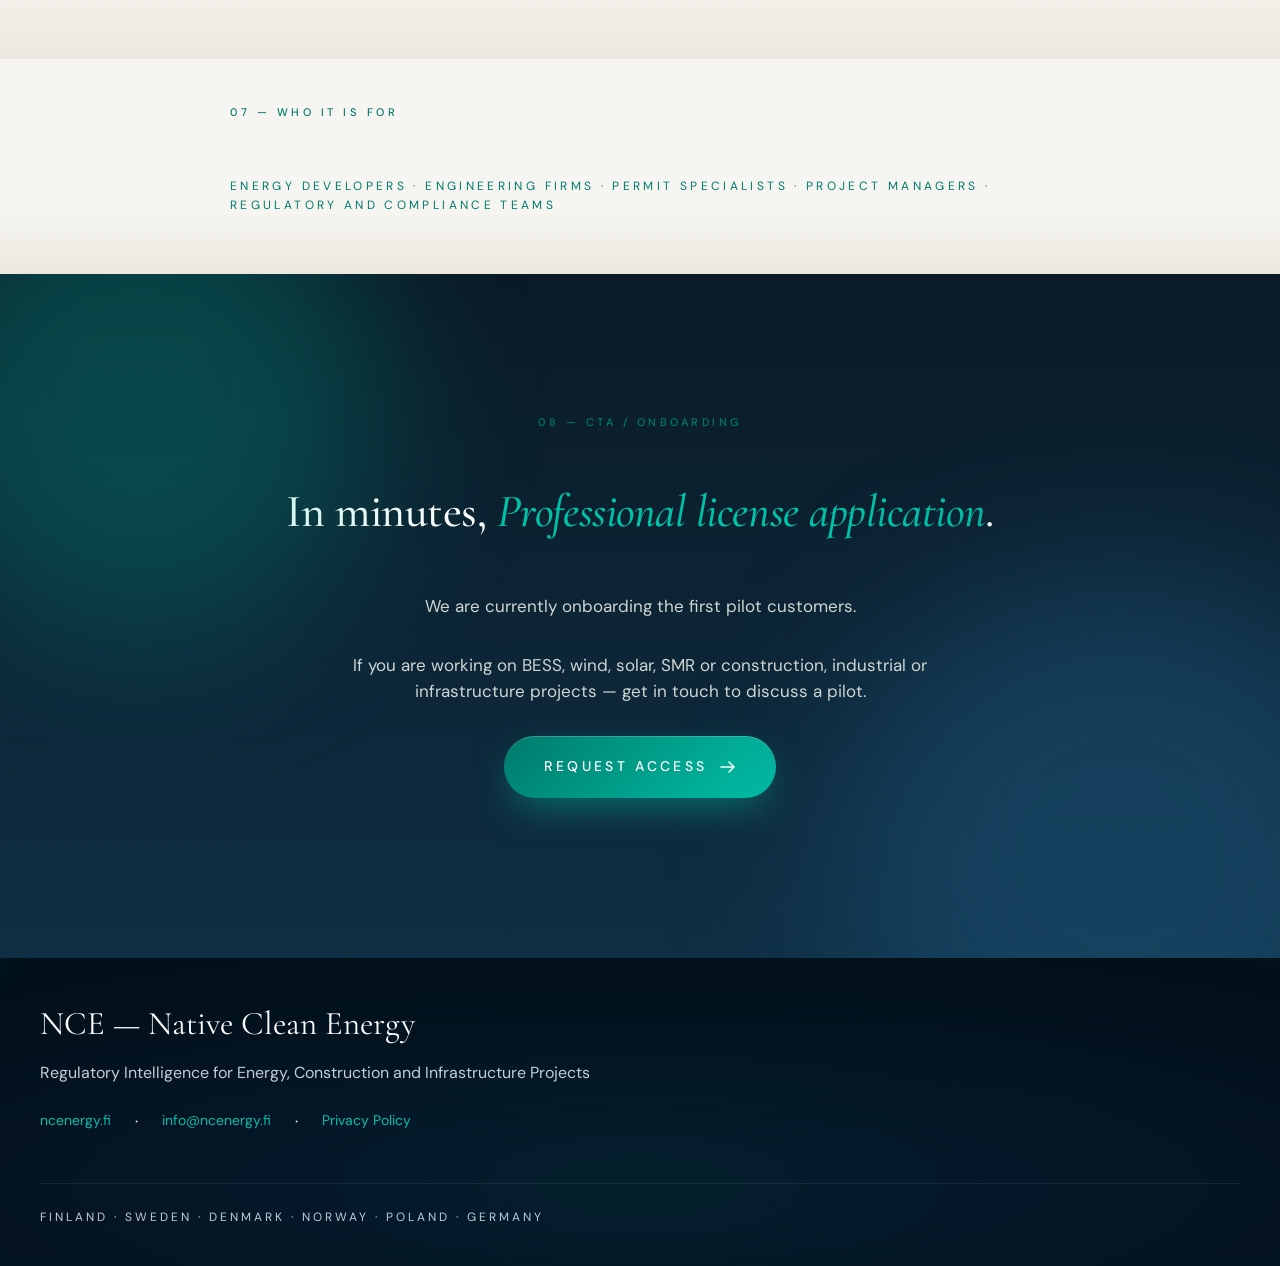
==== commit 52160d7b: "feat: live stats endpoint + hero counter fetch - backend/main.py: add GET /api/stats returning chunk" ====
--- a/index.html
+++ b/index.html
@@ -163,7 +163,7 @@
           </div>
       
           <div class="hero-stat">
-              <div class="counter" data-value="7993"></div>
+              <div class="counter" data-value="10316"></div>
               <div class="hero-stat-text" data-i18n="hero.statText1">
                   Regulatory chunks indexed
               </div>
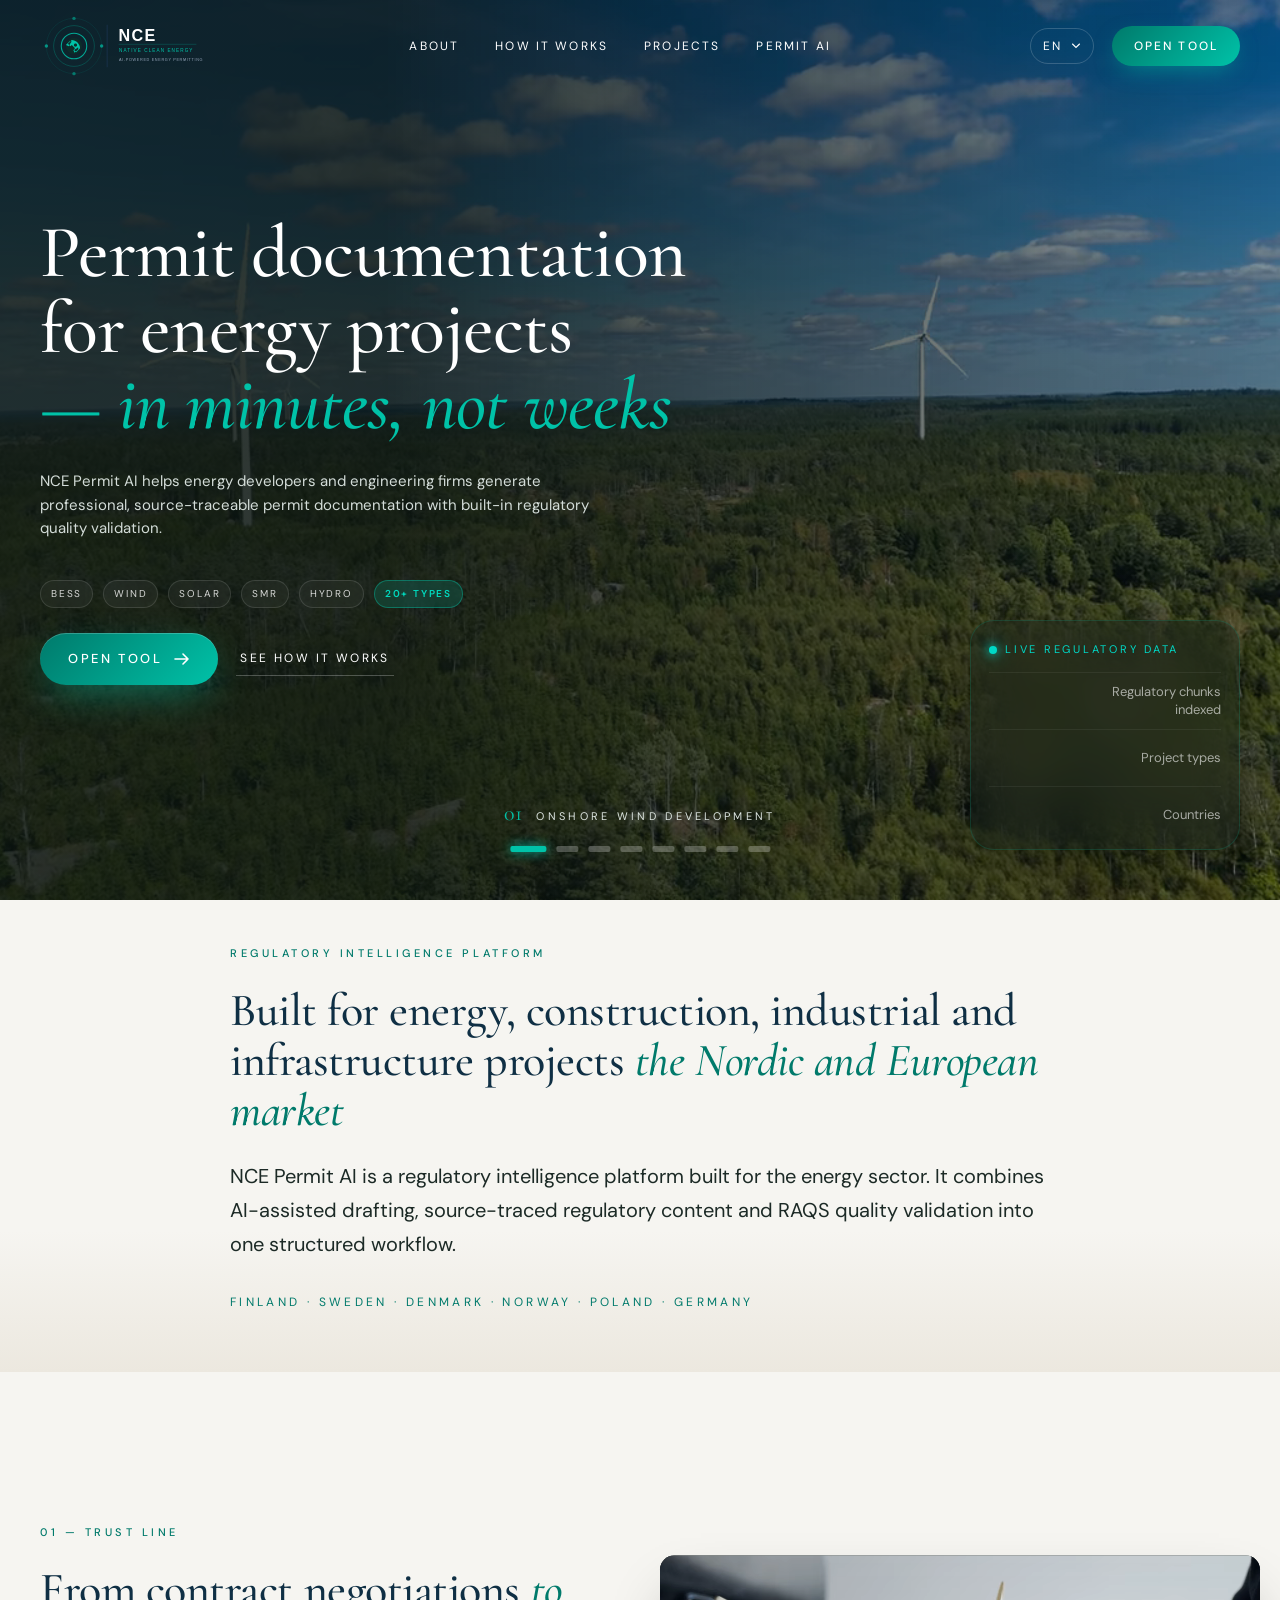
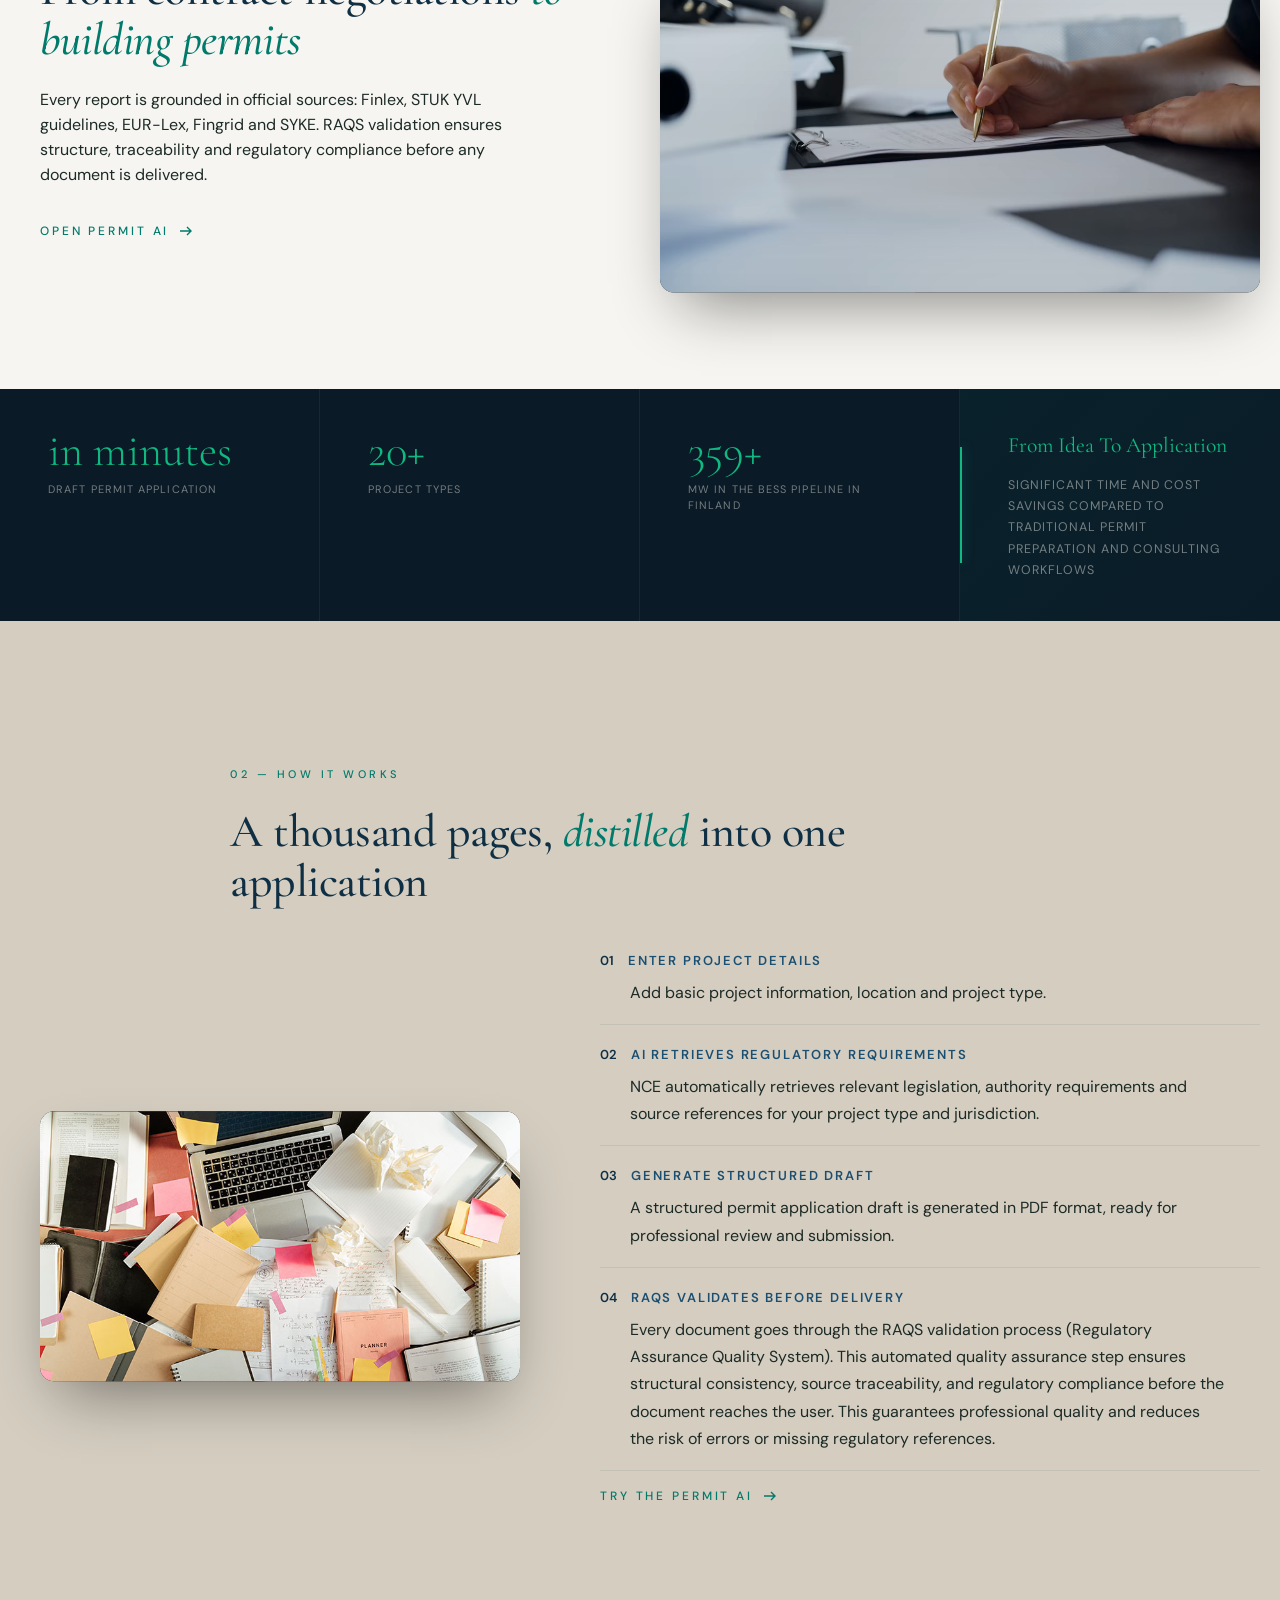
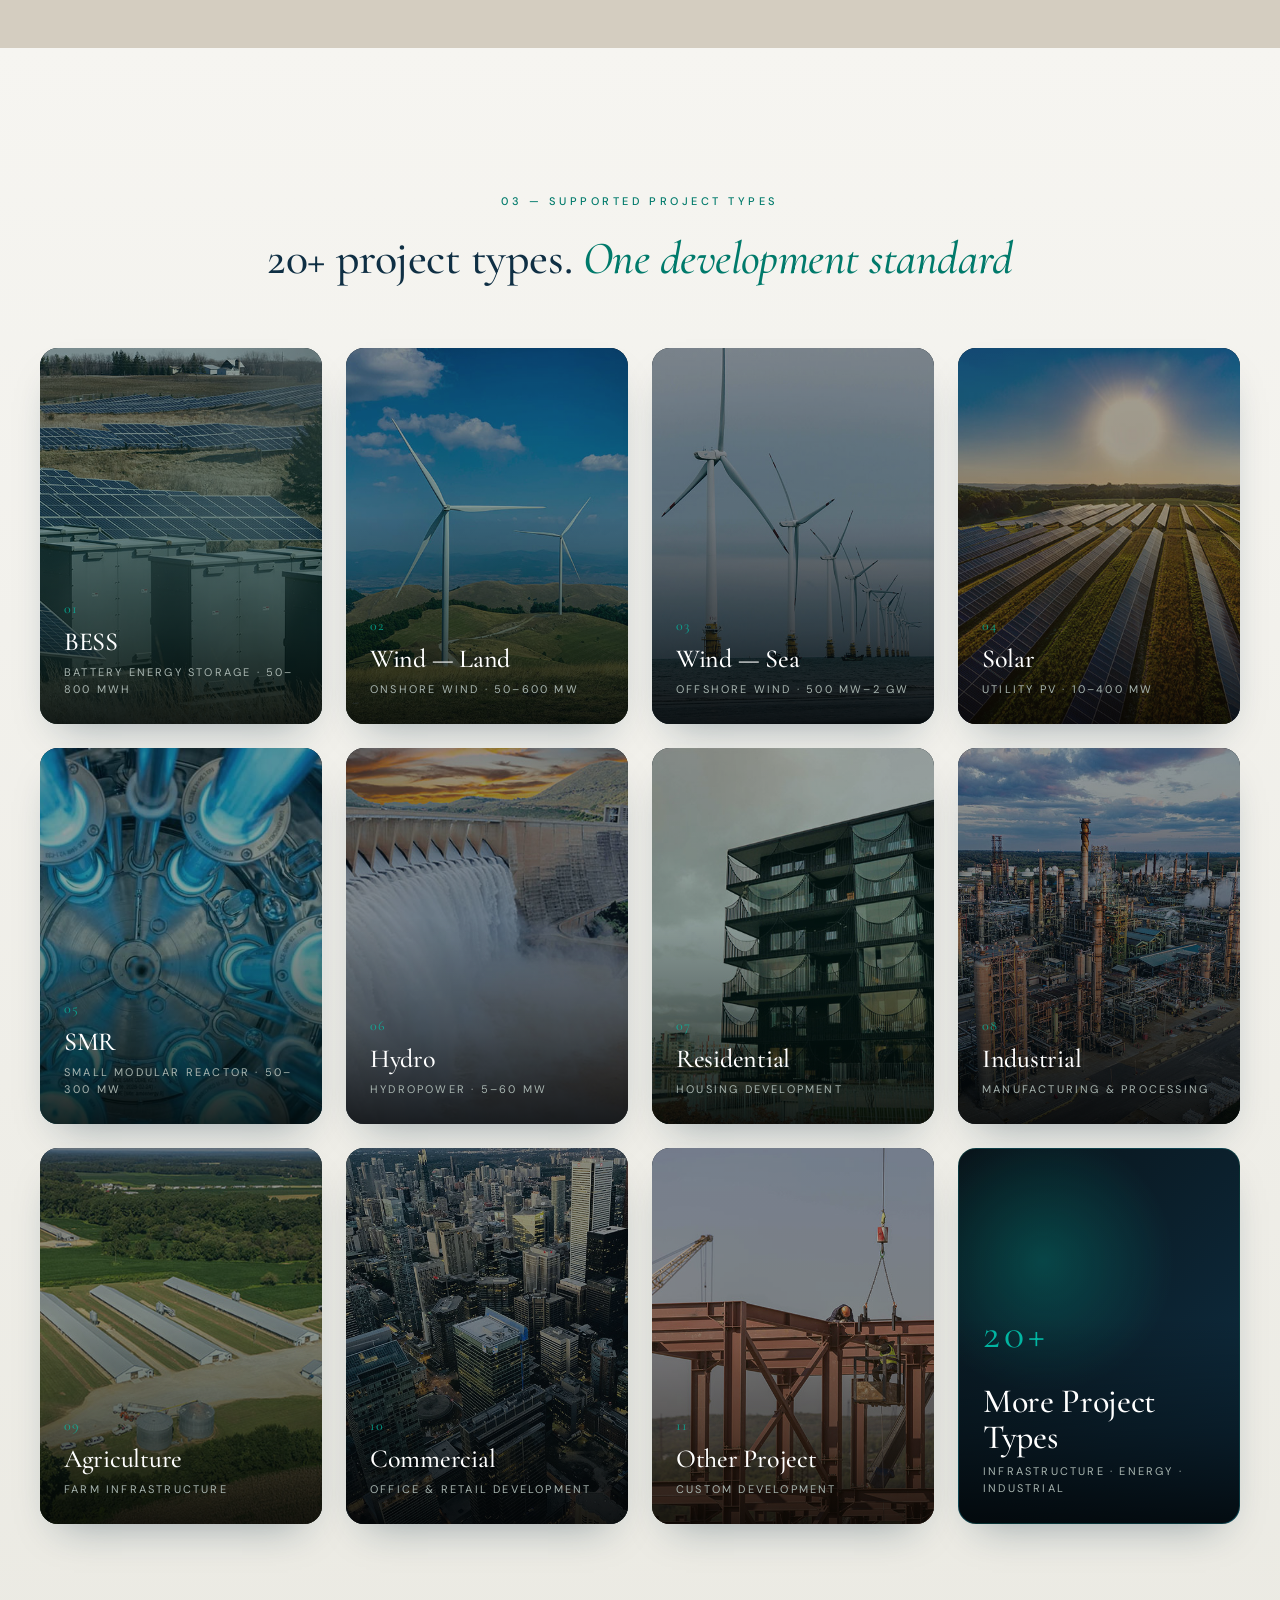
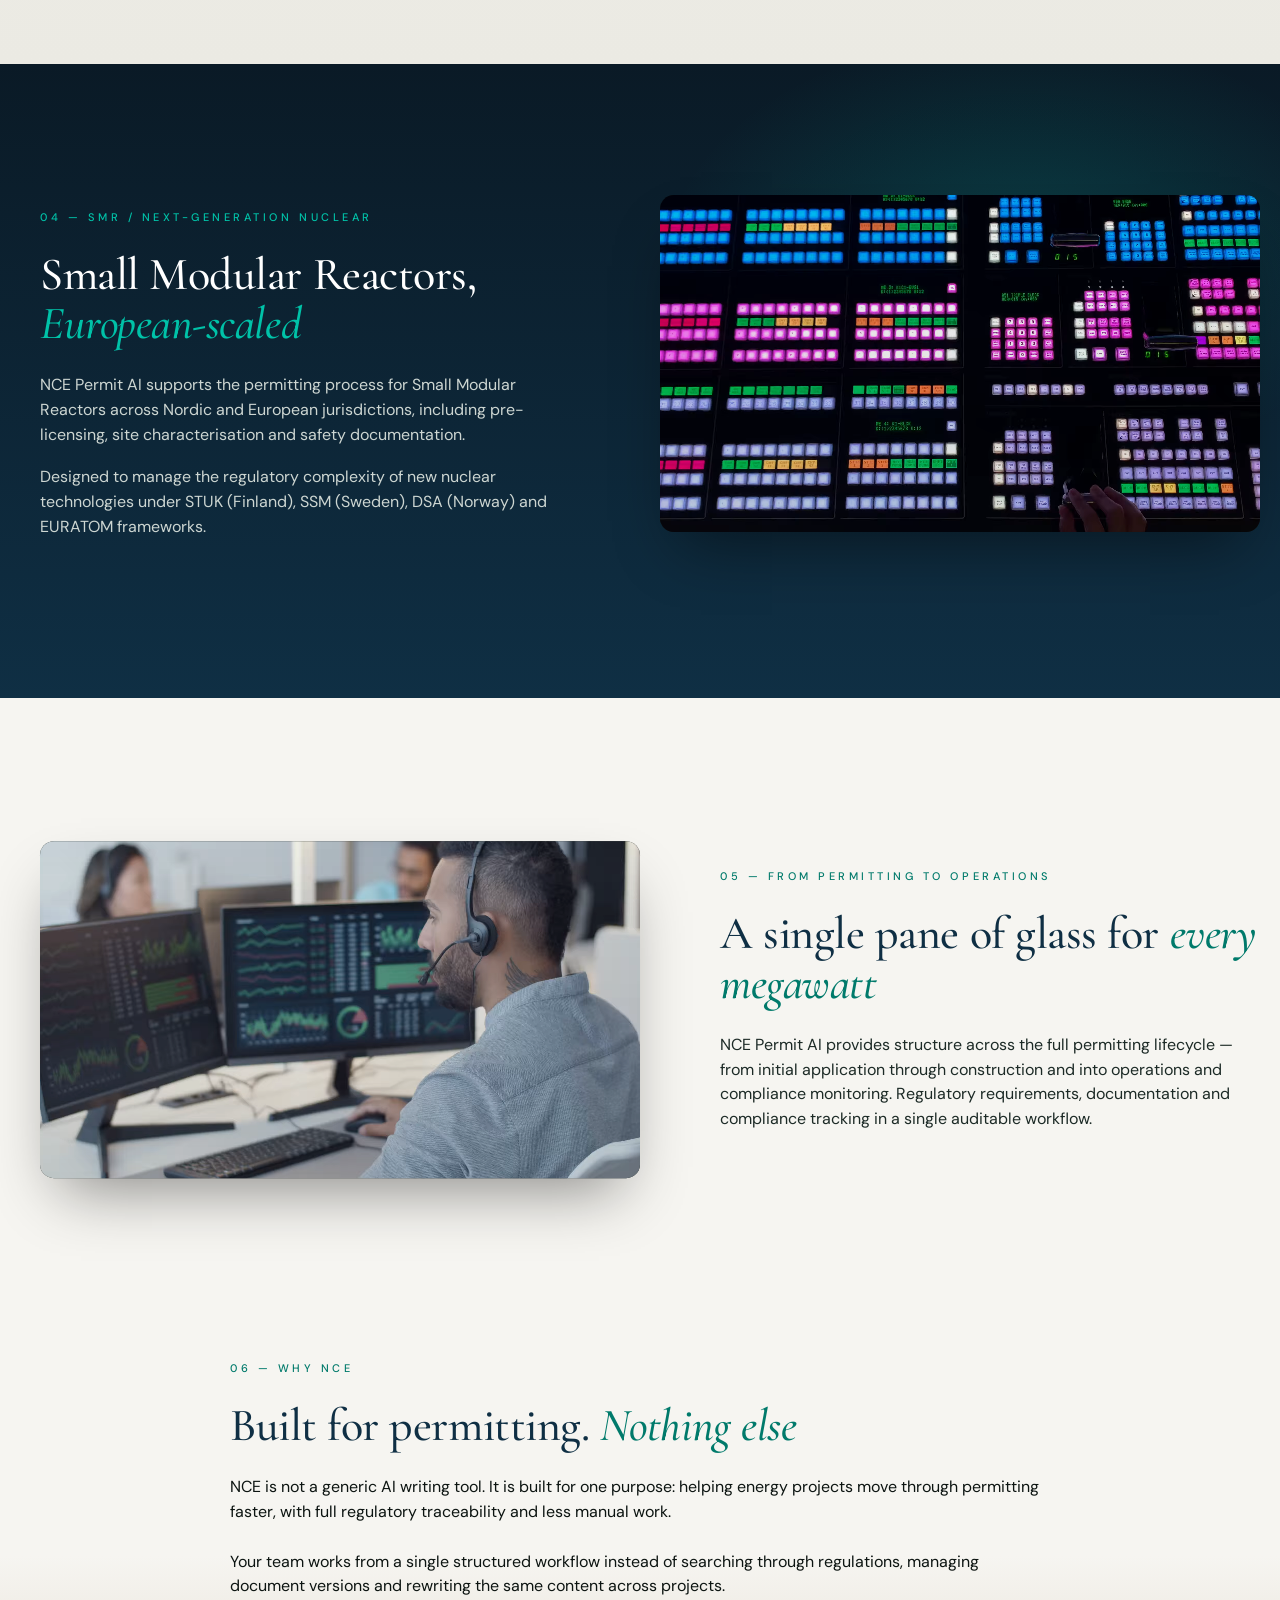
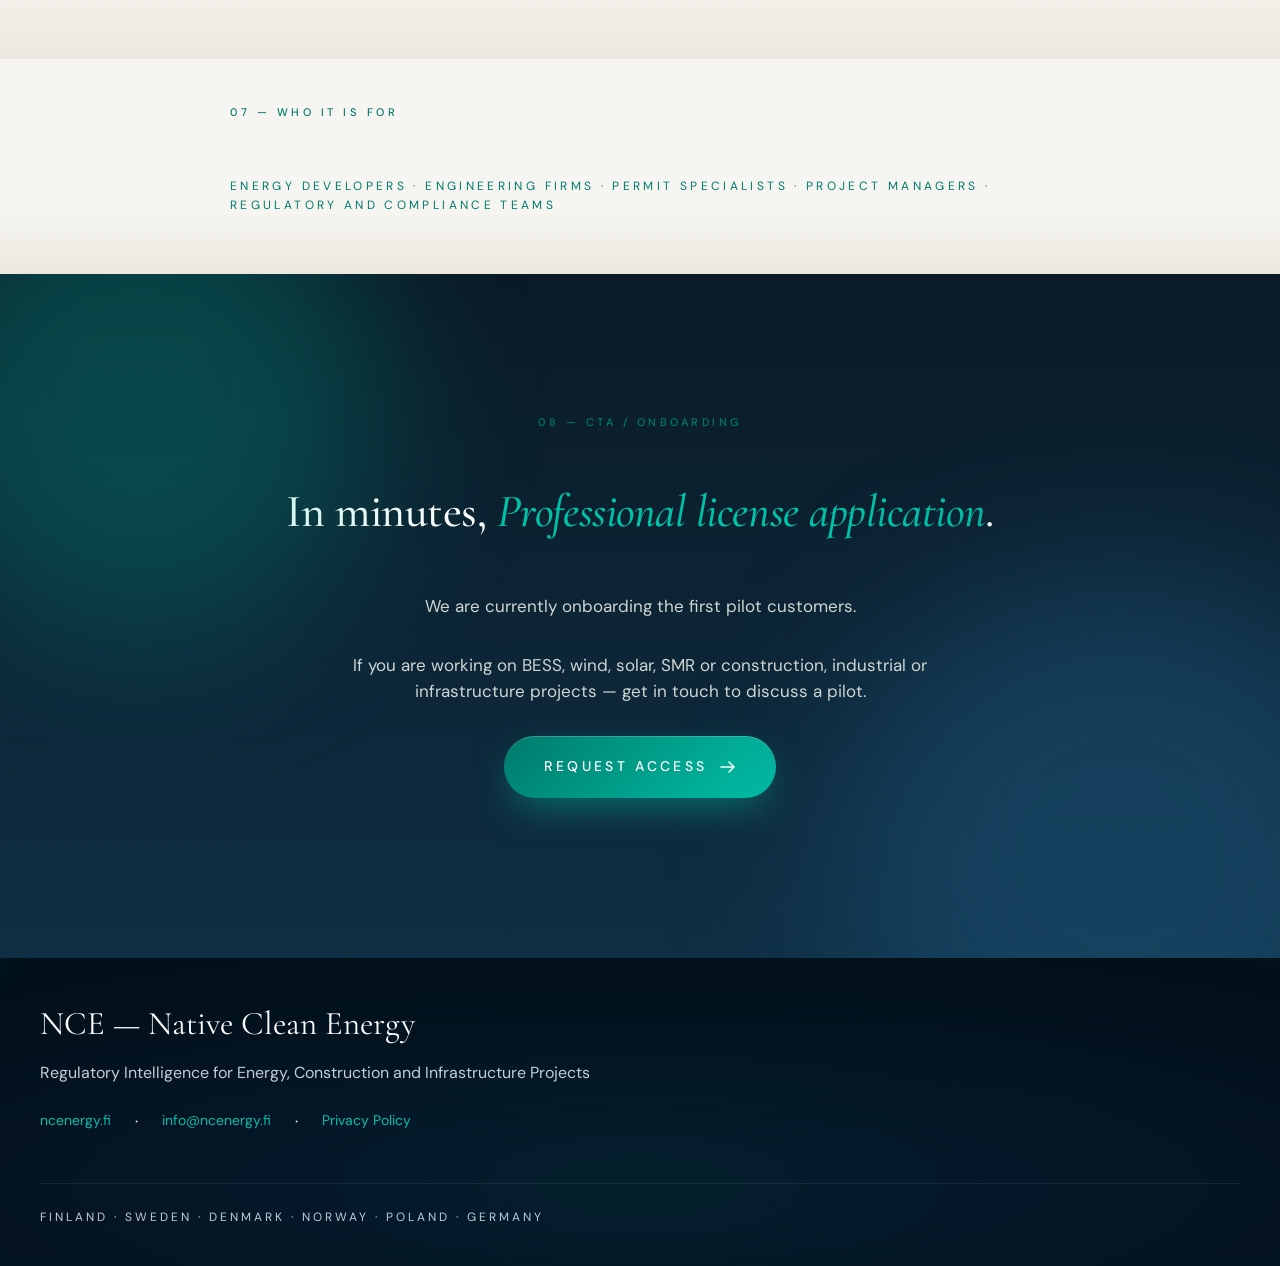
==== commit beb5141f: "feat: access request modal + Basic Auth middleware - index.html: 'Pyydä käyttöoikeutta' button opens" ====
--- a/index.html
+++ b/index.html
@@ -610,7 +610,7 @@
 
     <p class="tool-cta-sub light" data-i18n="s8.p2">If you are working on BESS, wind, solar, SMR or construction, industrial or infrastructure projects — get in touch to discuss a pilot.</p>
 
-    <a href="https://ai.ncenergy.fi" class="btn-hero big" data-jump1="tool">
+    <a href="#" class="btn-hero big" data-modal="access">
       <span data-i18n="cta.openToolRequest">Request access</span>
       <svg width="16" height="12" viewBox="0 0 16 12" aria-hidden="true"><path d="M1 6h13M9 1l5 5-5 5" fill="none" stroke="currentColor" stroke-width="1.6" stroke-linecap="round" stroke-linejoin="round"/></svg>
     </a>
@@ -640,6 +640,38 @@
 </footer>
 
 
+<!-- ACCESS REQUEST MODAL -->
+<div class="access-modal-overlay" id="accessModalOverlay" role="dialog" aria-modal="true" aria-labelledby="accessModalTitle">
+  <div class="access-modal">
+    <button class="access-modal-close" id="accessModalClose" aria-label="Close">&#x2715;</button>
+    <h3 class="access-modal-title" id="accessModalTitle" data-i18n="modal.title">Request Access</h3>
+    <p class="access-modal-sub" data-i18n="modal.sub">We are onboarding pilot customers. Fill in your details and we'll be in touch.</p>
+    <form id="accessForm" class="access-form" novalidate>
+      <div class="access-field">
+        <label for="af-company" data-i18n="modal.company">Company</label>
+        <input type="text" id="af-company" required autocomplete="organization">
+      </div>
+      <div class="access-field">
+        <label for="af-contact" data-i18n="modal.contact">Contact person</label>
+        <input type="text" id="af-contact" required autocomplete="name">
+      </div>
+      <div class="access-field">
+        <label for="af-email" data-i18n="modal.email">Email</label>
+        <input type="email" id="af-email" required autocomplete="email">
+      </div>
+      <div class="access-field">
+        <label for="af-phone"><span data-i18n="modal.phone">Phone</span> <span data-i18n="modal.optional">(optional)</span></label>
+        <input type="tel" id="af-phone" autocomplete="tel">
+      </div>
+      <div class="access-field">
+        <label for="af-desc" data-i18n="modal.desc">Description of operations</label>
+        <textarea id="af-desc" required rows="4"></textarea>
+      </div>
+      <button type="submit" class="access-submit" data-i18n="modal.submit">Submit</button>
+    </form>
+  </div>
+</div>
+
 </main>
 
 <script src="assets/js/script.js" defer></script>
--- a/assets/css/styles.css
+++ b/assets/css/styles.css
@@ -2163,10 +2163,6 @@
   padding-left: 20px;
   padding-right: 20px; 
 }
-.hero-stats {
-  display: block;
-}
-
 .hero-sub {
   margin-bottom: 20px;
   font-size: clamp(12px,1.1vw,18px);
@@ -2184,6 +2180,113 @@
 }
 
 
+}
+
+@media (max-width:768px){
+  .hero-stats { display: none; }
+}
+
+/* ── Access Request Modal ─────────────────────────────────── */
+.access-modal-overlay{
+  position:fixed;
+  inset:0;
+  background:rgba(0,0,0,.72);
+  backdrop-filter:blur(6px);
+  -webkit-backdrop-filter:blur(6px);
+  display:flex;
+  align-items:center;
+  justify-content:center;
+  z-index:1000;
+  opacity:0;
+  pointer-events:none;
+  transition:opacity .25s ease;
+}
+.access-modal-overlay.open{
+  opacity:1;
+  pointer-events:all;
+}
+.access-modal{
+  position:relative;
+  background:rgba(4,16,22,.94);
+  border:1px solid rgba(0,255,220,.15);
+  border-radius:20px;
+  box-shadow:0 30px 100px rgba(0,0,0,.55);
+  padding:40px 36px 36px;
+  width:100%;
+  max-width:480px;
+  max-height:90vh;
+  overflow-y:auto;
+  margin:16px;
+}
+.access-modal-close{
+  position:absolute;
+  top:16px;
+  right:16px;
+  background:none;
+  border:none;
+  color:rgba(255,255,255,.45);
+  font-size:18px;
+  cursor:pointer;
+  line-height:1;
+  padding:4px 8px;
+}
+.access-modal-close:hover{color:#fff}
+.access-modal-title{
+  font-family:'Cormorant Garamond',serif;
+  font-size:26px;
+  font-weight:500;
+  color:#fff;
+  margin:0 0 8px;
+}
+.access-modal-sub{
+  font-size:14px;
+  color:rgba(255,255,255,.5);
+  margin:0 0 28px;
+  line-height:1.5;
+}
+.access-field{margin-bottom:18px}
+.access-field label{
+  display:block;
+  font-size:11px;
+  letter-spacing:.1em;
+  text-transform:uppercase;
+  color:rgba(255,255,255,.45);
+  margin-bottom:6px;
+}
+.access-field input,
+.access-field textarea{
+  width:100%;
+  background:rgba(255,255,255,.05);
+  border:1px solid rgba(255,255,255,.12);
+  border-radius:8px;
+  padding:10px 14px;
+  color:#fff;
+  font-size:15px;
+  font-family:inherit;
+  outline:none;
+  box-sizing:border-box;
+  transition:border-color .2s;
+  resize:vertical;
+}
+.access-field input:focus,
+.access-field textarea:focus{border-color:rgba(0,217,199,.6)}
+.access-submit{
+  width:100%;
+  padding:13px;
+  background:#00d9c7;
+  color:#041016;
+  font-size:15px;
+  font-weight:600;
+  border:none;
+  border-radius:10px;
+  cursor:pointer;
+  margin-top:4px;
+  transition:opacity .2s;
+  font-family:inherit;
+}
+.access-submit:hover{opacity:.85}
+@media(max-width:520px){
+  .access-modal{padding:32px 20px 24px;border-radius:14px}
 }
 
 
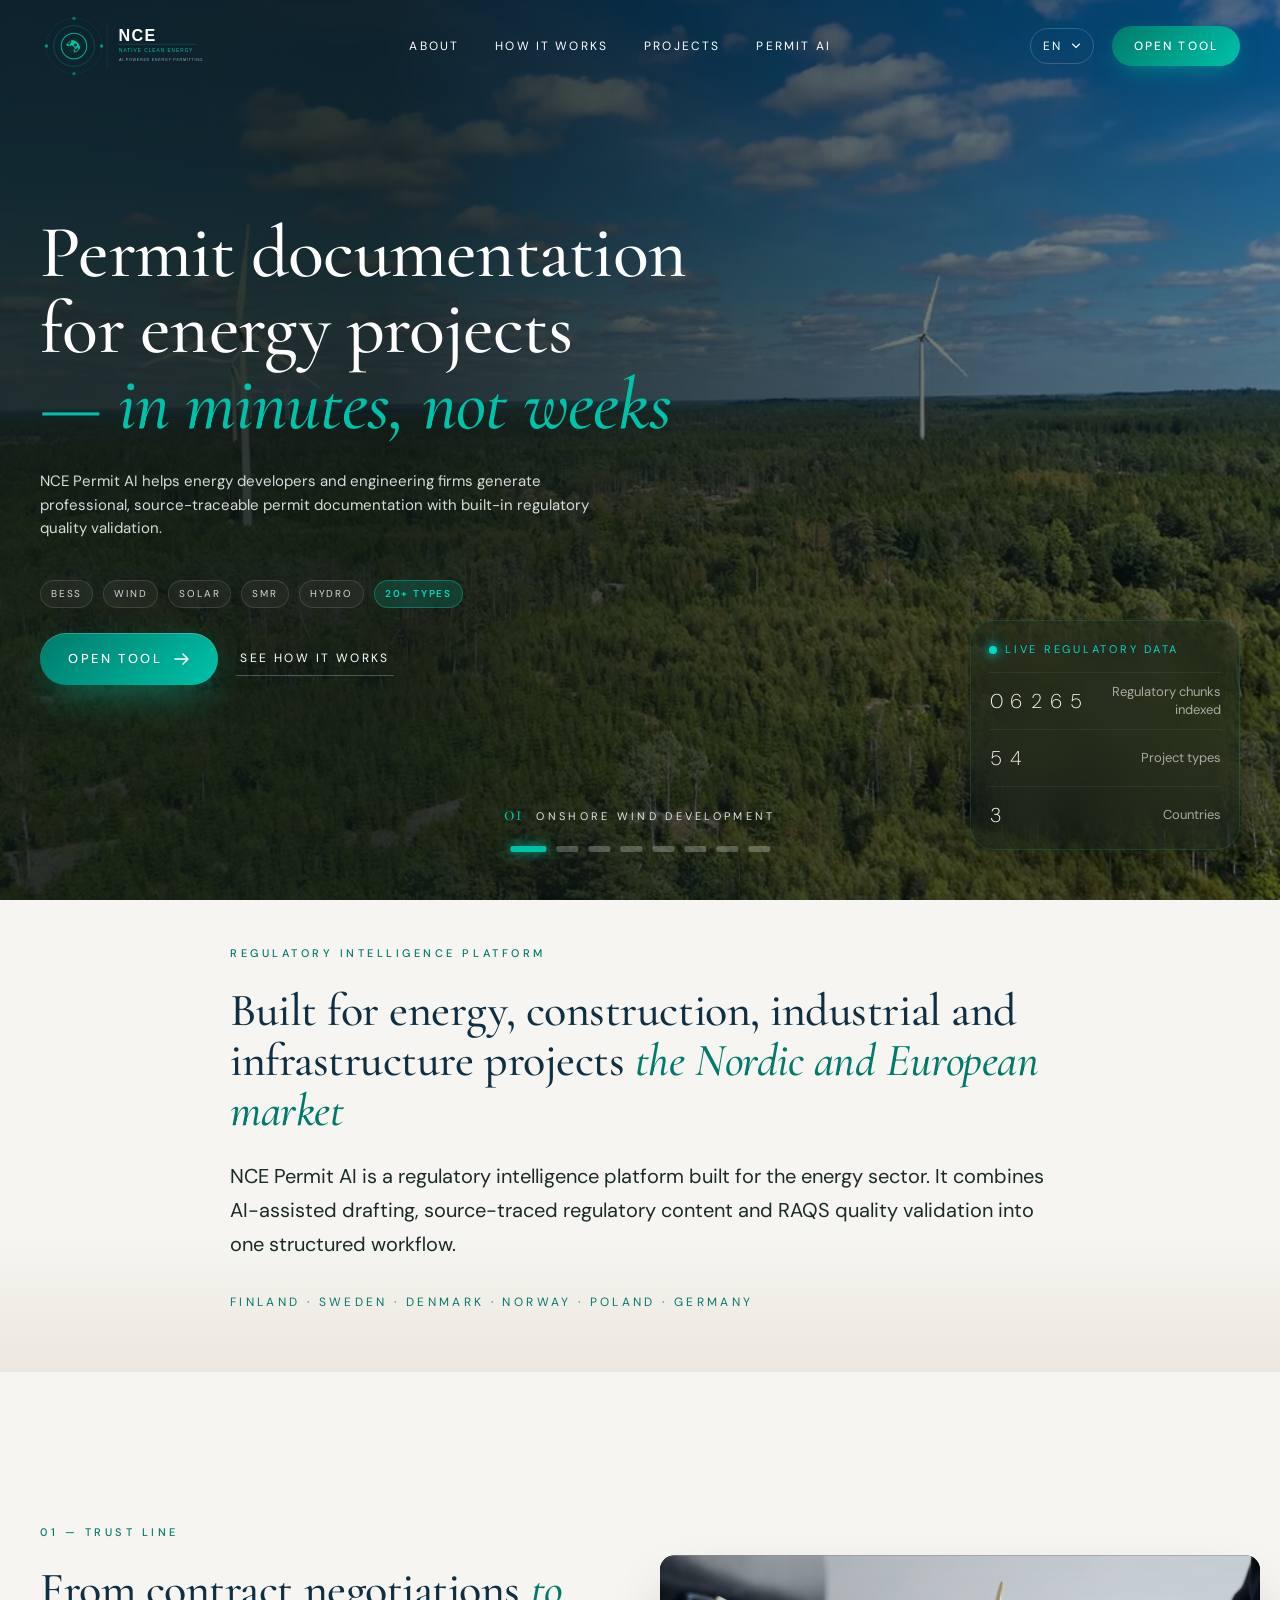
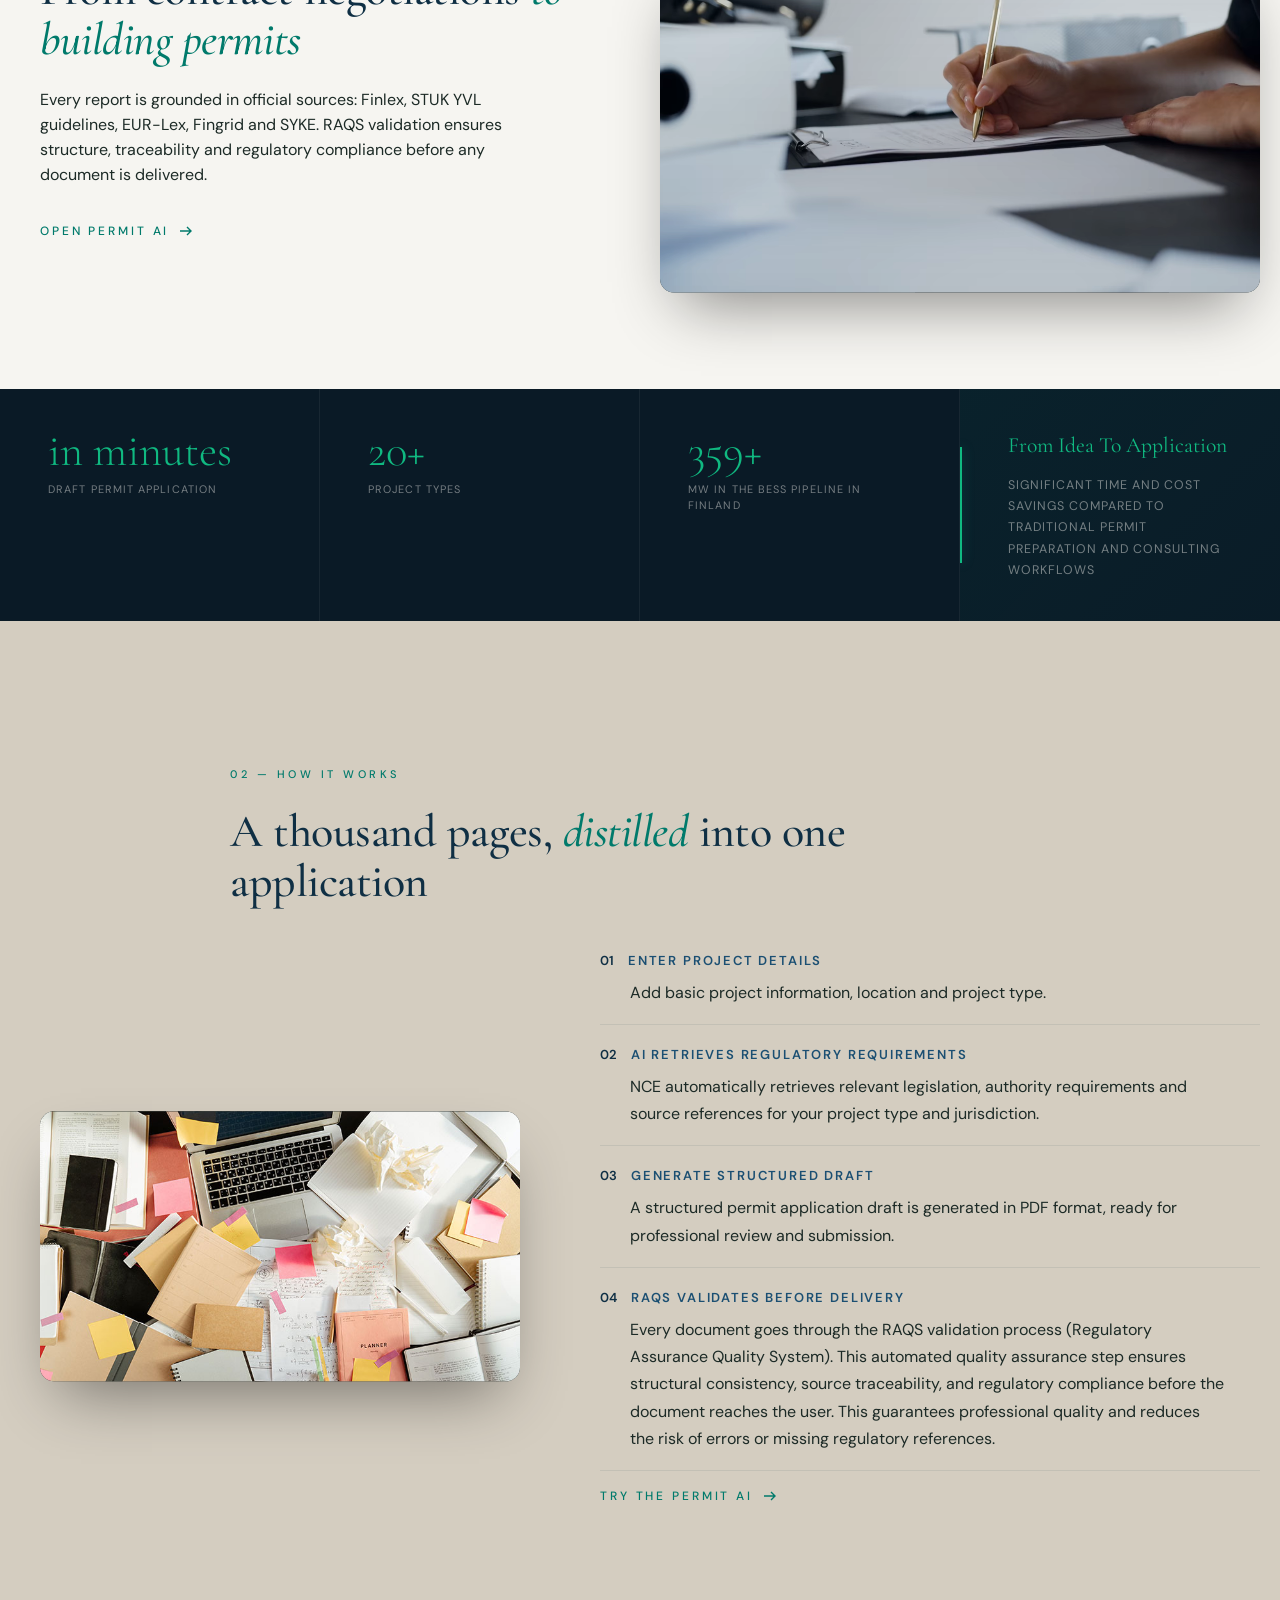
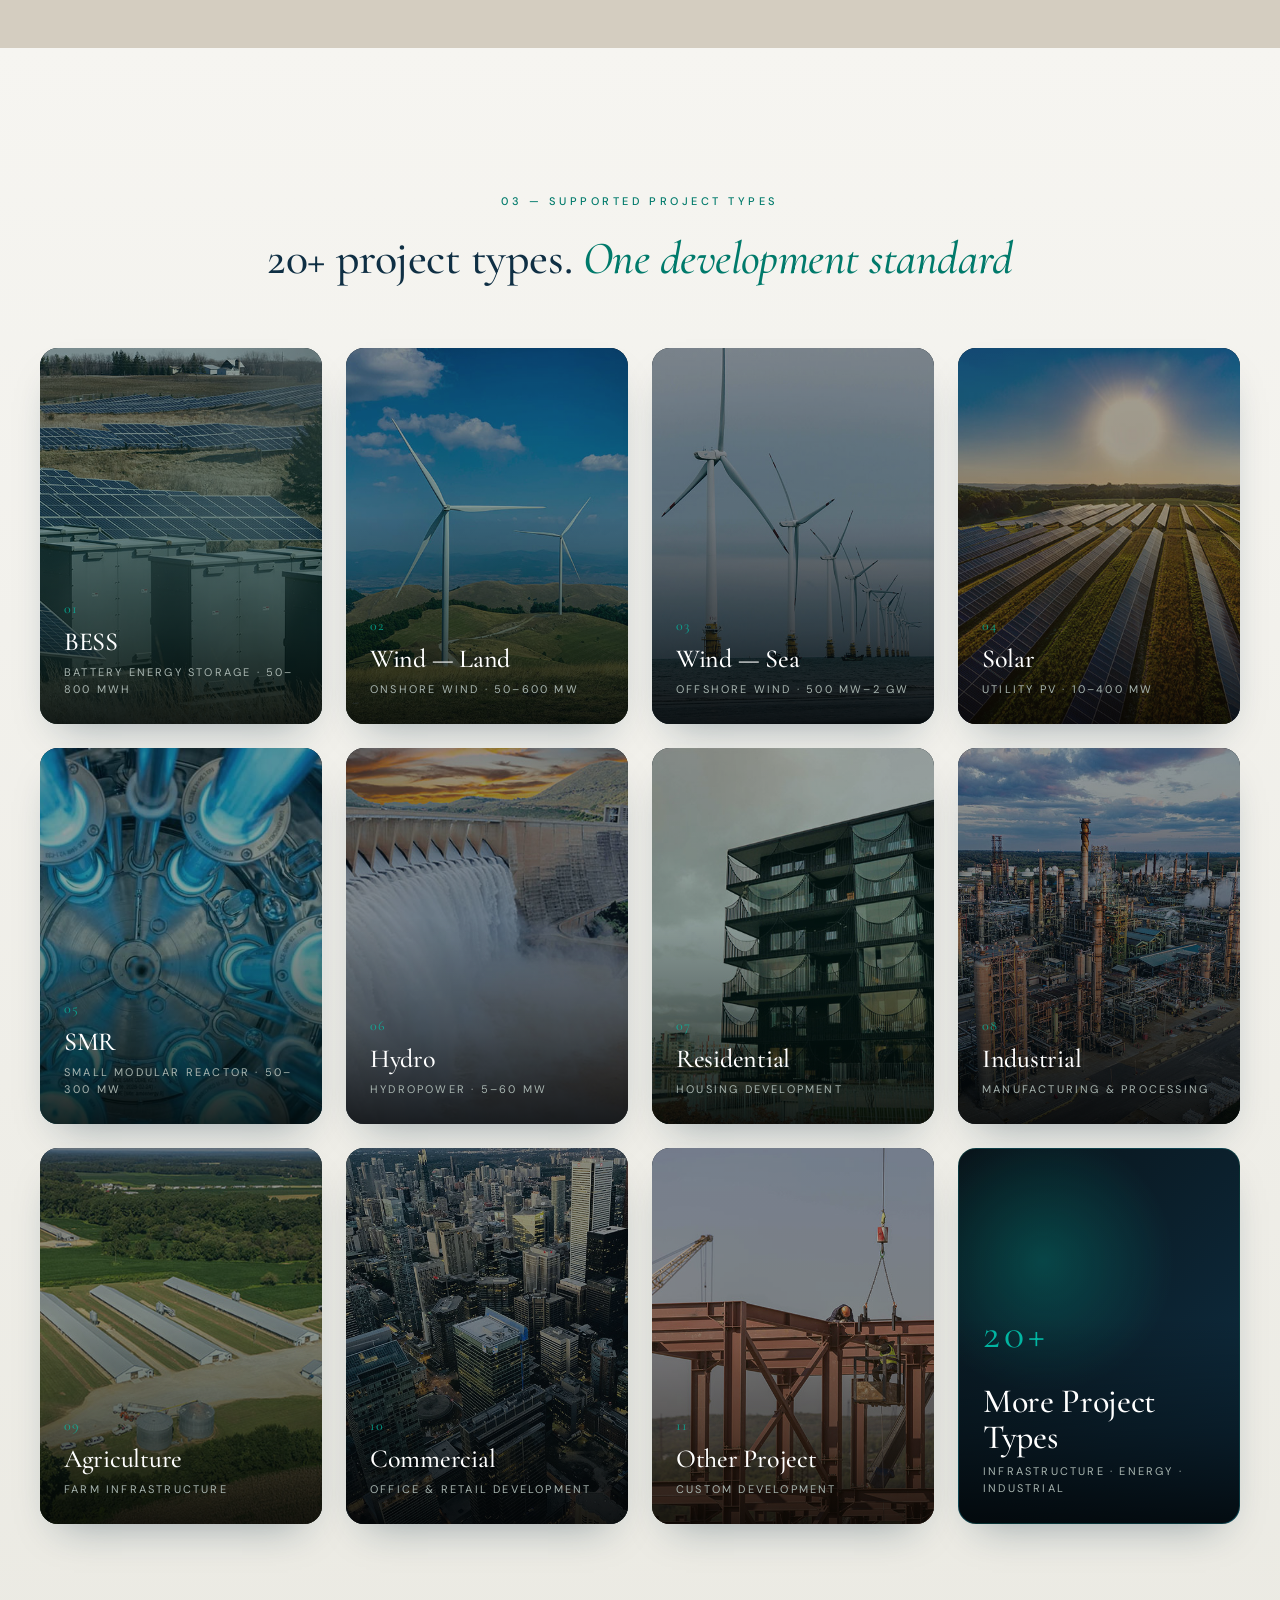
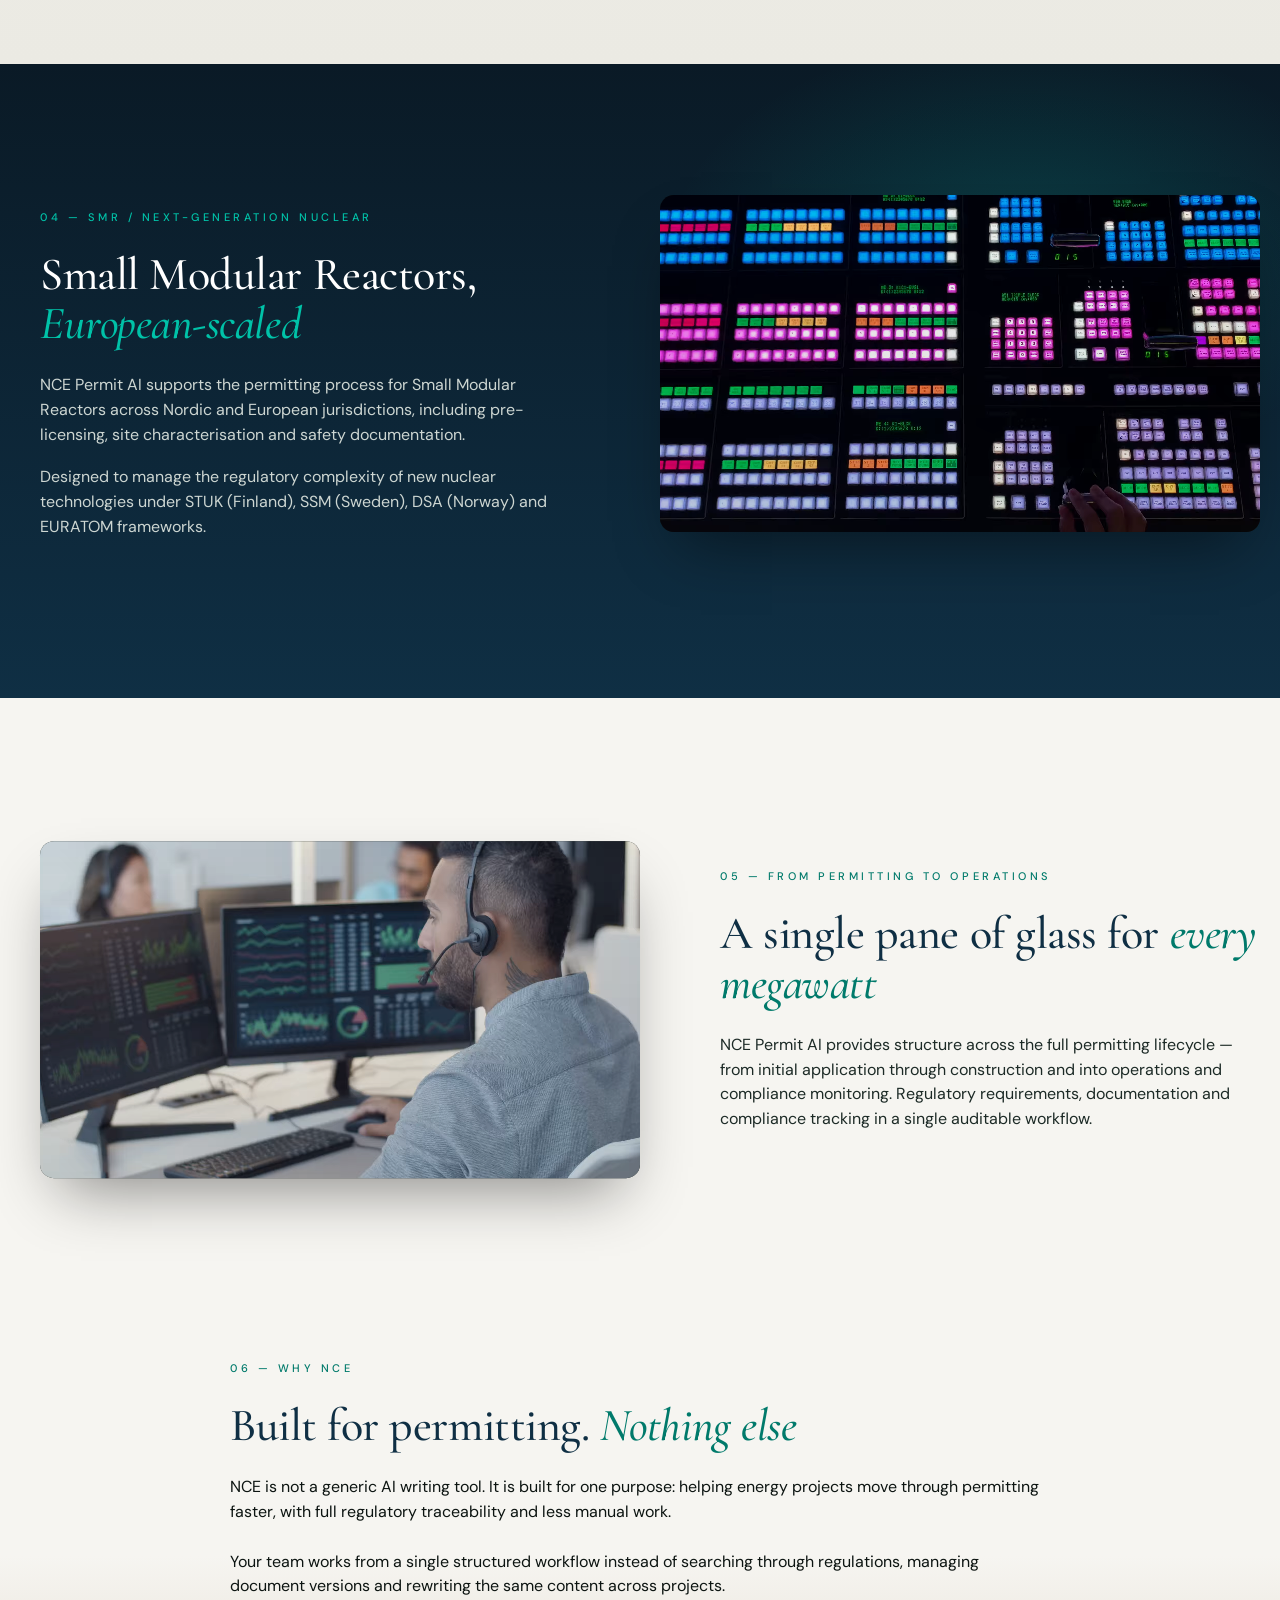
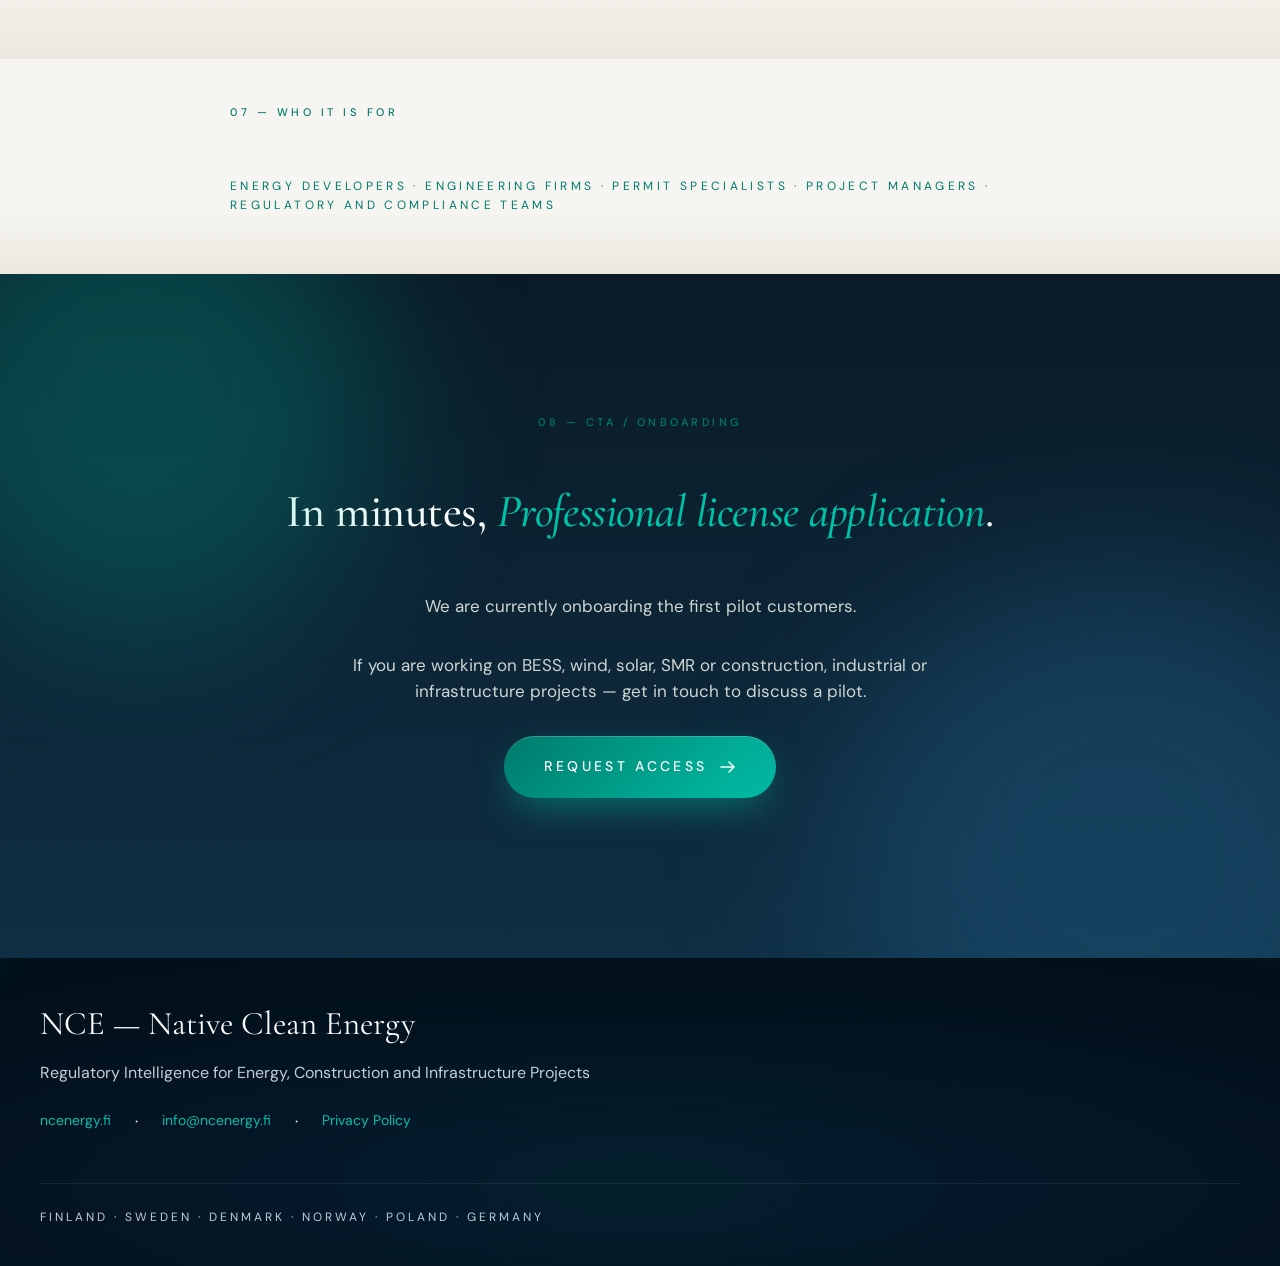
==== commit 7c8627ac: "fix: Open Tool buttons use onclick; add credentials note to access modal - index.html line 59 (heade" ====
--- a/index.html
+++ b/index.html
@@ -56,7 +56,7 @@
             <li role="option" data-lang="fi">FI — Suomi</li>
           </ul>
         </div>
-        <a href="https://ai.ncenergy.fi" class="btn-pill" data-i18n="cta.openTool">Open Tool</a>
+        <a href="#" class="btn-pill" data-i18n="cta.openTool" onclick="window.location.href='https://ai.ncenergy.fi';return false;">Open Tool</a>
       </div>
     </div>
   </header>
@@ -147,7 +147,7 @@
       </div> 
 
       <div class="hero-ctas">
-        <a href="https://ai.ncenergy.fi" class="btn-hero">
+        <a href="#" class="btn-hero" onclick="window.location.href='https://ai.ncenergy.fi';return false;">
           <span data-i18n="cta.openTool">Open Tool</span>
           <svg width="16" height="12" viewBox="0 0 16 12" aria-hidden="true"><path d="M1 6h13M9 1l5 5-5 5" fill="none" stroke="currentColor" stroke-width="1.6" stroke-linecap="round" stroke-linejoin="round"/></svg>
         </a>
@@ -668,6 +668,7 @@
         <textarea id="af-desc" required rows="4"></textarea>
       </div>
       <button type="submit" class="access-submit" data-i18n="modal.submit">Submit</button>
+      <p style="margin:12px 0 0;font-size:12px;color:rgba(255,255,255,.38);text-align:center;line-height:1.5" data-i18n="modal.credNote">We will send your access credentials to the email address provided.</p>
     </form>
   </div>
 </div>
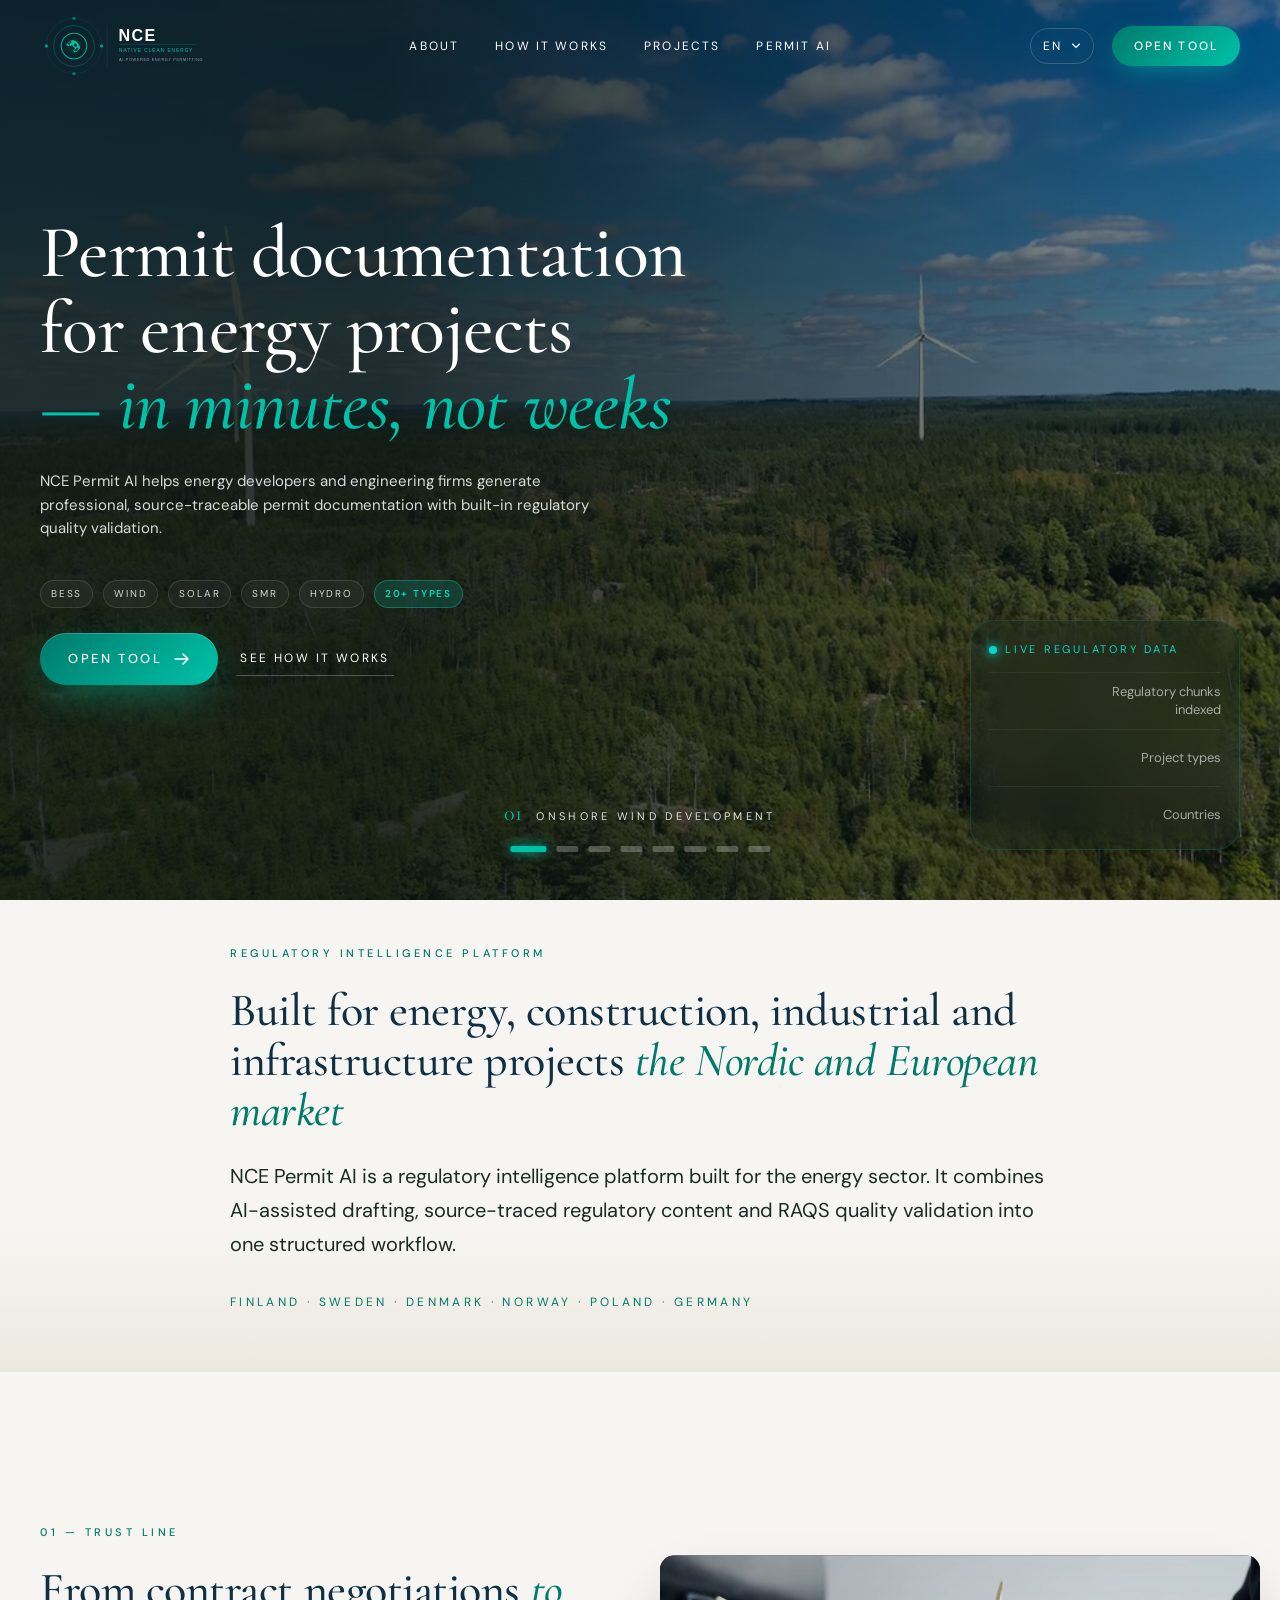
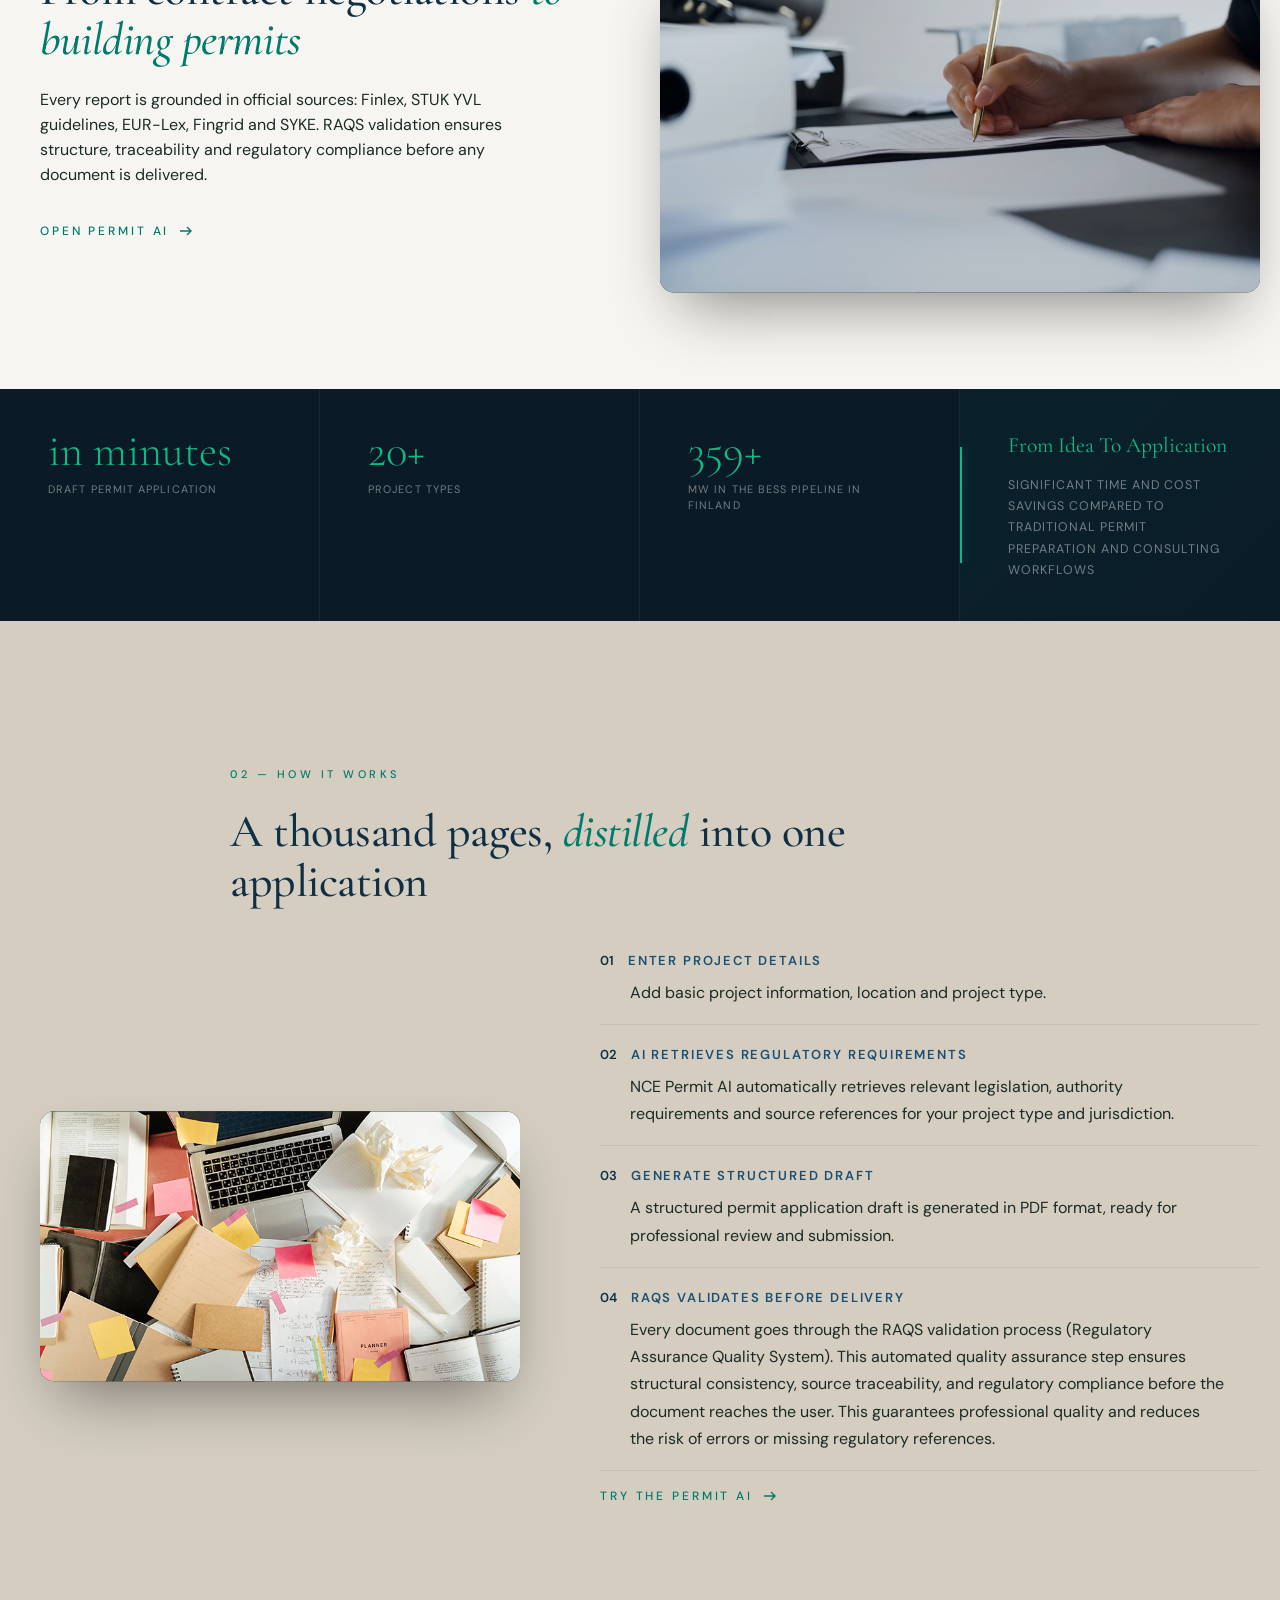
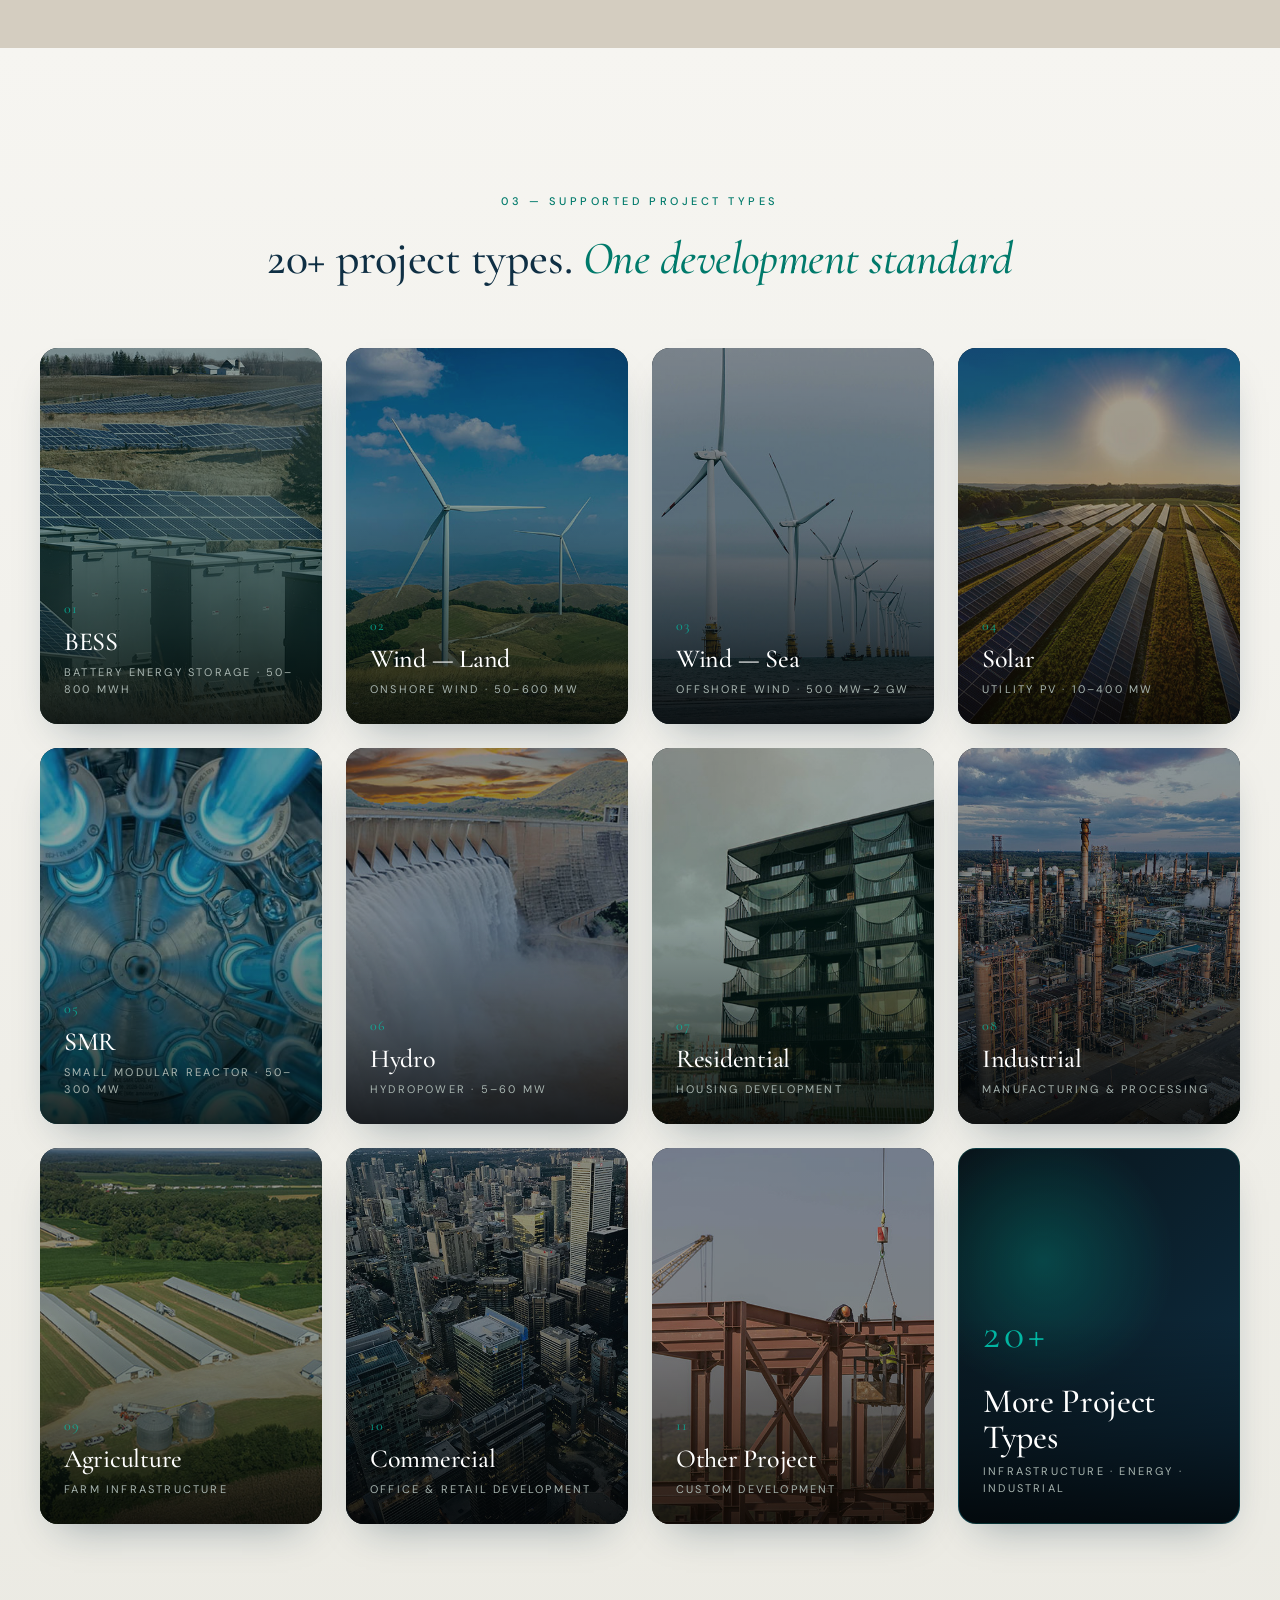
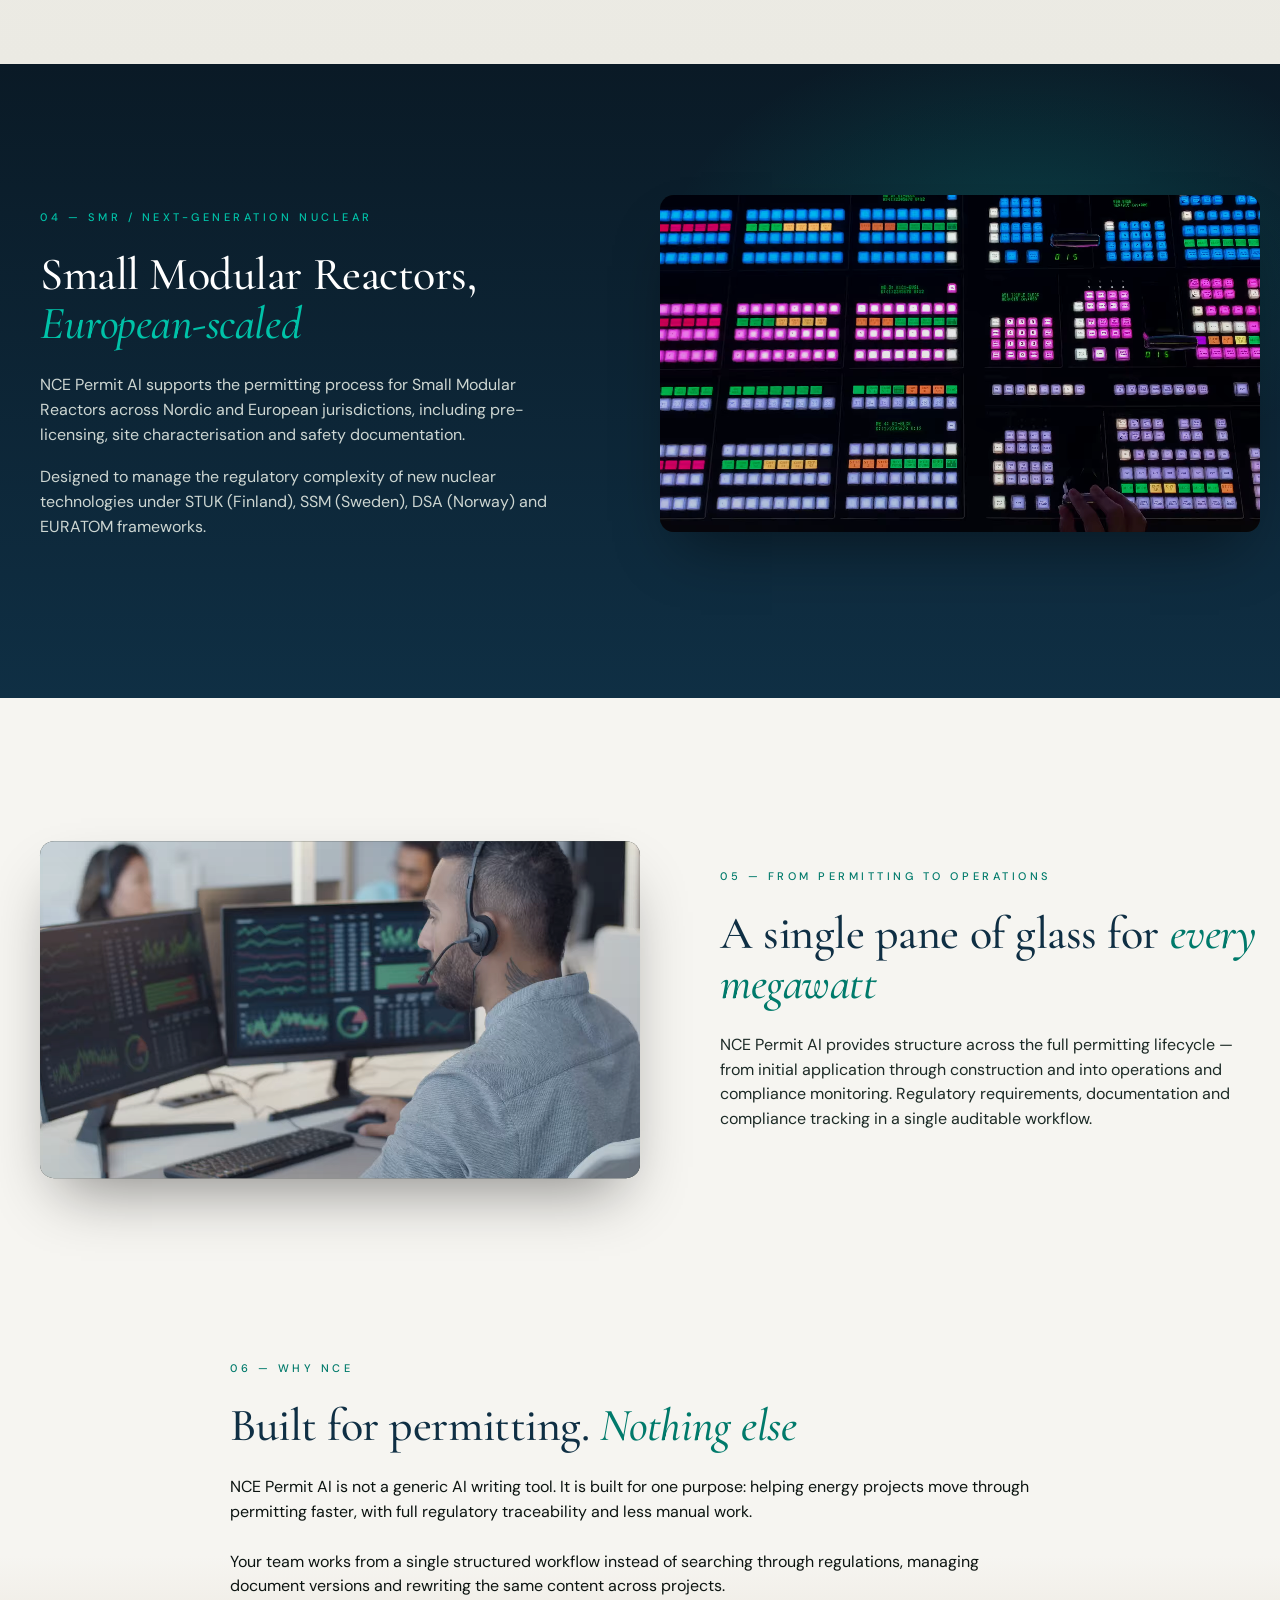
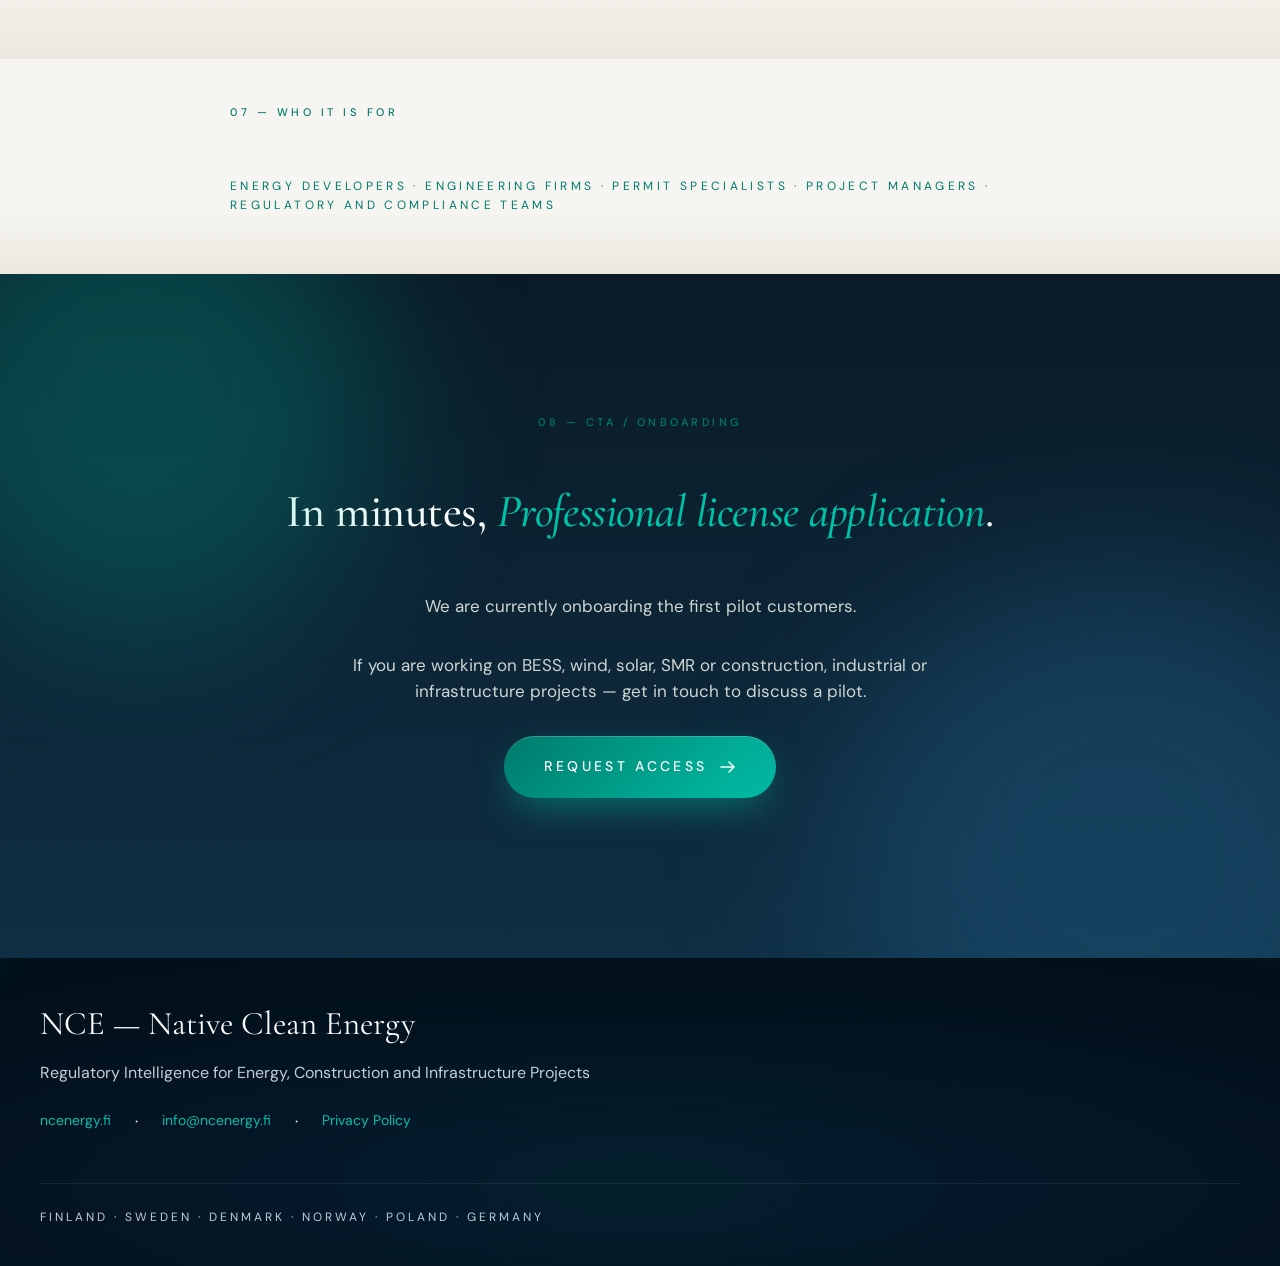
==== commit fac7f7a2: "fix: replace standalone 'NCE' with 'NCE Permit AI' in landing page copy Affected body/copy text (not" ====
--- a/index.html
+++ b/index.html
@@ -311,7 +311,7 @@
         </div>
   
       <p data-i18n="s2.step2Text">
-          NCE automatically retrieves relevant legislation, authority requirements and  source references for your project type and jurisdiction.</p>
+          NCE Permit AI automatically retrieves relevant legislation, authority requirements and source references for your project type and jurisdiction.</p>
       </div>
 
       <div class="how-step">
@@ -557,7 +557,7 @@
             </h2>
 
             <p data-i18n="s6.p1">
-                NCE is not a generic AI writing tool. It is built for one purpose:
+                NCE Permit AI is not a generic AI writing tool. It is built for one purpose:
                 helping energy projects move through permitting faster, with full
                 regulatory traceability and less manual work.
             </p>
